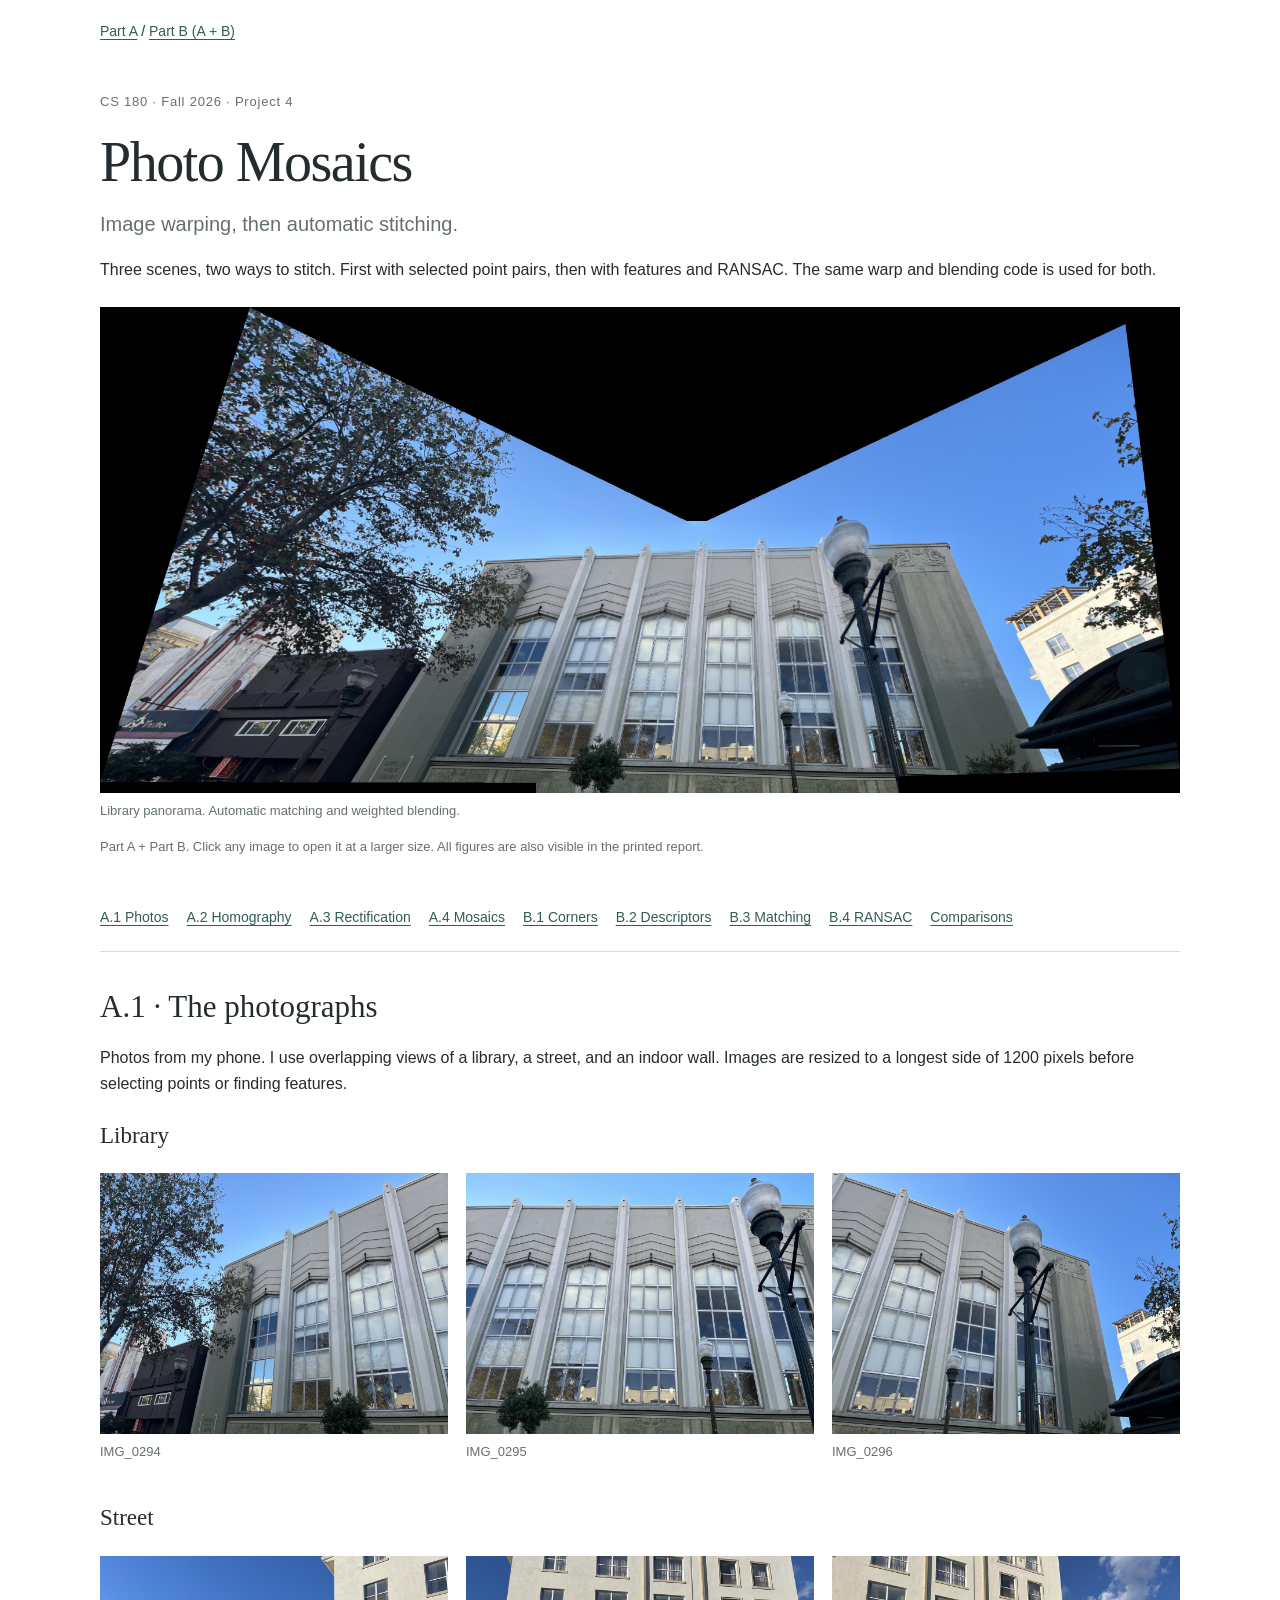
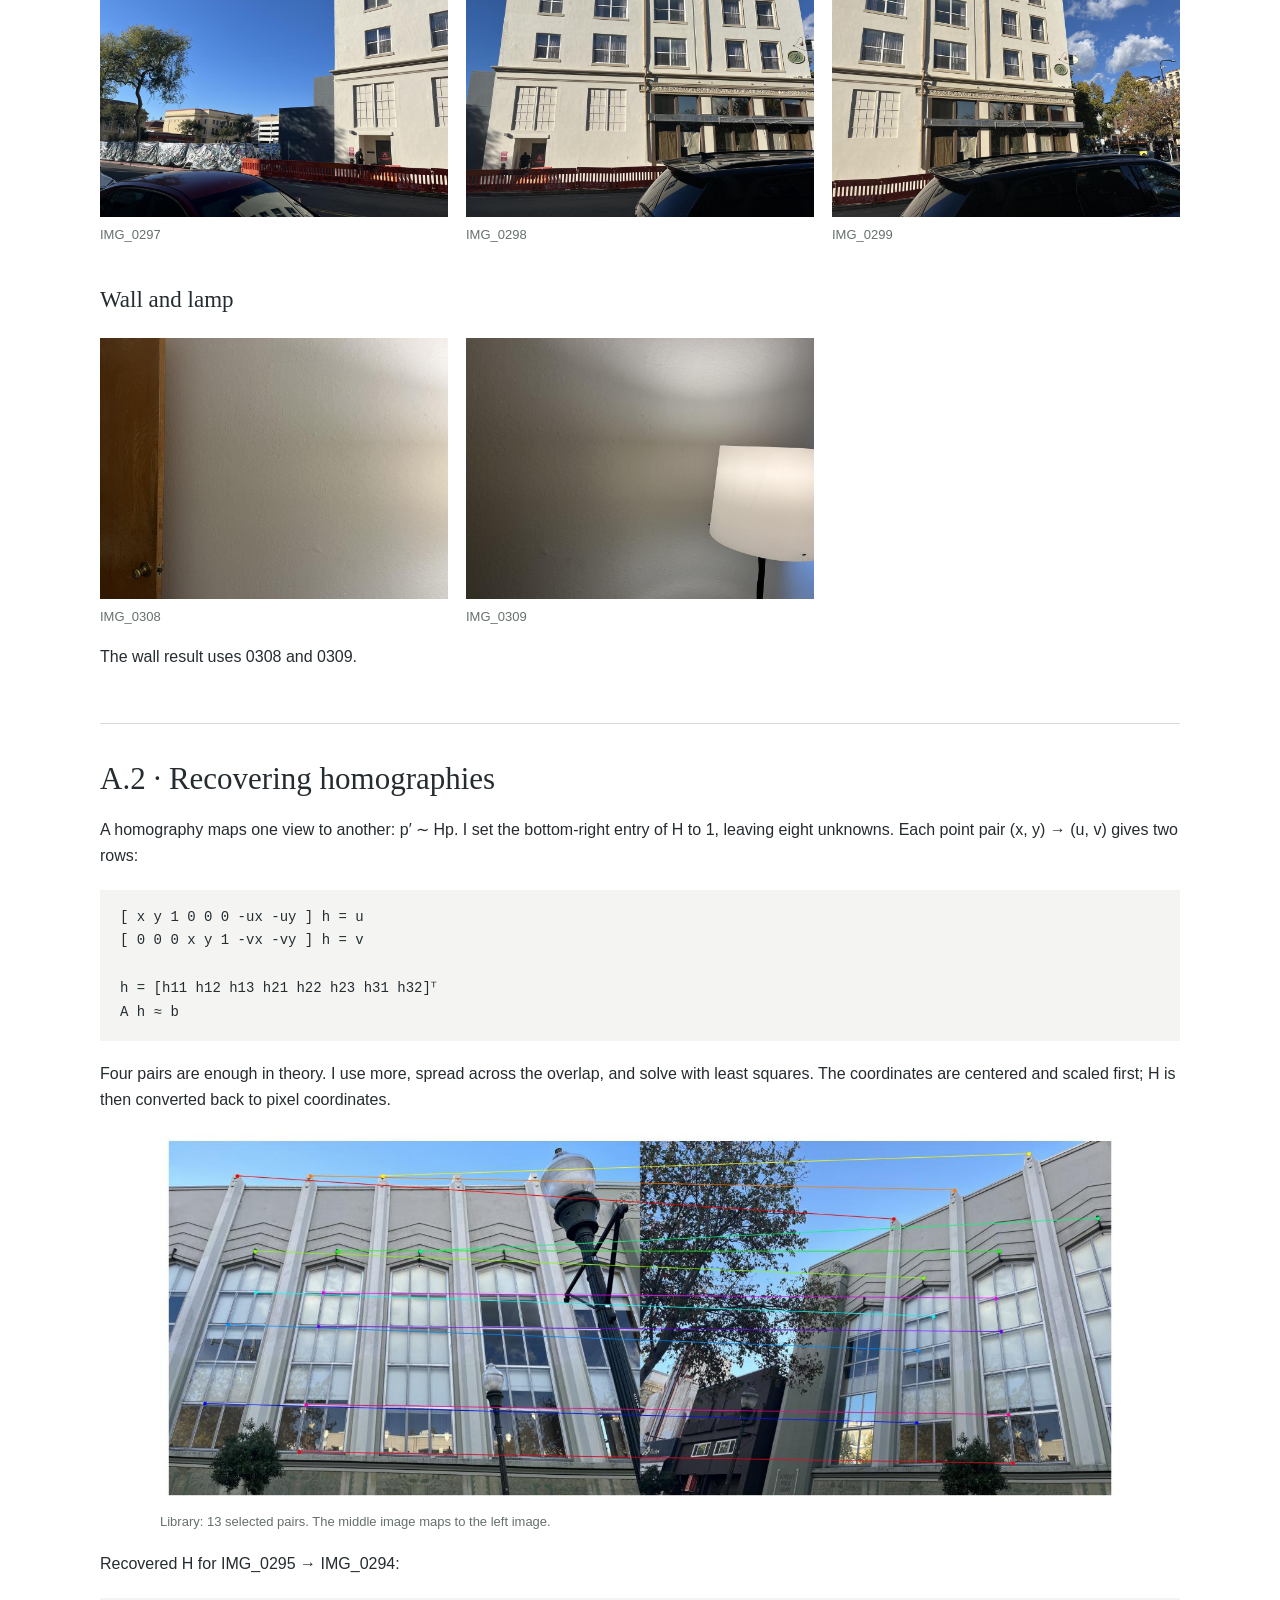
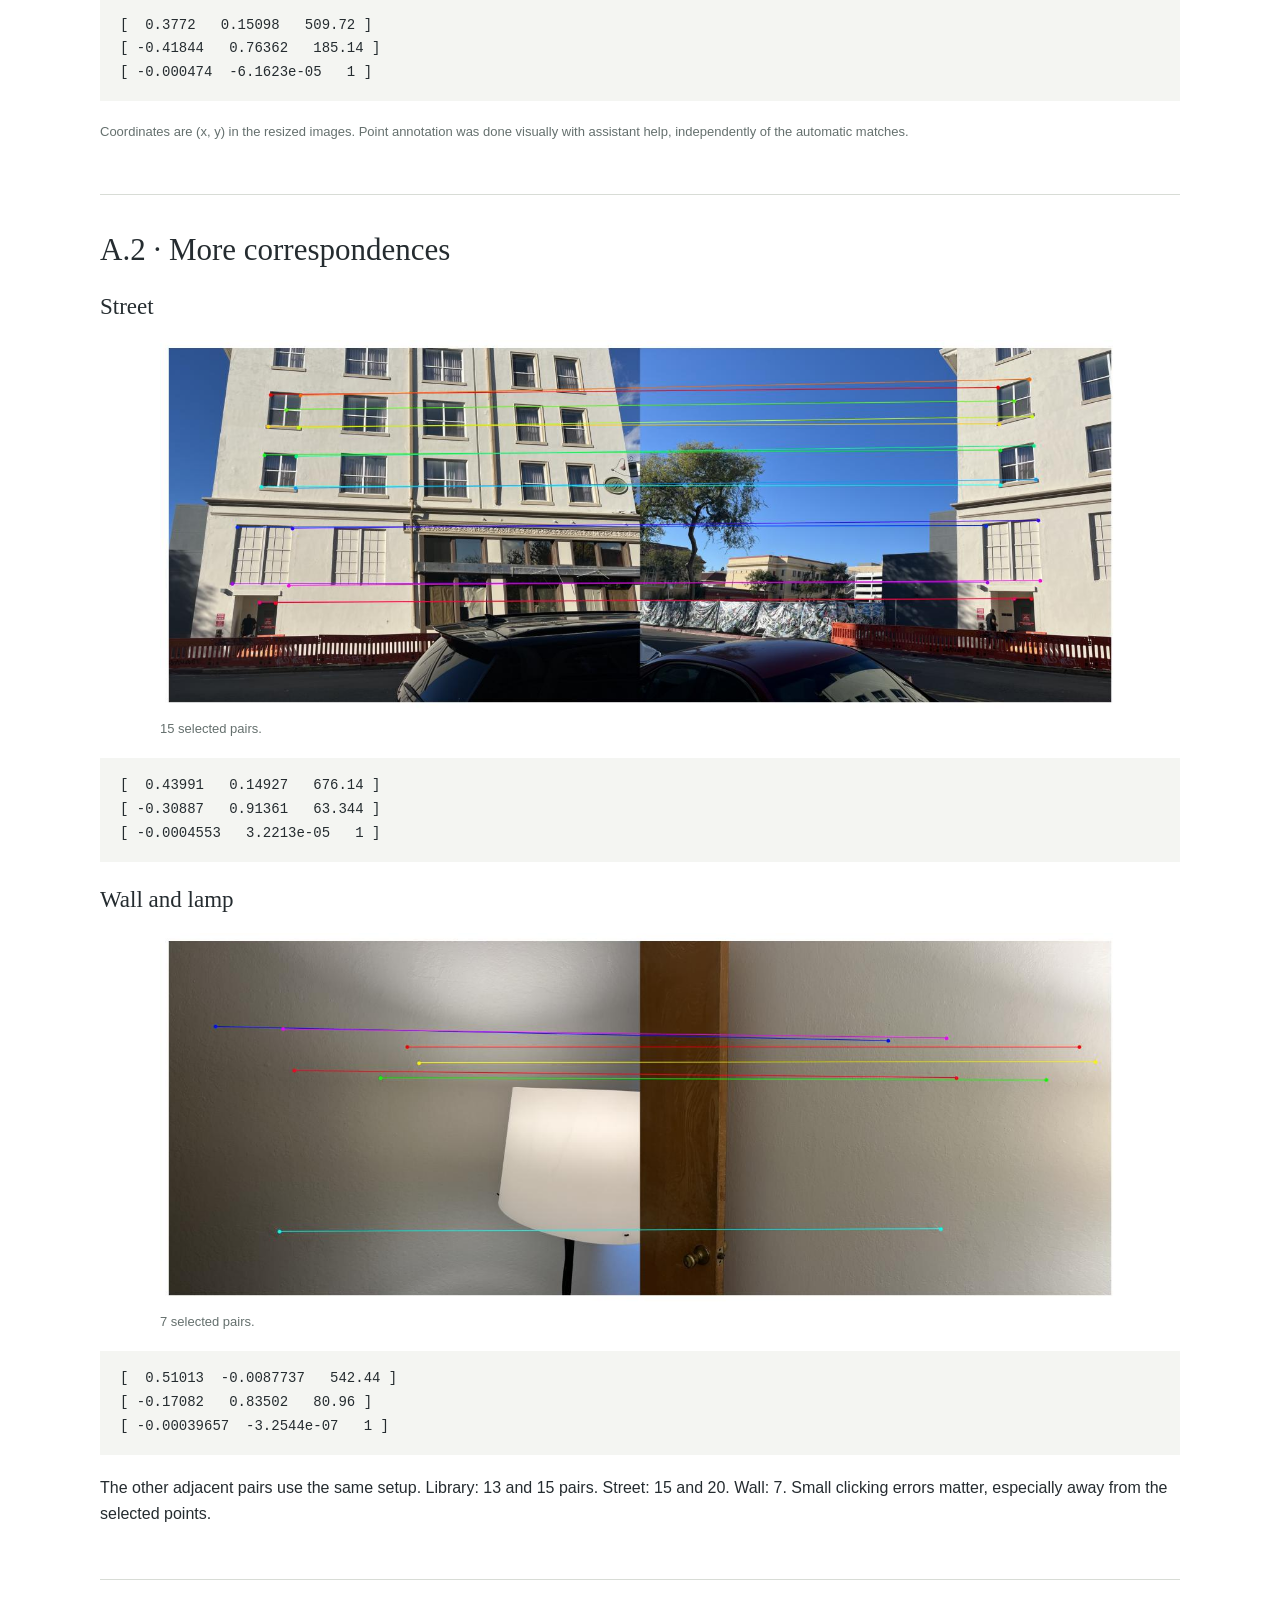
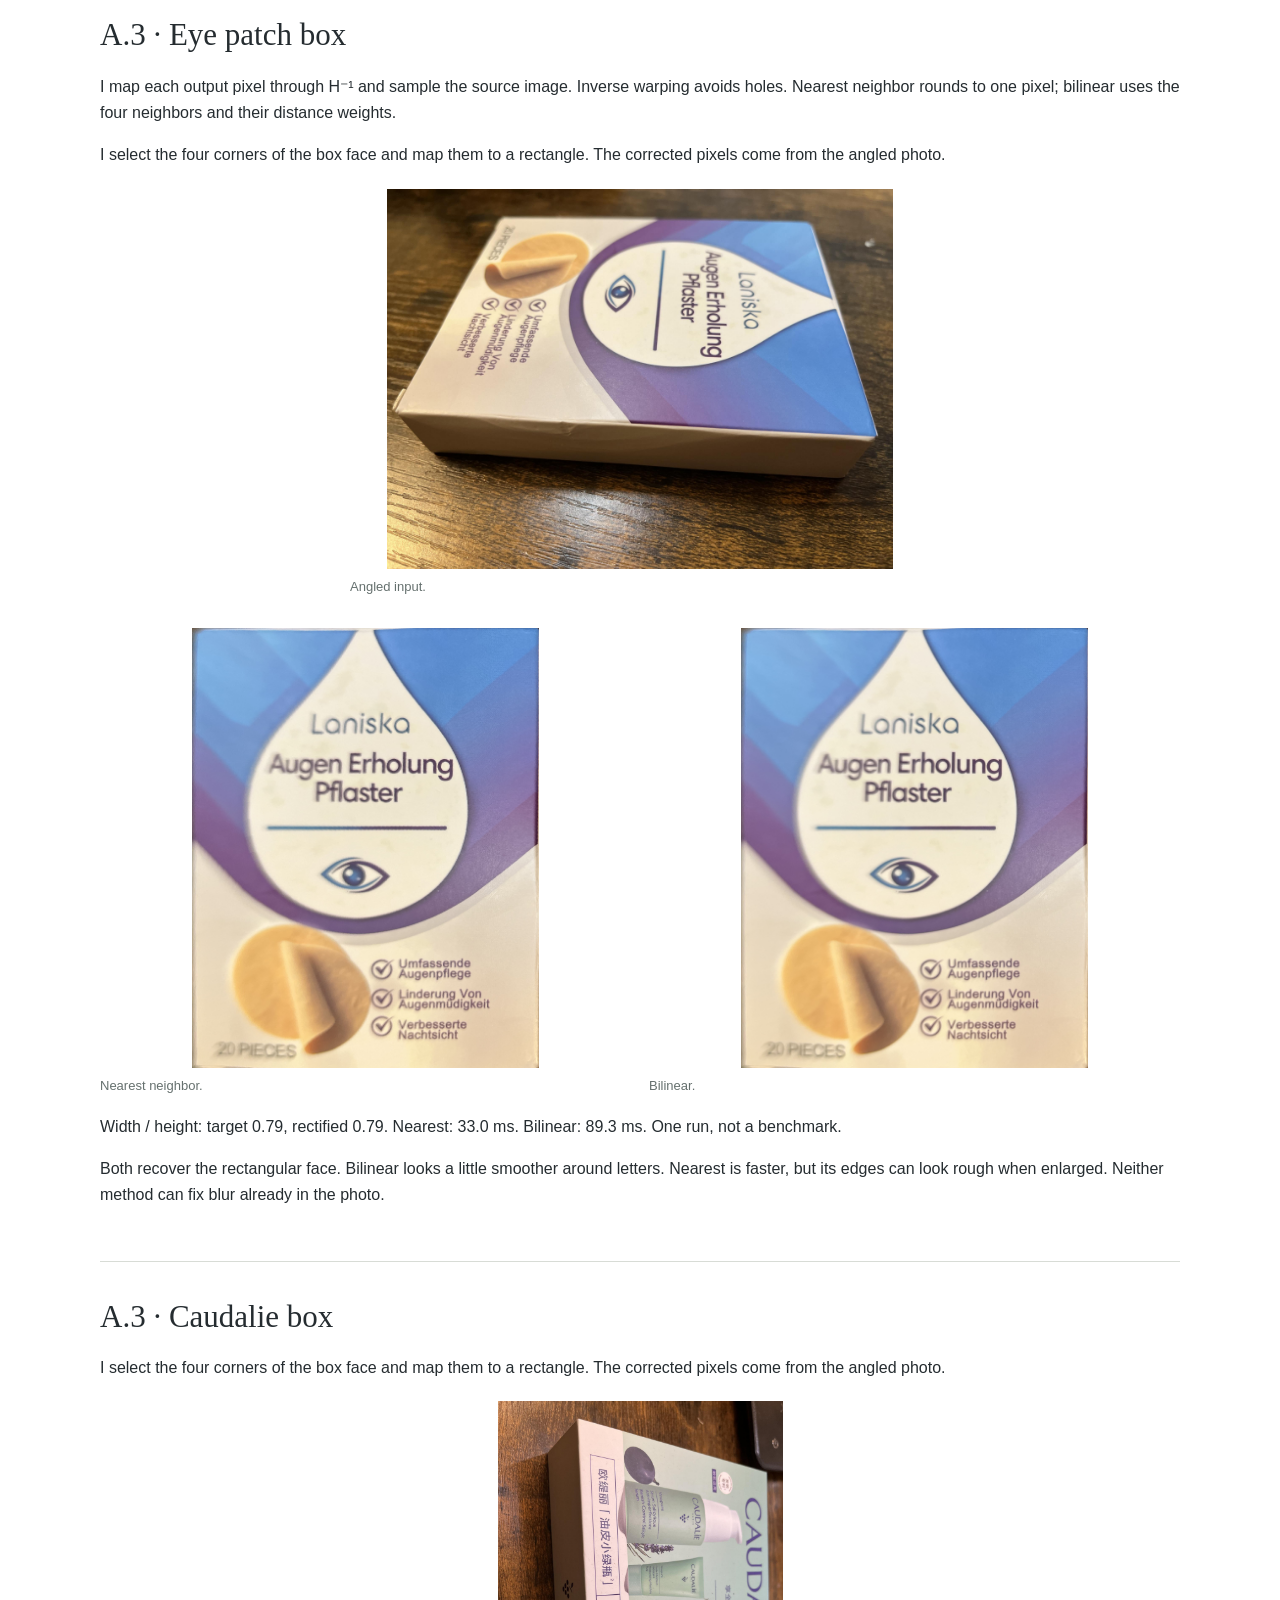
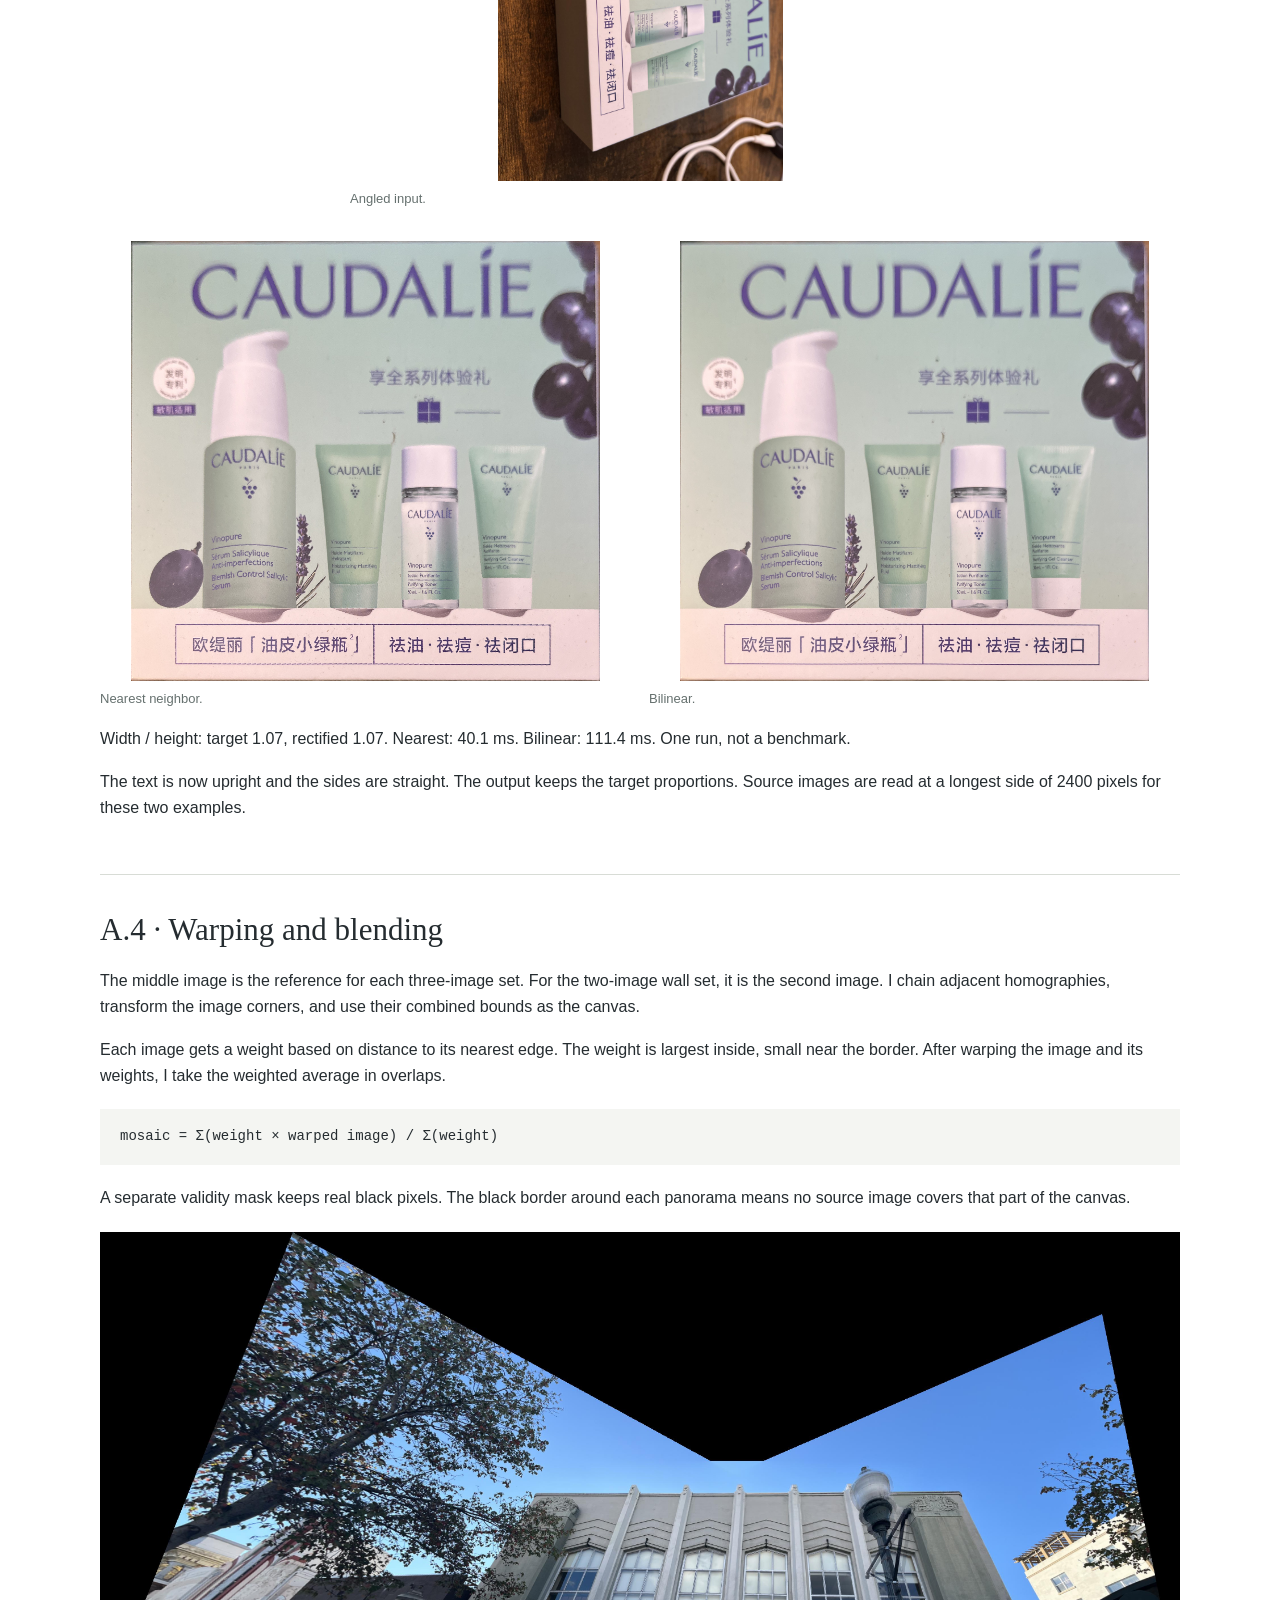
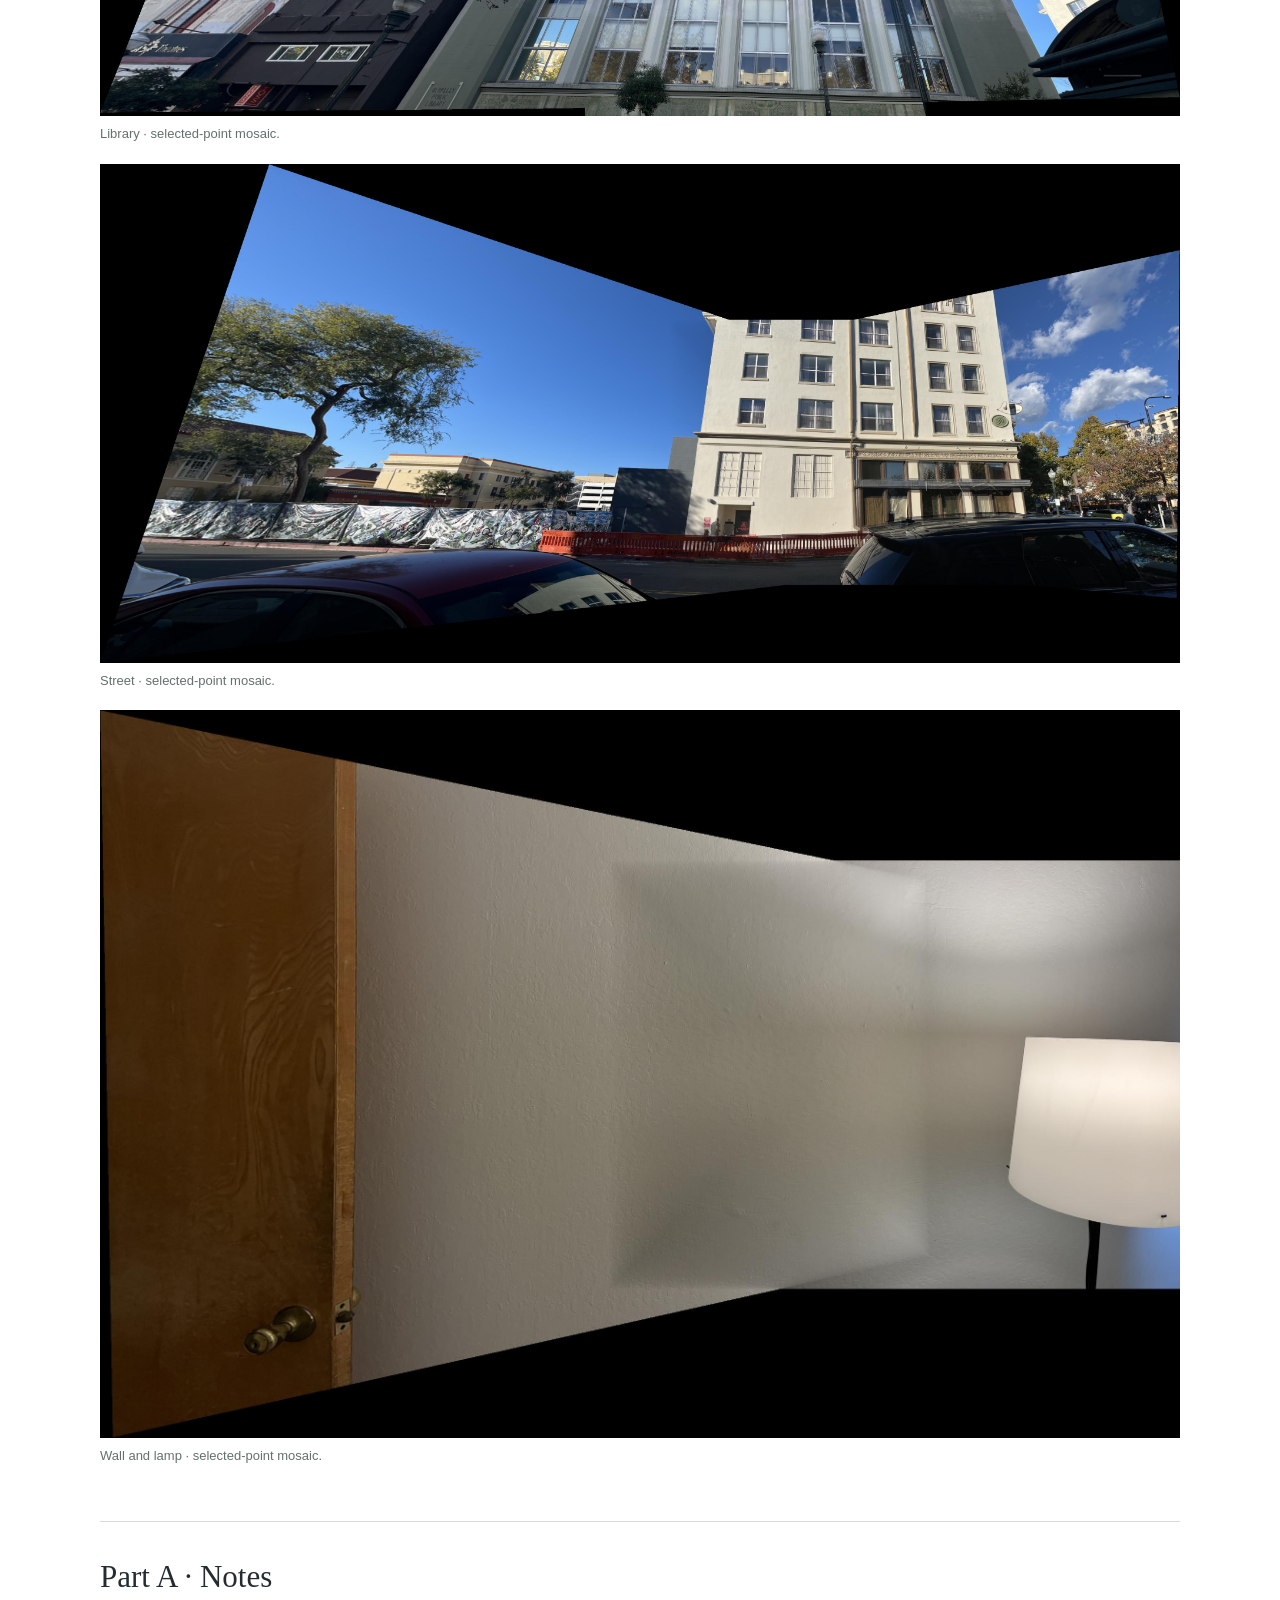
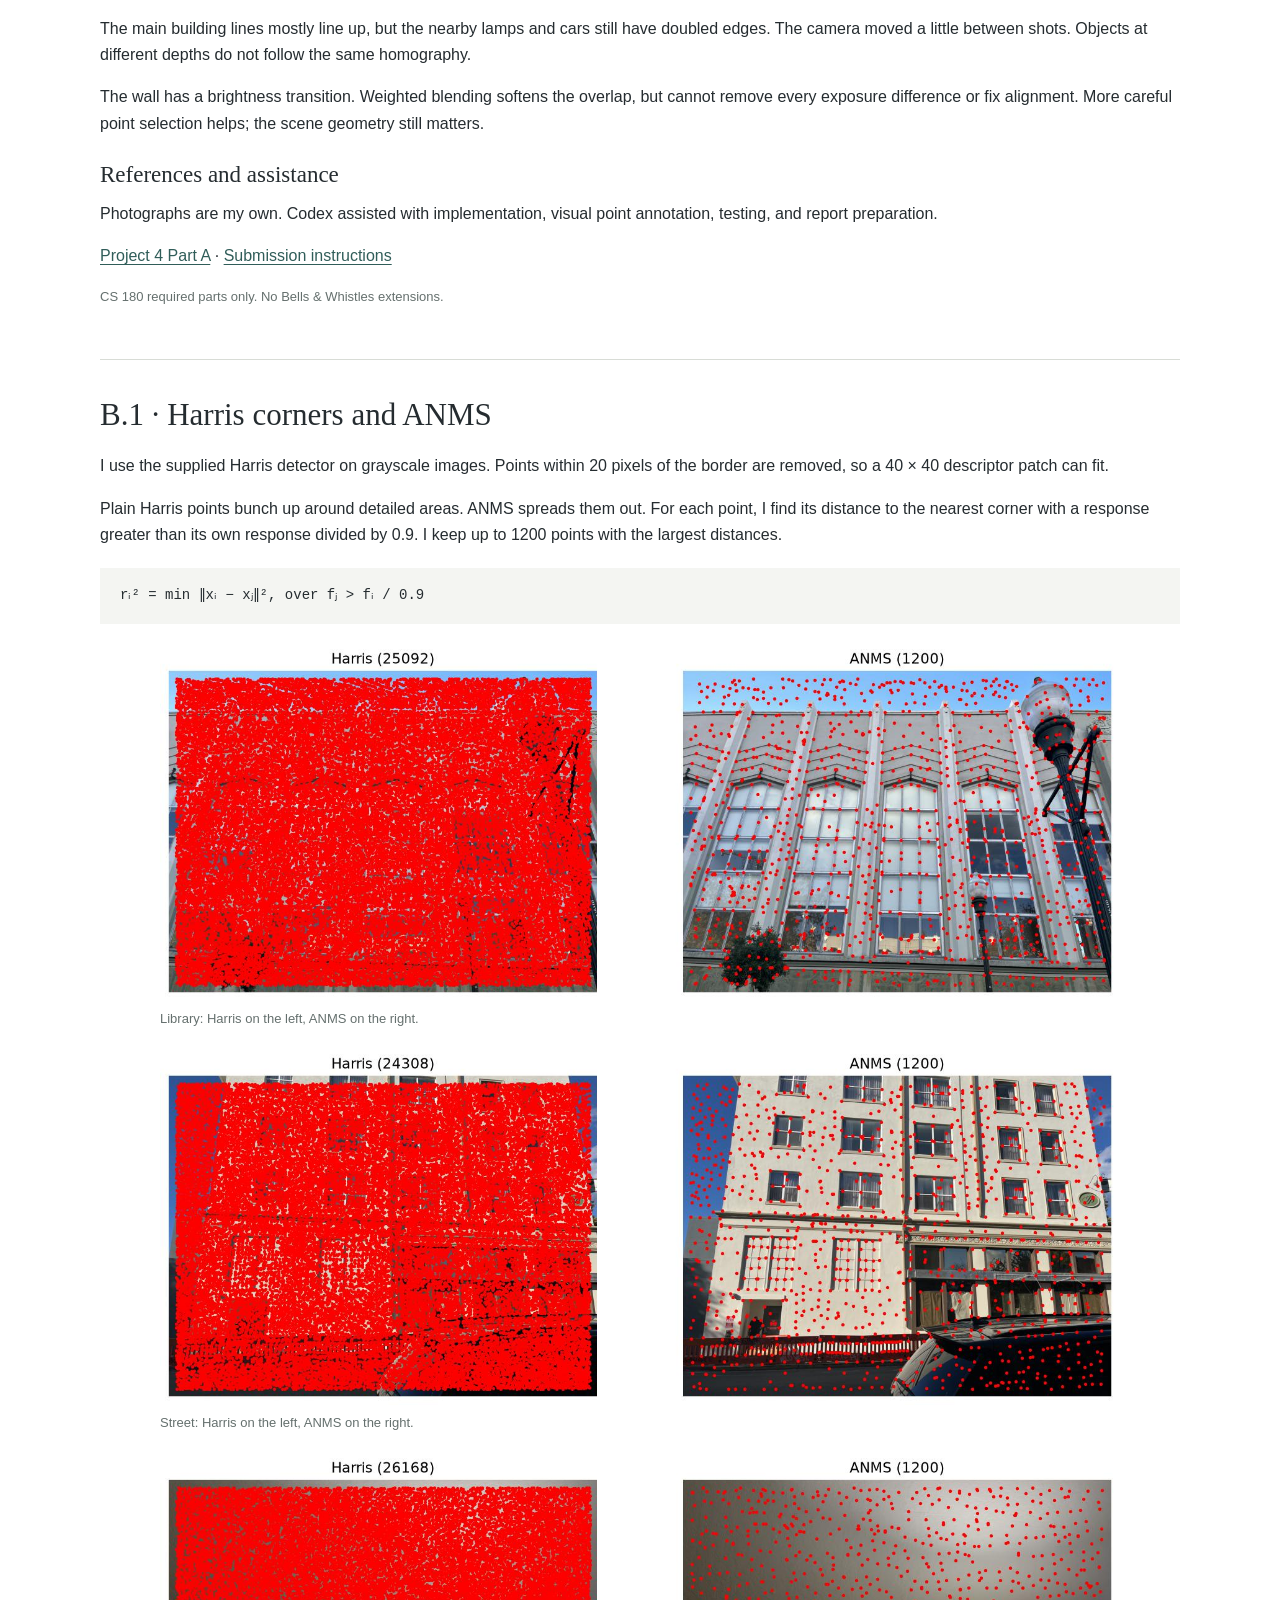
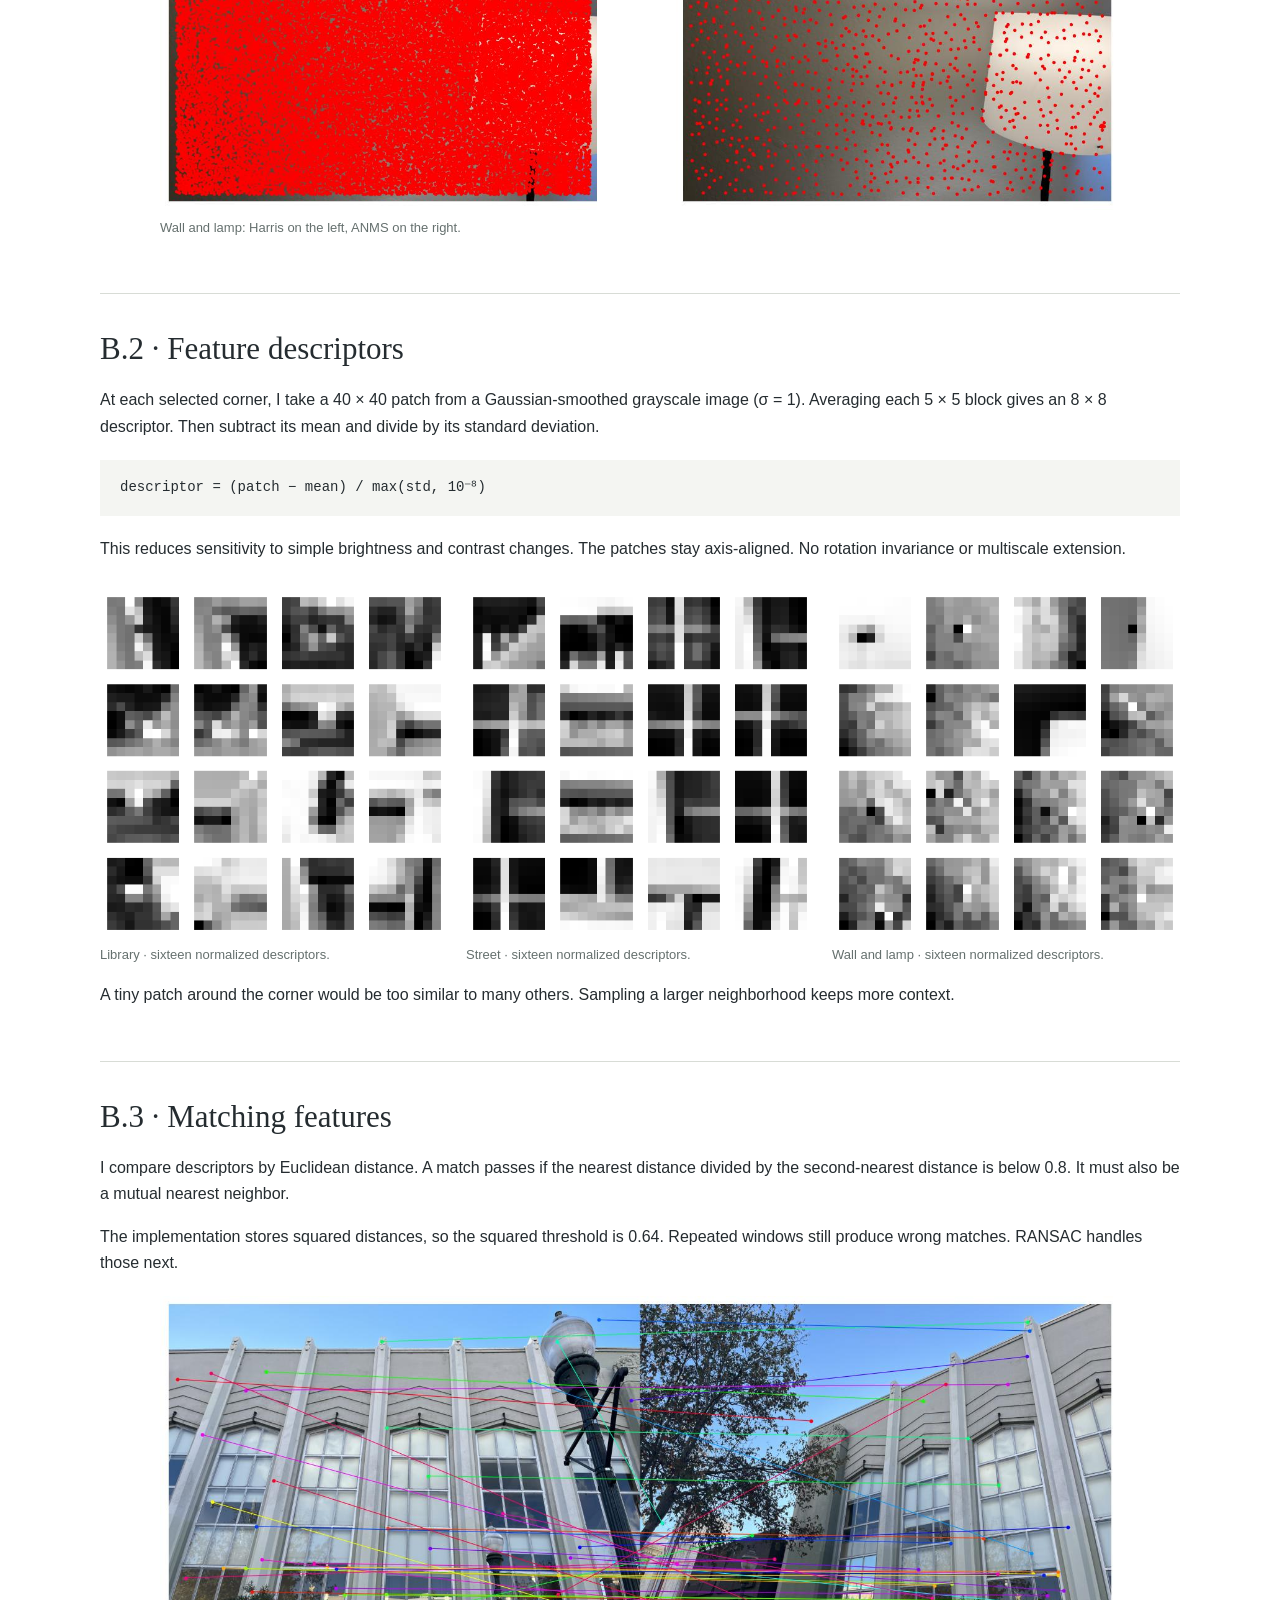
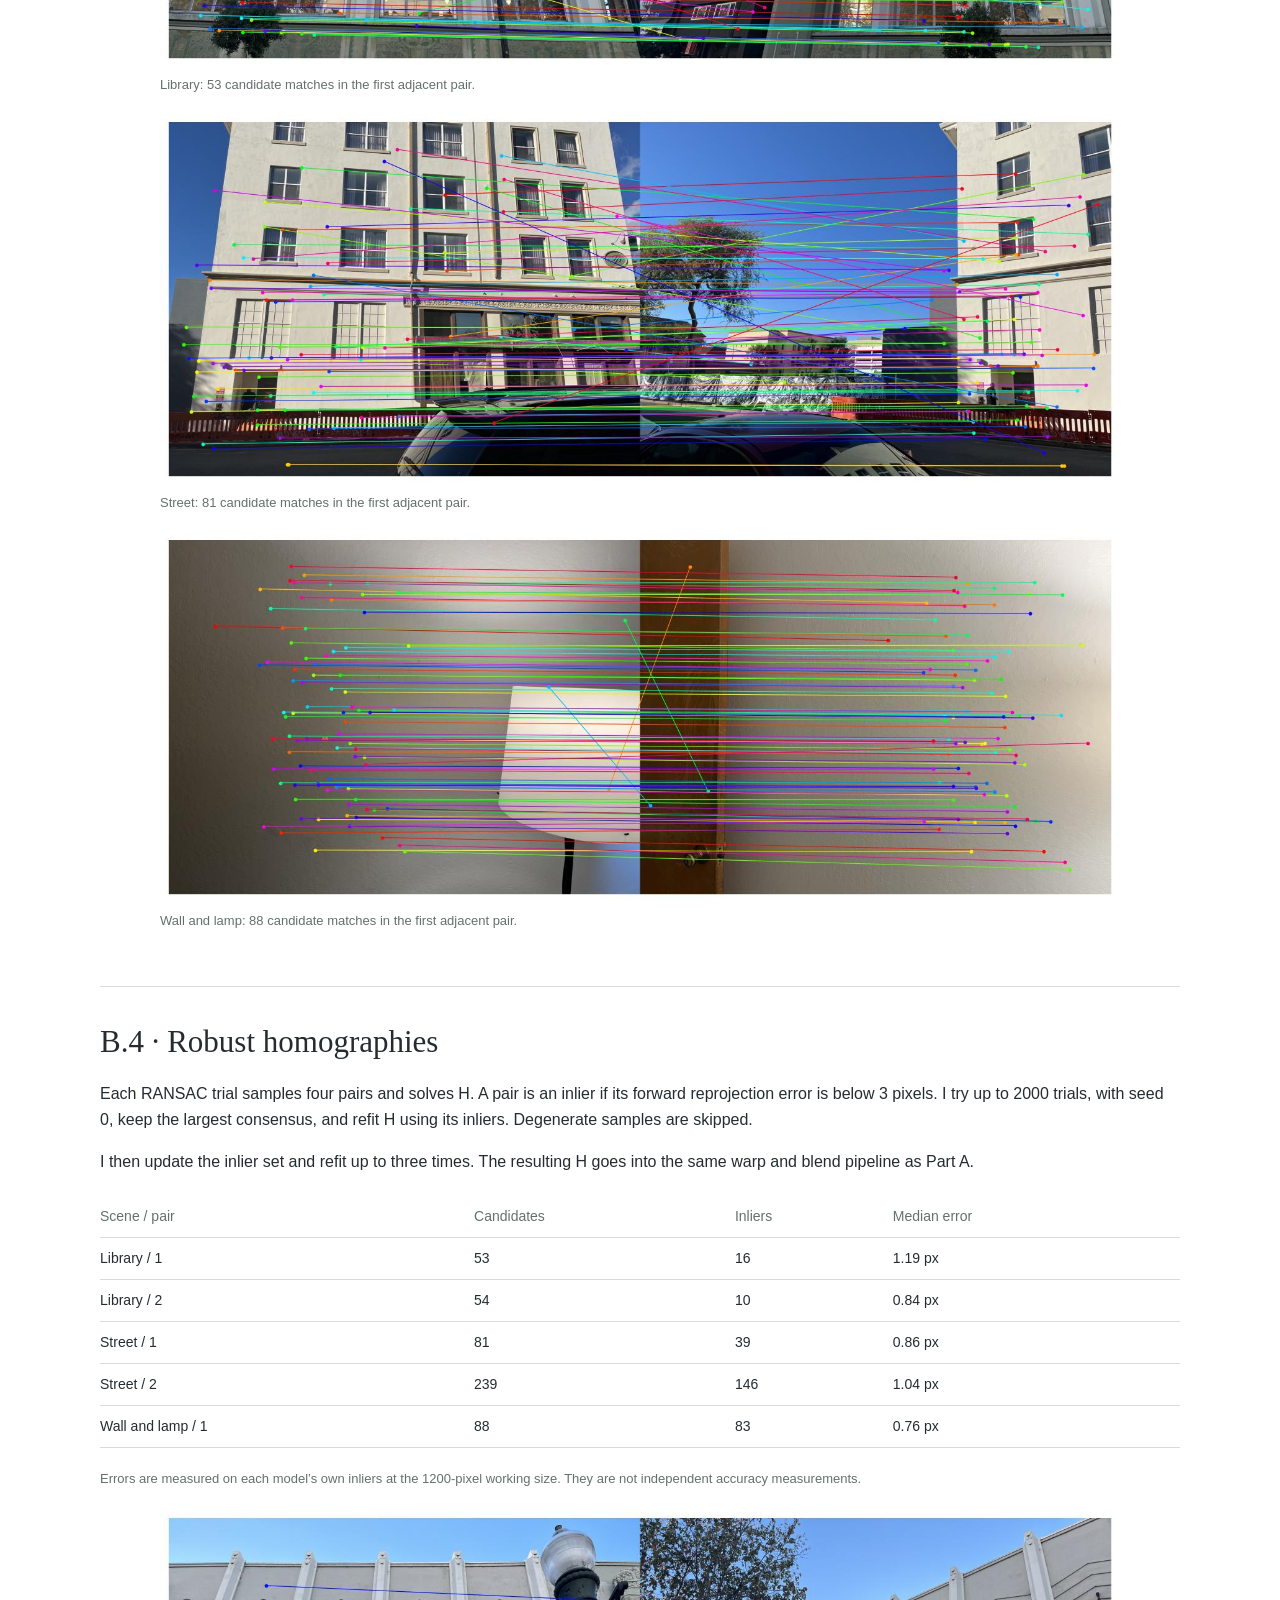
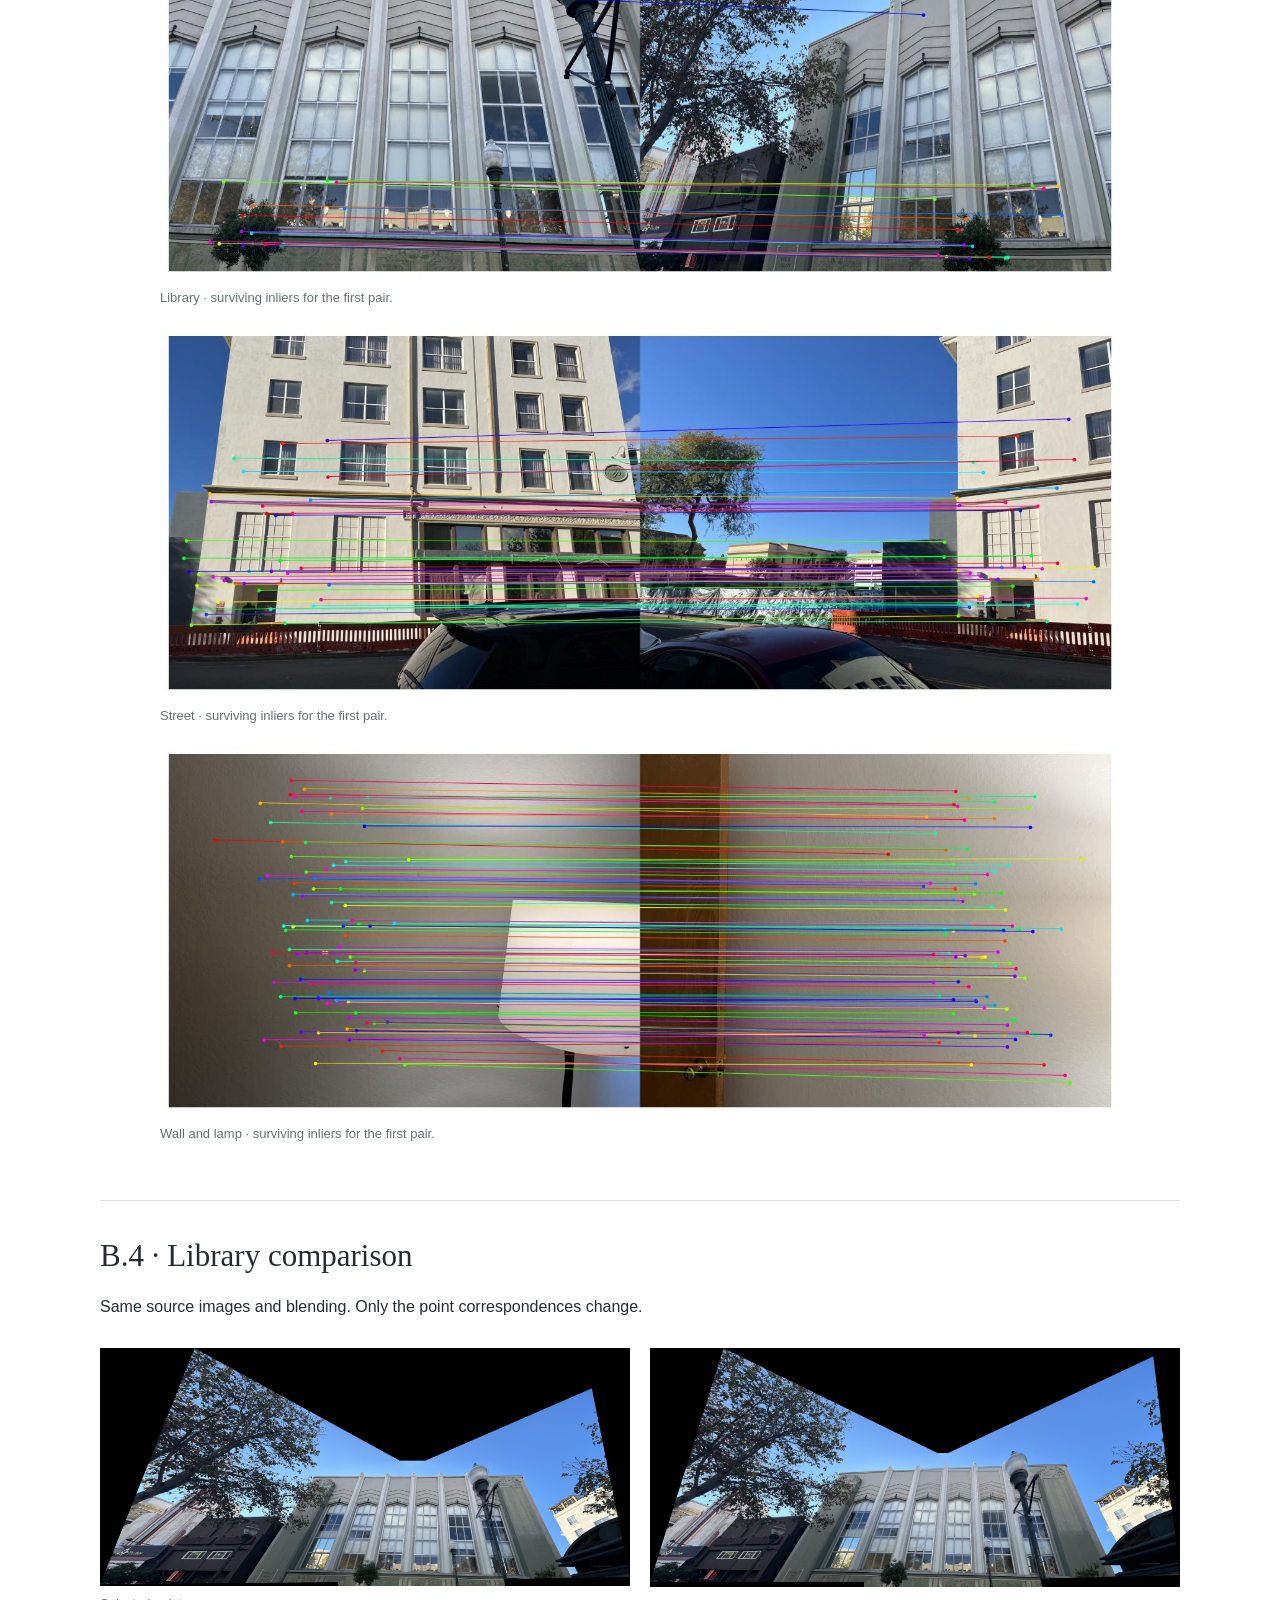
==== part-b.html @ 43811f58 "Add separate Part A and cumulative Part B reports" ====
<!doctype html><html lang="en"><head><meta charset="utf-8"><meta name="viewport" content="width=device-width,initial-scale=1"><meta name="description" content="CS180 Project 4: homographies, rectification, image mosaics, feature matching and RANSAC."><title>Part B (A + B) · Photo Mosaics | CS180 Project 4</title><link rel="stylesheet" href="style.css"></head><body><div class="wrap versions"><a href="index.html">Part A</a><span> / </span><a href="part-b.html">Part B (A + B)</a></div><header class="wrap sheet cover"><p class="eyebrow">CS 180 · Fall 2026 · Project 4</p>
<h1>Photo Mosaics</h1><p class="subtitle">Image warping, then automatic stitching.</p>
<p>Three scenes, two ways to stitch. First with selected point pairs, then with features and RANSAC. The same warp and blending code is used for both.</p><figure class="hero"><a href="assets/image1_compare_auto_mosaic.jpg"><img src="assets/image1_compare_auto_mosaic.jpg" alt="Library panorama. Automatic matching and weighted blending."></a><figcaption>Library panorama. Automatic matching and weighted blending.</figcaption></figure><p class="small">Part A + Part B. Click any image to open it at a larger size. All figures are also visible in the printed report.</p></header>
<nav class="wrap" aria-label="Report sections"><a href="#a1">A.1 Photos</a><a href="#a2">A.2 Homography</a><a href="#a3">A.3 Rectification</a><a href="#a4">A.4 Mosaics</a><a href="#b1">B.1 Corners</a><a href="#b2">B.2 Descriptors</a><a href="#b3">B.3 Matching</a><a href="#b4">B.4 RANSAC</a><a href="#compare1">Comparisons</a></nav><main class="wrap">
<section id="a1" class="sheet "><h2>A.1 · The photographs</h2><p>Photos from my phone. I use overlapping views of a library, a street, and an indoor wall. Images are resized to a longest side of 1200 pixels before selecting points or finding features.</p><div class="source-set"><h3>Library</h3><div class="grid sources"><figure class=""><a href="assets/IMG_0294.jpg"><img src="assets/IMG_0294.jpg" alt="IMG_0294"></a><figcaption>IMG_0294</figcaption></figure><figure class=""><a href="assets/IMG_0295.jpg"><img src="assets/IMG_0295.jpg" alt="IMG_0295"></a><figcaption>IMG_0295</figcaption></figure><figure class=""><a href="assets/IMG_0296.jpg"><img src="assets/IMG_0296.jpg" alt="IMG_0296"></a><figcaption>IMG_0296</figcaption></figure></div></div><div class="source-set"><h3>Street</h3><div class="grid sources"><figure class=""><a href="assets/IMG_0297.jpg"><img src="assets/IMG_0297.jpg" alt="IMG_0297"></a><figcaption>IMG_0297</figcaption></figure><figure class=""><a href="assets/IMG_0298.jpg"><img src="assets/IMG_0298.jpg" alt="IMG_0298"></a><figcaption>IMG_0298</figcaption></figure><figure class=""><a href="assets/IMG_0299.jpg"><img src="assets/IMG_0299.jpg" alt="IMG_0299"></a><figcaption>IMG_0299</figcaption></figure></div></div><div class="source-set"><h3>Wall and lamp</h3><div class="grid sources"><figure class=""><a href="assets/IMG_0308.jpg"><img src="assets/IMG_0308.jpg" alt="IMG_0308"></a><figcaption>IMG_0308</figcaption></figure><figure class=""><a href="assets/IMG_0309.jpg"><img src="assets/IMG_0309.jpg" alt="IMG_0309"></a><figcaption>IMG_0309</figcaption></figure></div></div><p>The wall result uses 0308 and 0309.</p></section>
<section id="a2" class="sheet "><h2>A.2 · Recovering homographies</h2><p>A homography maps one view to another: p′ ∼ Hp. I set the bottom-right entry of H to 1, leaving eight unknowns. Each point pair (x, y) → (u, v) gives two rows:</p>
<pre class="equation">[ x y 1 0 0 0 -ux -uy ] h = u
[ 0 0 0 x y 1 -vx -vy ] h = v

h = [h11 h12 h13 h21 h22 h23 h31 h32]ᵀ
A h ≈ b</pre>
<p>Four pairs are enough in theory. I use more, spread across the overlap, and solve with least squares. The coordinates are centered and scaled first; H is then converted back to pixel coordinates.</p><figure class="wide"><a href="assets/image1_compare_manual_points_1.jpg"><img src="assets/image1_compare_manual_points_1.jpg" alt="Library: 13 selected pairs. The middle image maps to the left image."></a><figcaption>Library: 13 selected pairs. The middle image maps to the left image.</figcaption></figure><p>Recovered H for IMG_0295 → IMG_0294:</p><pre class="matrix">[  0.3772   0.15098   509.72 ]
[ -0.41844   0.76362   185.14 ]
[ -0.000474  -6.1623e-05   1 ]</pre><p class="small">Coordinates are (x, y) in the resized images. Point annotation was done visually with assistant help, independently of the automatic matches.</p></section>
<section id="a2-more" class="sheet "><h2>A.2 · More correspondences</h2><div class="keep"><h3>Street</h3><figure class="wide"><a href="assets/image2_compare_manual_points_1.jpg"><img src="assets/image2_compare_manual_points_1.jpg" alt="15 selected pairs."></a><figcaption>15 selected pairs.</figcaption></figure><pre class="matrix">[  0.43991   0.14927   676.14 ]
[ -0.30887   0.91361   63.344 ]
[ -0.0004553   3.2213e-05   1 ]</pre></div><div class="keep"><h3>Wall and lamp</h3><figure class="wide"><a href="assets/image3_compare_manual_points_1.jpg"><img src="assets/image3_compare_manual_points_1.jpg" alt="7 selected pairs."></a><figcaption>7 selected pairs.</figcaption></figure><pre class="matrix">[  0.51013  -0.0087737   542.44 ]
[ -0.17082   0.83502   80.96 ]
[ -0.00039657  -3.2544e-07   1 ]</pre></div><p>The other adjacent pairs use the same setup. Library: 13 and 15 pairs. Street: 15 and 20. Wall: 7. Small clicking errors matter, especially away from the selected points.</p></section>
<section id="a3" class="sheet rect-page"><h2>A.3 · Eye patch box</h2><p>I map each output pixel through H⁻¹ and sample the source image. Inverse warping avoids holes. Nearest neighbor rounds to one pixel; bilinear uses the four neighbors and their distance weights.</p><p>I select the four corners of the box face and map them to a rectangle. The corrected pixels come from the angled photo.</p><figure class="rect-input"><a href="assets/results_rect1_source_0.jpg"><img src="assets/results_rect1_source_0.jpg" alt="Angled input."></a><figcaption>Angled input.</figcaption></figure><div class="grid two rectified"><figure class=""><a href="assets/results_rect1_nearest.png"><img src="assets/results_rect1_nearest.png" alt="Nearest neighbor."></a><figcaption>Nearest neighbor.</figcaption></figure><figure class=""><a href="assets/results_rect1_bilinear.png"><img src="assets/results_rect1_bilinear.png" alt="Bilinear."></a><figcaption>Bilinear.</figcaption></figure></div><p>Width / height: target 0.79, rectified 0.79. Nearest: 33.0 ms. Bilinear: 89.3 ms. One run, not a benchmark.</p><p>Both recover the rectangular face. Bilinear looks a little smoother around letters. Nearest is faster, but its edges can look rough when enlarged. Neither method can fix blur already in the photo.</p></section>
<section id="a3-box2" class="sheet rect-page"><h2>A.3 · Caudalie box</h2><p>I select the four corners of the box face and map them to a rectangle. The corrected pixels come from the angled photo.</p><figure class="rect-input"><a href="assets/results_rect2_source_0.jpg"><img src="assets/results_rect2_source_0.jpg" alt="Angled input."></a><figcaption>Angled input.</figcaption></figure><div class="grid two rectified"><figure class=""><a href="assets/results_rect2_nearest.png"><img src="assets/results_rect2_nearest.png" alt="Nearest neighbor."></a><figcaption>Nearest neighbor.</figcaption></figure><figure class=""><a href="assets/results_rect2_bilinear.png"><img src="assets/results_rect2_bilinear.png" alt="Bilinear."></a><figcaption>Bilinear.</figcaption></figure></div><p>Width / height: target 1.07, rectified 1.07. Nearest: 40.1 ms. Bilinear: 111.4 ms. One run, not a benchmark.</p><p>The text is now upright and the sides are straight. The output keeps the target proportions. Source images are read at a longest side of 2400 pixels for these two examples.</p></section>
<section id="a4" class="sheet "><h2>A.4 · Warping and blending</h2><p>The middle image is the reference for each three-image set. For the two-image wall set, it is the second image. I chain adjacent homographies, transform the image corners, and use their combined bounds as the canvas.</p>
<p>Each image gets a weight based on distance to its nearest edge. The weight is largest inside, small near the border. After warping the image and its weights, I take the weighted average in overlaps.</p>
<div class="equation">mosaic = Σ(weight × warped image) / Σ(weight)</div>
<p>A separate validity mask keeps real black pixels. The black border around each panorama means no source image covers that part of the canvas.</p><figure class="mosaic"><a href="assets/image1_compare_manual_mosaic.jpg"><img src="assets/image1_compare_manual_mosaic.jpg" alt="Library · selected-point mosaic."></a><figcaption>Library · selected-point mosaic.</figcaption></figure><figure class="mosaic"><a href="assets/image2_compare_manual_mosaic.jpg"><img src="assets/image2_compare_manual_mosaic.jpg" alt="Street · selected-point mosaic."></a><figcaption>Street · selected-point mosaic.</figcaption></figure><figure class="mosaic"><a href="assets/image3_compare_manual_mosaic.jpg"><img src="assets/image3_compare_manual_mosaic.jpg" alt="Wall and lamp · selected-point mosaic."></a><figcaption>Wall and lamp · selected-point mosaic.</figcaption></figure></section>
<section id="a-notes" class="sheet "><h2>Part A · Notes</h2><p>The main building lines mostly line up, but the nearby lamps and cars still have doubled edges. The camera moved a little between shots. Objects at different depths do not follow the same homography.</p>
<p>The wall has a brightness transition. Weighted blending softens the overlap, but cannot remove every exposure difference or fix alignment. More careful point selection helps; the scene geometry still matters.</p>
<h3>References and assistance</h3><p>Photographs are my own. Codex assisted with implementation, visual point annotation, testing, and report preparation.</p>
<p><a href="https://cal-cs180.github.io/fa26/hw/proj3/partA.html">Project 4 Part A</a> · <a href="https://cal-cs180.github.io/fa26/hw/submitting.html">Submission instructions</a></p>
<p class="small">CS 180 required parts only. No Bells &amp; Whistles extensions.</p></section>
<section id="b1" class="sheet "><h2>B.1 · Harris corners and ANMS</h2><p>I use the supplied Harris detector on grayscale images. Points within 20 pixels of the border are removed, so a 40 × 40 descriptor patch can fit.</p>
<p>Plain Harris points bunch up around detailed areas. ANMS spreads them out. For each point, I find its distance to the nearest corner with a response greater than its own response divided by 0.9. I keep up to 1200 points with the largest distances.</p><div class="equation">rᵢ² = min ‖xᵢ − xⱼ‖², over fⱼ &gt; fᵢ / 0.9</div><figure class="feature-wide"><a href="assets/image1_compare_auto_corners_1.jpg"><img src="assets/image1_compare_auto_corners_1.jpg" alt="Library: Harris on the left, ANMS on the right."></a><figcaption>Library: Harris on the left, ANMS on the right.</figcaption></figure><figure class="feature-wide"><a href="assets/image2_compare_auto_corners_1.jpg"><img src="assets/image2_compare_auto_corners_1.jpg" alt="Street: Harris on the left, ANMS on the right."></a><figcaption>Street: Harris on the left, ANMS on the right.</figcaption></figure><figure class="feature-wide"><a href="assets/image3_compare_auto_corners_1.jpg"><img src="assets/image3_compare_auto_corners_1.jpg" alt="Wall and lamp: Harris on the left, ANMS on the right."></a><figcaption>Wall and lamp: Harris on the left, ANMS on the right.</figcaption></figure></section>
<section id="b2" class="sheet "><h2>B.2 · Feature descriptors</h2><p>At each selected corner, I take a 40 × 40 patch from a Gaussian-smoothed grayscale image (σ = 1). Averaging each 5 × 5 block gives an 8 × 8 descriptor. Then subtract its mean and divide by its standard deviation.</p>
<div class="equation">descriptor = (patch − mean) / max(std, 10⁻⁸)</div>
<p>This reduces sensitivity to simple brightness and contrast changes. The patches stay axis-aligned. No rotation invariance or multiscale extension.</p><div class="grid three descriptors"><figure class=""><a href="assets/image1_compare_auto_descriptors_1.png"><img src="assets/image1_compare_auto_descriptors_1.png" alt="Library · sixteen normalized descriptors."></a><figcaption>Library · sixteen normalized descriptors.</figcaption></figure><figure class=""><a href="assets/image2_compare_auto_descriptors_1.png"><img src="assets/image2_compare_auto_descriptors_1.png" alt="Street · sixteen normalized descriptors."></a><figcaption>Street · sixteen normalized descriptors.</figcaption></figure><figure class=""><a href="assets/image3_compare_auto_descriptors_1.png"><img src="assets/image3_compare_auto_descriptors_1.png" alt="Wall and lamp · sixteen normalized descriptors."></a><figcaption>Wall and lamp · sixteen normalized descriptors.</figcaption></figure></div><p>A tiny patch around the corner would be too similar to many others. Sampling a larger neighborhood keeps more context.</p></section>
<section id="b3" class="sheet "><h2>B.3 · Matching features</h2><p>I compare descriptors by Euclidean distance. A match passes if the nearest distance divided by the second-nearest distance is below 0.8. It must also be a mutual nearest neighbor.</p>
<p>The implementation stores squared distances, so the squared threshold is 0.64. Repeated windows still produce wrong matches. RANSAC handles those next.</p><figure class="feature-wide"><a href="assets/image1_compare_auto_matches_1.jpg"><img src="assets/image1_compare_auto_matches_1.jpg" alt="Library: 53 candidate matches in the first adjacent pair."></a><figcaption>Library: 53 candidate matches in the first adjacent pair.</figcaption></figure><figure class="feature-wide"><a href="assets/image2_compare_auto_matches_1.jpg"><img src="assets/image2_compare_auto_matches_1.jpg" alt="Street: 81 candidate matches in the first adjacent pair."></a><figcaption>Street: 81 candidate matches in the first adjacent pair.</figcaption></figure><figure class="feature-wide"><a href="assets/image3_compare_auto_matches_1.jpg"><img src="assets/image3_compare_auto_matches_1.jpg" alt="Wall and lamp: 88 candidate matches in the first adjacent pair."></a><figcaption>Wall and lamp: 88 candidate matches in the first adjacent pair.</figcaption></figure></section>
<section id="b4" class="sheet "><h2>B.4 · Robust homographies</h2><p>Each RANSAC trial samples four pairs and solves H. A pair is an inlier if its forward reprojection error is below 3 pixels. I try up to 2000 trials, with seed 0, keep the largest consensus, and refit H using its inliers. Degenerate samples are skipped.</p>
<p>I then update the inlier set and refit up to three times. The resulting H goes into the same warp and blend pipeline as Part A.</p>
<div class="table-wrap"><table><thead><tr><th>Scene / pair</th><th>Candidates</th><th>Inliers</th><th>Median error</th></tr></thead><tbody><tr><td>Library / 1</td><td>53</td><td>16</td><td>1.19 px</td></tr><tr><td>Library / 2</td><td>54</td><td>10</td><td>0.84 px</td></tr><tr><td>Street / 1</td><td>81</td><td>39</td><td>0.86 px</td></tr><tr><td>Street / 2</td><td>239</td><td>146</td><td>1.04 px</td></tr><tr><td>Wall and lamp / 1</td><td>88</td><td>83</td><td>0.76 px</td></tr></tbody></table></div><p class="small">Errors are measured on each model’s own inliers at the 1200-pixel working size. They are not independent accuracy measurements.</p><figure class="inliers"><a href="assets/image1_compare_auto_inliers_1.jpg"><img src="assets/image1_compare_auto_inliers_1.jpg" alt="Library · surviving inliers for the first pair."></a><figcaption>Library · surviving inliers for the first pair.</figcaption></figure><figure class="inliers"><a href="assets/image2_compare_auto_inliers_1.jpg"><img src="assets/image2_compare_auto_inliers_1.jpg" alt="Street · surviving inliers for the first pair."></a><figcaption>Street · surviving inliers for the first pair.</figcaption></figure><figure class="inliers"><a href="assets/image3_compare_auto_inliers_1.jpg"><img src="assets/image3_compare_auto_inliers_1.jpg" alt="Wall and lamp · surviving inliers for the first pair."></a><figcaption>Wall and lamp · surviving inliers for the first pair.</figcaption></figure></section>
<section id="compare1" class="sheet comparison-page"><h2>B.4 · Library comparison</h2><p>Same source images and blending. Only the point correspondences change.</p><div class="grid two comparison"><figure class=""><a href="assets/image1_compare_manual_mosaic.jpg"><img src="assets/image1_compare_manual_mosaic.jpg" alt="Selected points."></a><figcaption>Selected points.</figcaption></figure><figure class=""><a href="assets/image1_compare_auto_mosaic.jpg"><img src="assets/image1_compare_auto_mosaic.jpg" alt="Automatic + RANSAC."></a><figcaption>Automatic + RANSAC.</figcaption></figure></div><p>The building lines mostly line up. The lamp in front has a doubled edge in both results. Its depth differs from the facade, so one homography cannot align everything when the camera position changes.</p></section>
<section id="compare2" class="sheet comparison-page"><h2>B.4 · Street comparison</h2><p>Same source images and blending. Only the point correspondences change.</p><div class="grid two comparison"><figure class=""><a href="assets/image2_compare_manual_mosaic.jpg"><img src="assets/image2_compare_manual_mosaic.jpg" alt="Selected points."></a><figcaption>Selected points.</figcaption></figure><figure class=""><a href="assets/image2_compare_auto_mosaic.jpg"><img src="assets/image2_compare_auto_mosaic.jpg" alt="Automatic + RANSAC."></a><figcaption>Automatic + RANSAC.</figcaption></figure></div><p>Automatic matching aligns the facade better here. The manual version has more visible offsets around windows and the awning. Cars near the camera still ghost. The wide left side is also stretched by the planar projection.</p></section>
<section id="compare3" class="sheet comparison-page"><h2>B.4 · Wall and lamp comparison</h2><p>Same source images and blending. Only the point correspondences change.</p><div class="grid two comparison"><figure class=""><a href="assets/image3_compare_manual_mosaic.jpg"><img src="assets/image3_compare_manual_mosaic.jpg" alt="Selected points."></a><figcaption>Selected points.</figcaption></figure><figure class=""><a href="assets/image3_compare_auto_mosaic.jpg"><img src="assets/image3_compare_auto_mosaic.jpg" alt="Automatic + RANSAC."></a><figcaption>Automatic + RANSAC.</figcaption></figure></div><p>Even this wall has enough small dents and texture to match. The automatic result is close to the selected-point result. There is still a broad brightness transition across the wall.</p></section>
<section id="discussion" class="sheet "><h2>Limitations and notes</h2><p>I also stitched all three indoor photos. The wall aligns, but the lamp appears twice. The matches mainly describe the wall, while the lamp is closer to the camera. The final indoor comparison therefore uses only 0308 and 0309.</p><figure class="trial"><a href="assets/results_image3_auto_mosaic.jpg"><img src="assets/results_image3_auto_mosaic.jpg" alt="Three-image trial, including IMG_0310. Notice the two lamp edges."></a><figcaption>Three-image trial, including IMG_0310. Notice the two lamp edges.</figcaption></figure><h3>What I learned</h3><p>Finding many matches is not the whole problem. They need to cover the overlap, and the scene needs to fit the model. Blending hides a seam; it does not fix parallax. The near lamps and cars make that very clear.</p>
<h3>References and assistance</h3><p>Photographs are my own. Harris corner code is supplied by the course. Codex assisted with implementation, visual point annotation, testing, and report preparation. The selected-point coordinates were annotated separately from the automatic matches.</p>
<p><a href="https://cal-cs180.github.io/fa26/hw/proj3/partA.html">Project 4 Part A</a> · <a href="https://cal-cs180.github.io/fa26/hw/proj3/partB.html">Project 4 Part B</a> · <a href="https://cal-cs180.github.io/fa26/hw/submitting.html">Submission instructions</a></p>
<p>Brown, Szeliski, and Winder. <em>Multi-Image Matching using Multi-Scale Oriented Patches</em>, 2005. This implementation uses the simplified single-scale, axis-aligned version in the assignment.</p>
<p class="small">CS 180 required parts only. No Bells &amp; Whistles extensions.</p></section>
</main><footer class="wrap">CS 180 · Project 4 · Fall 2026</footer></body></html>
---- style.css ----
:root { --ink:#252c30; --muted:#65706e; --line:#d8dcd6; --accent:#305d59; }
* { box-sizing:border-box; }
html { scroll-behavior:smooth; }
body { margin:0; background:#fff; color:var(--ink); font:16px/1.65 -apple-system,BlinkMacSystemFont,"Segoe UI",sans-serif; }
.wrap { width:min(1080px,calc(100% - 64px)); margin:auto; }
a { color:var(--accent); text-underline-offset:3px; }
a:focus-visible { outline:3px solid #c28b3d; outline-offset:4px; }
header { padding:48px 0 20px; }
.versions { padding-top:20px; font-size:14px; }
h1,h2,h3 { font-family:Georgia,"Times New Roman",serif; font-weight:normal; line-height:1.2; }
h1 { font-size:56px; margin:8px 0 12px; letter-spacing:-1.5px; }
h2 { font-size:31px; margin:0 0 20px; }
h3 { font-size:23px; margin:24px 0 12px; }
p { margin:0 0 16px; }
.eyebrow,.small { font-size:13px; color:var(--muted); }
.eyebrow { letter-spacing:.06em; }
.subtitle { font-size:20px; color:var(--muted); }
nav { padding:12px 0 22px; display:flex; flex-wrap:wrap; gap:8px 18px; font-size:14px; }
section { padding:36px 0; border-top:1px solid var(--line); scroll-margin-top:20px; }
figure { margin:20px 0; min-width:0; }
figure a { display:block; }
img { display:block; width:100%; height:auto; }
figcaption { font-size:13px; line-height:1.5; color:var(--muted); margin-top:8px; }
.hero { margin:24px 0 16px; }
.grid { display:grid; gap:18px; align-items:start; }
.grid figure { margin:12px 0 18px; }
.two { grid-template-columns:repeat(2,minmax(0,1fr)); }
.three,.sources { grid-template-columns:repeat(3,minmax(0,1fr)); }
.inputs img { height:300px; object-fit:contain; background:#f6f6f3; }
.rectified img { height:440px; object-fit:contain; }
.rect-input { width:min(580px,100%); margin-left:auto; margin-right:auto; }
.rect-input img { max-height:380px; object-fit:contain; }
.comparison { gap:20px; }
.comparison img { background:#000; }
.feature-wide,.wide,.inliers { width:min(960px,100%); margin-left:auto; margin-right:auto; }
.equation,.matrix { background:#f4f5f2; padding:16px 20px; font:14px/1.7 ui-monospace,SFMono-Regular,Menlo,monospace; overflow-x:auto; margin:20px 0; }
.table-wrap { overflow-x:auto; margin:20px 0; }
table { width:100%; border-collapse:collapse; font-size:14px; font-variant-numeric:tabular-nums; }
th { text-align:left; font-weight:500; color:var(--muted); }
th,td { border-bottom:1px solid var(--line); padding:9px 14px 9px 0; white-space:nowrap; }
footer { padding:25px 0 40px; font-size:13px; color:var(--muted); }
@media (max-width:700px) {
 .wrap { width:calc(100% - 32px); }
 header { padding-top:28px; }
 h1 { font-size:42px; }
 h2 { font-size:27px; }
 .two,.three { grid-template-columns:1fr; }
 .sources { gap:8px; }
 .sources figcaption { font-size:10px; }
 .inputs img,.rectified img { height:auto; max-height:520px; }
 .equation,.matrix { font-size:11px; padding:12px; }
 .descriptors { grid-template-columns:repeat(3,minmax(0,1fr)); gap:8px; }
}
@media print {
 @page { size:A4; margin:14mm 12mm 17mm; }
 html { scroll-behavior:auto; }
 body { font-size:9pt; line-height:1.45; color:#202525; }
 .wrap { width:100%; }
 header { padding:0; }
 h1 { font-size:35pt; }
 h2 { font-size:20pt; margin:0 0 4mm; }
 h3 { font-size:13pt; margin:4mm 0 2mm; }
 p { margin:0 0 3mm; orphans:3; widows:3; }
 .eyebrow,.small,figcaption { font-size:8pt; }
 .subtitle { font-size:13pt; }
 nav,footer,.versions { display:none; }
 section.sheet { break-before:page; border:0; padding:0; }
 figure,.keep,.source-set,.grid,pre,table { break-inside:avoid; }
 figure { margin:3mm 0; }
 .grid { gap:4mm; }
 .grid figure { margin:2mm 0; }
 .two { grid-template-columns:repeat(2,minmax(0,1fr)); }
 .three,.sources { grid-template-columns:repeat(3,minmax(0,1fr)); }
 .sources img { max-height:38mm; object-fit:contain; }
 .hero img { max-height:95mm; object-fit:contain; }
 .inputs img { height:40mm; object-fit:contain; background:white; }
 .rectified img { height:100mm; object-fit:contain; }
 .rect-input { width:100%; }
 .rect-input img { height:50mm; object-fit:contain; }
 .feature-wide img { max-height:49mm; object-fit:contain; }
 .wide img { max-height:53mm; object-fit:contain; }
 .inliers img { max-height:38mm; object-fit:contain; }
 .mosaic img { max-height:48mm; object-fit:contain; }
 .comparison img { max-height:110mm; object-fit:contain; }
 .trial img { max-height:100mm; object-fit:contain; }
 .equation,.matrix { font-size:8pt; padding:3mm; margin:3mm 0; white-space:pre-wrap; }
 table { font-size:8pt; }
 th,td { padding:2mm 3mm 2mm 0; }
 .table-wrap { margin:3mm 0; }
 a { color:inherit; text-decoration:none; }
 section.comparison-page { break-before:auto; padding-top:6mm; break-inside:avoid; }
 section#compare1 { break-before:page; padding-top:0; }
}
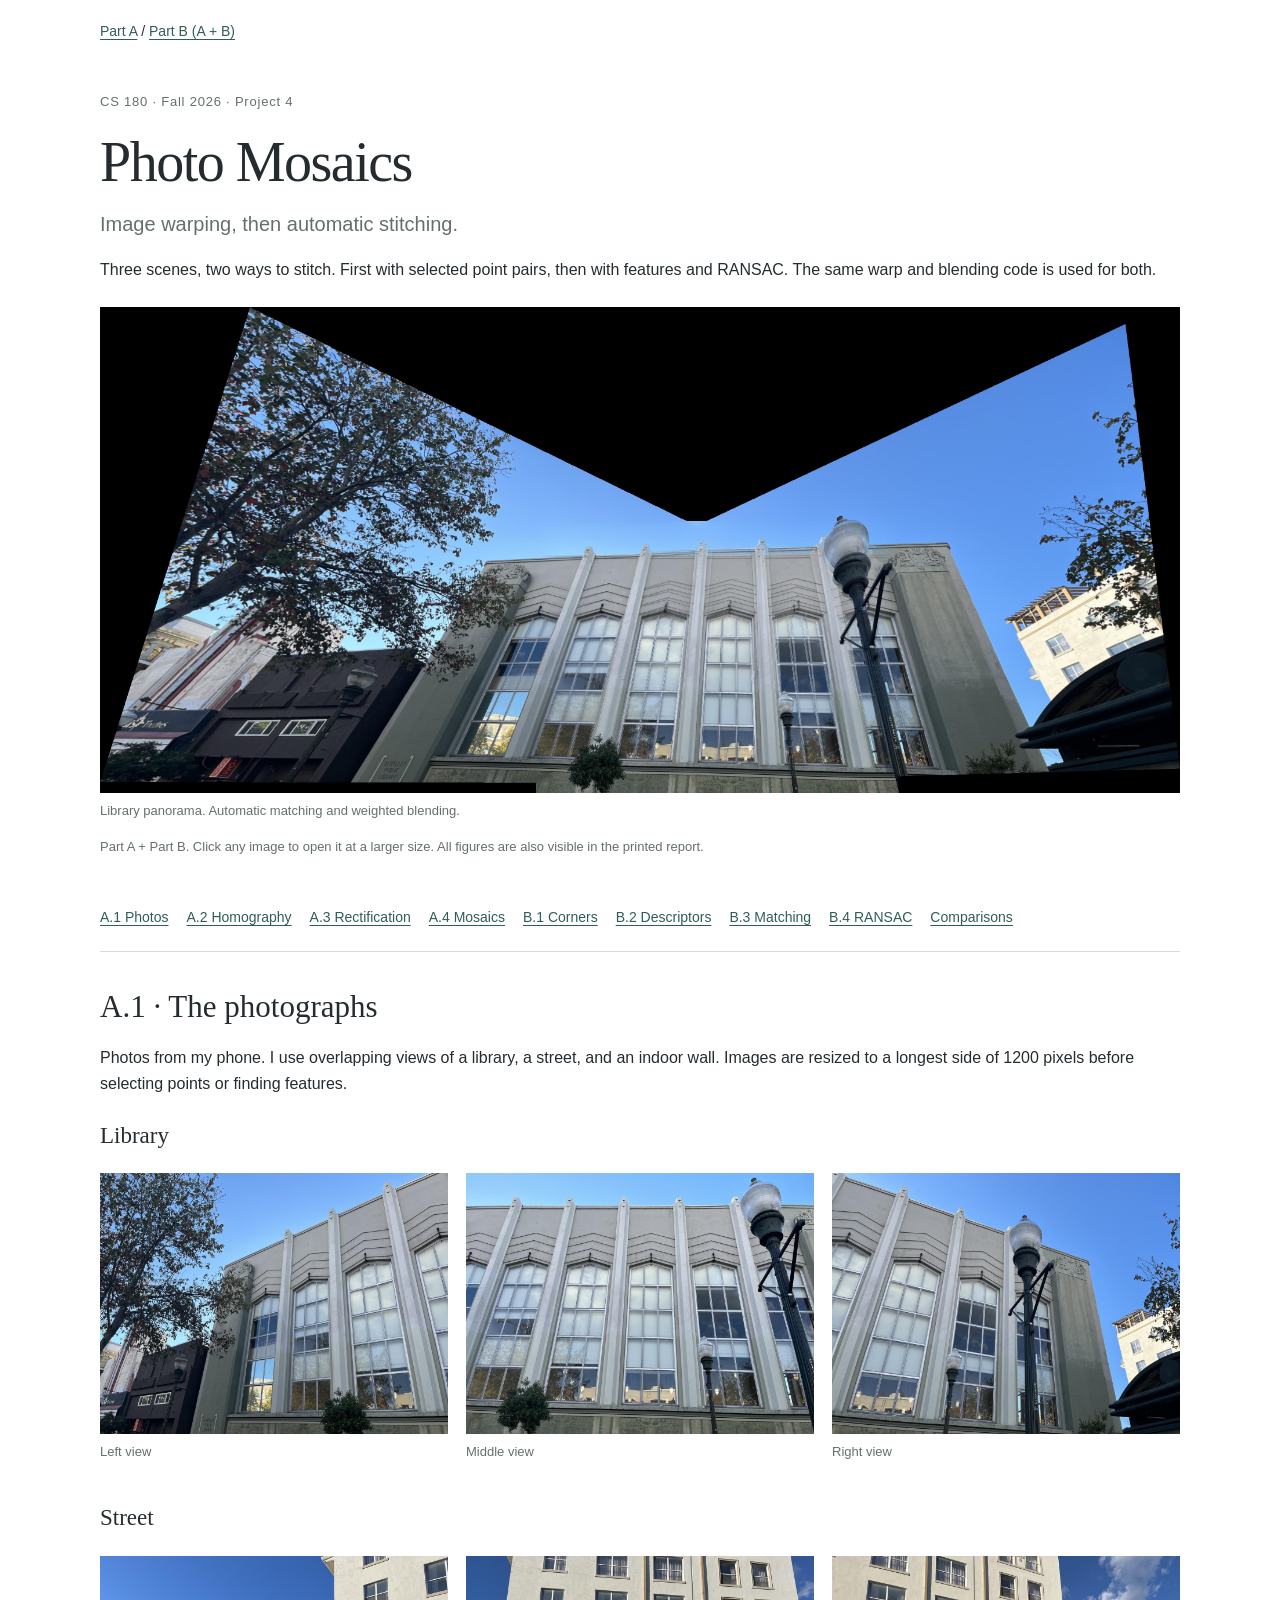
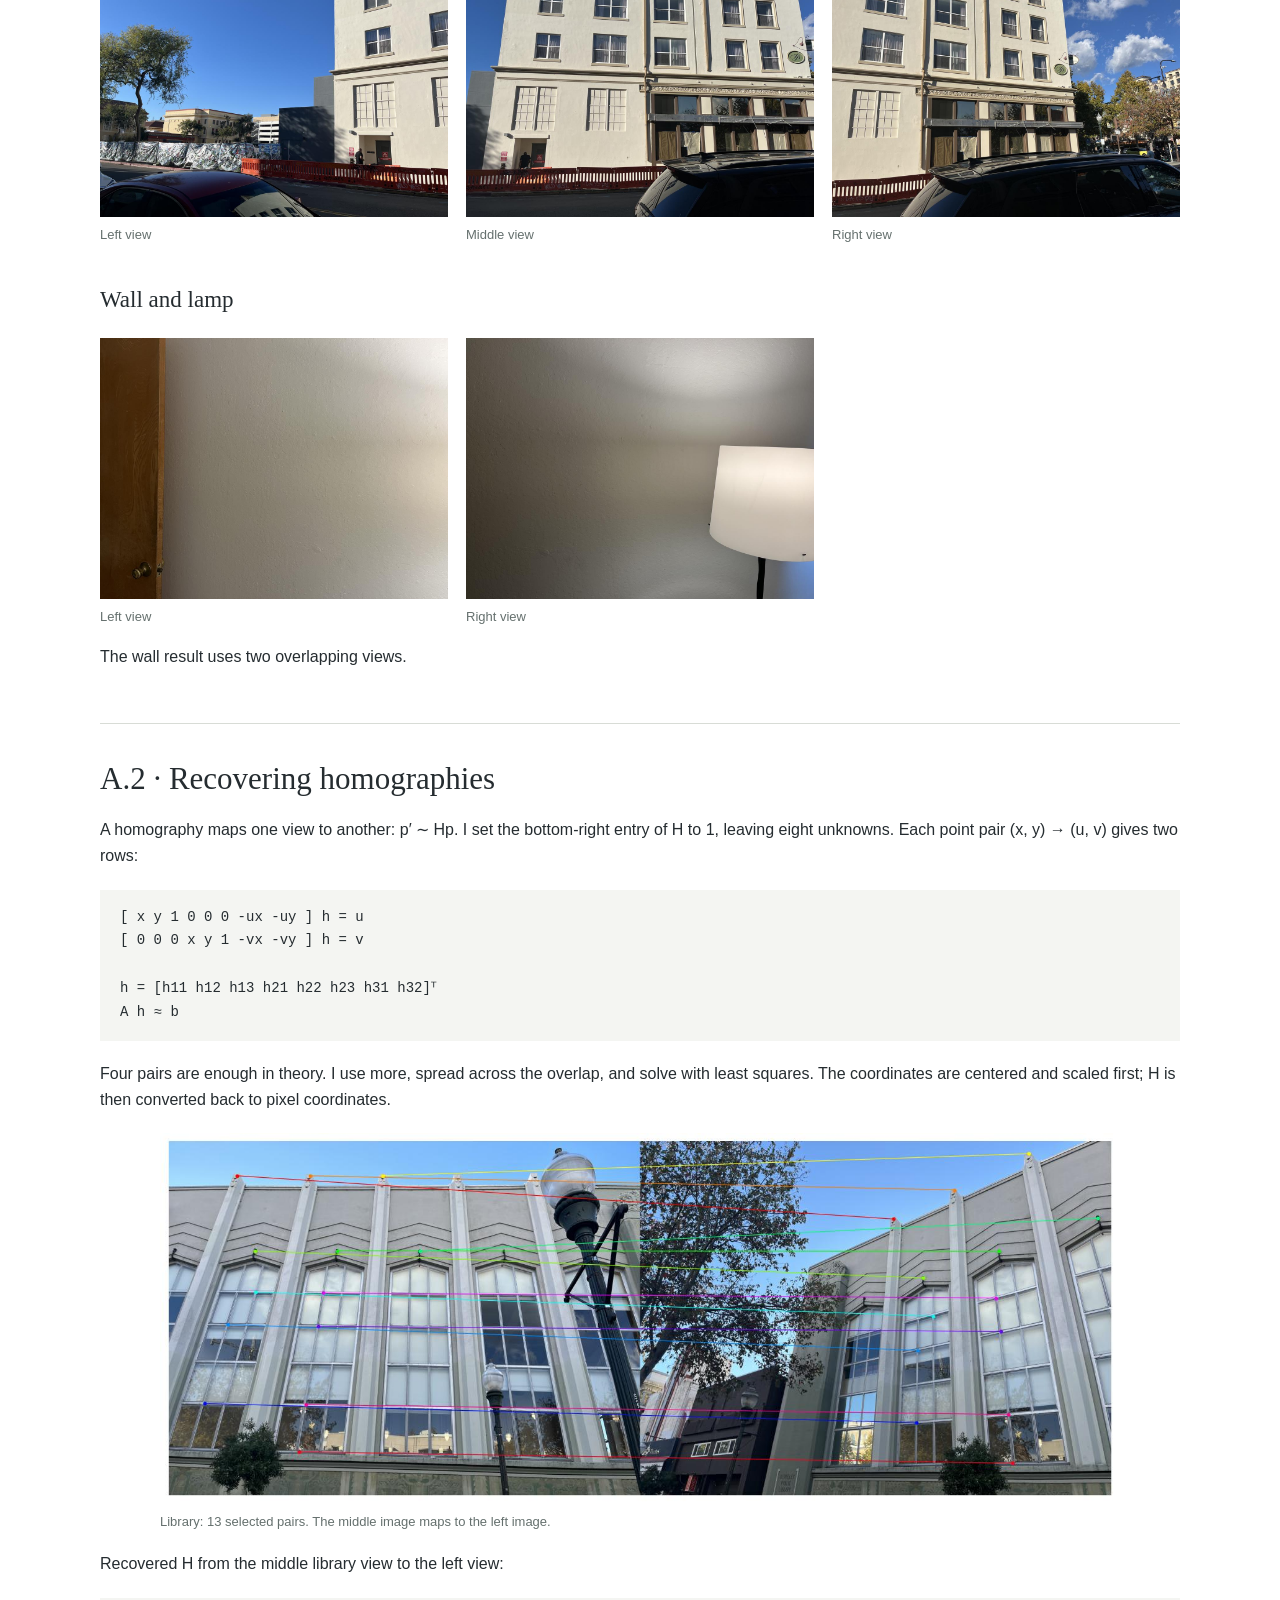
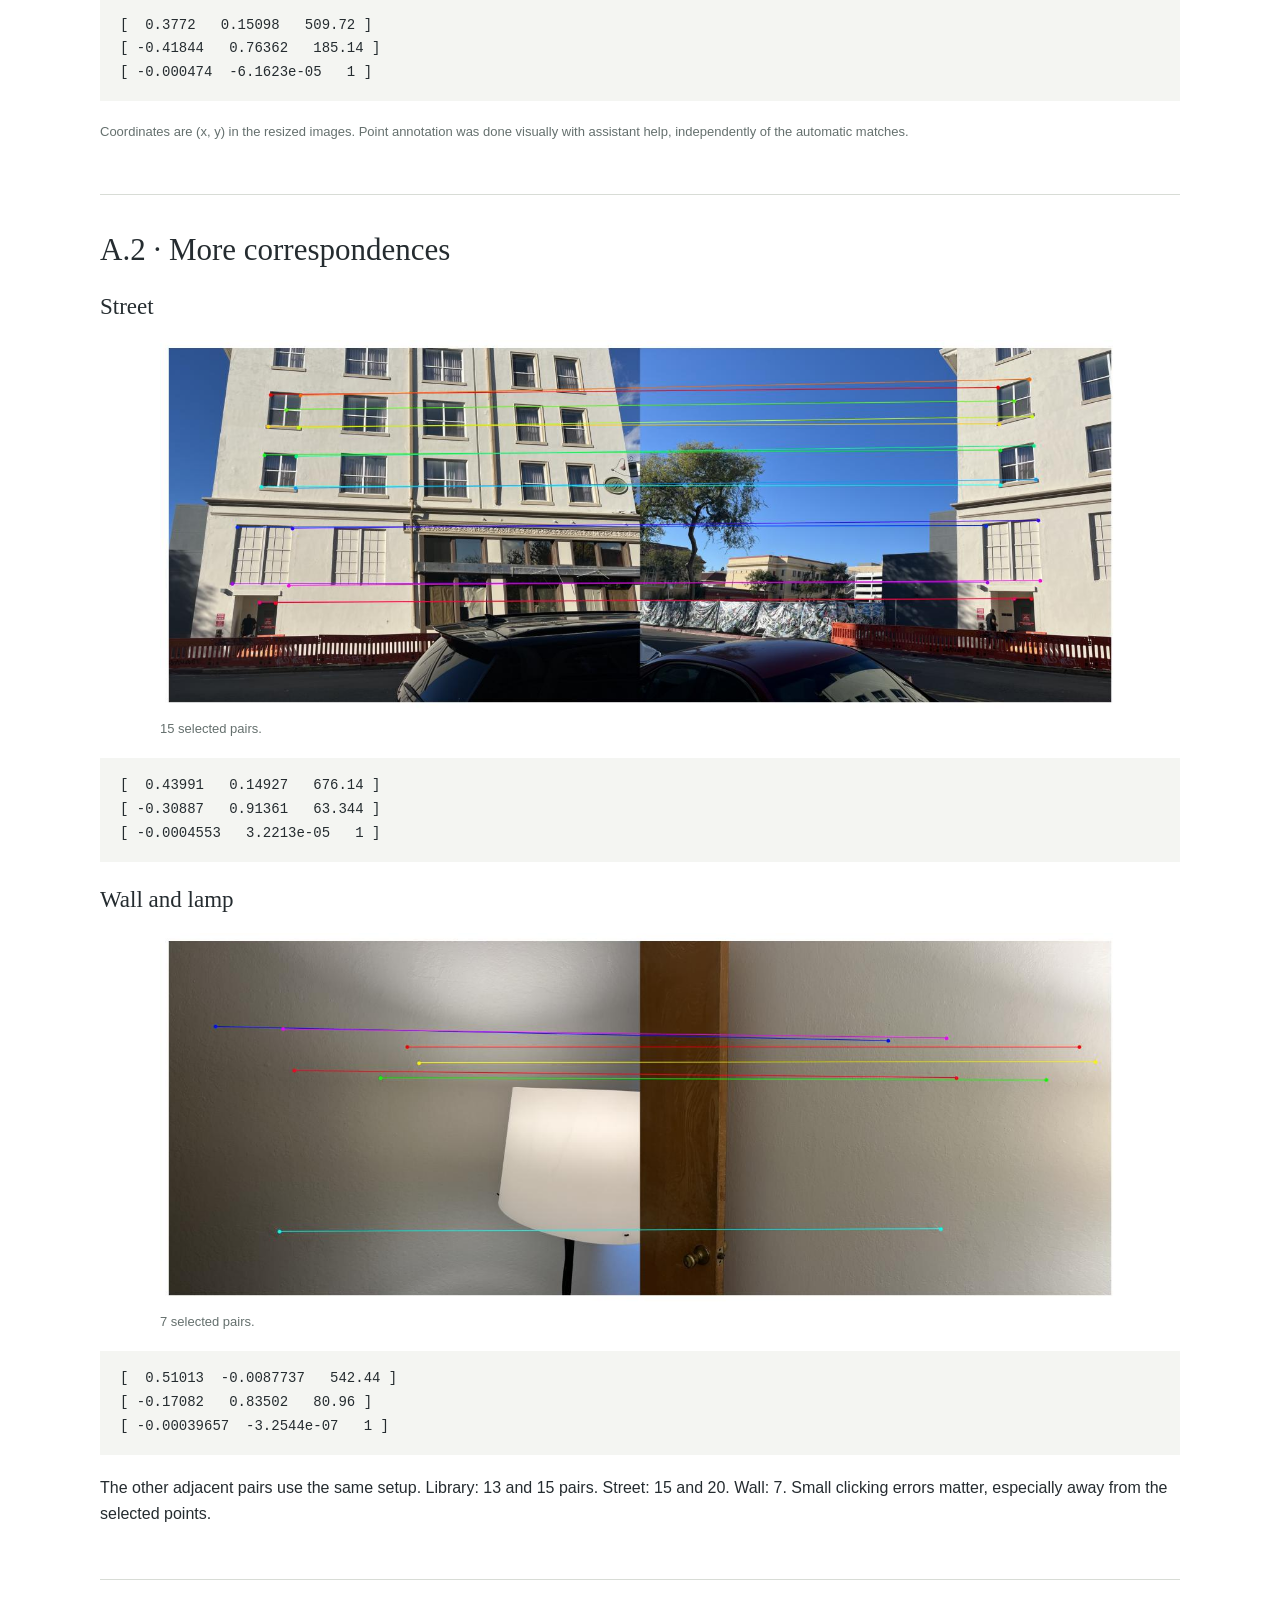
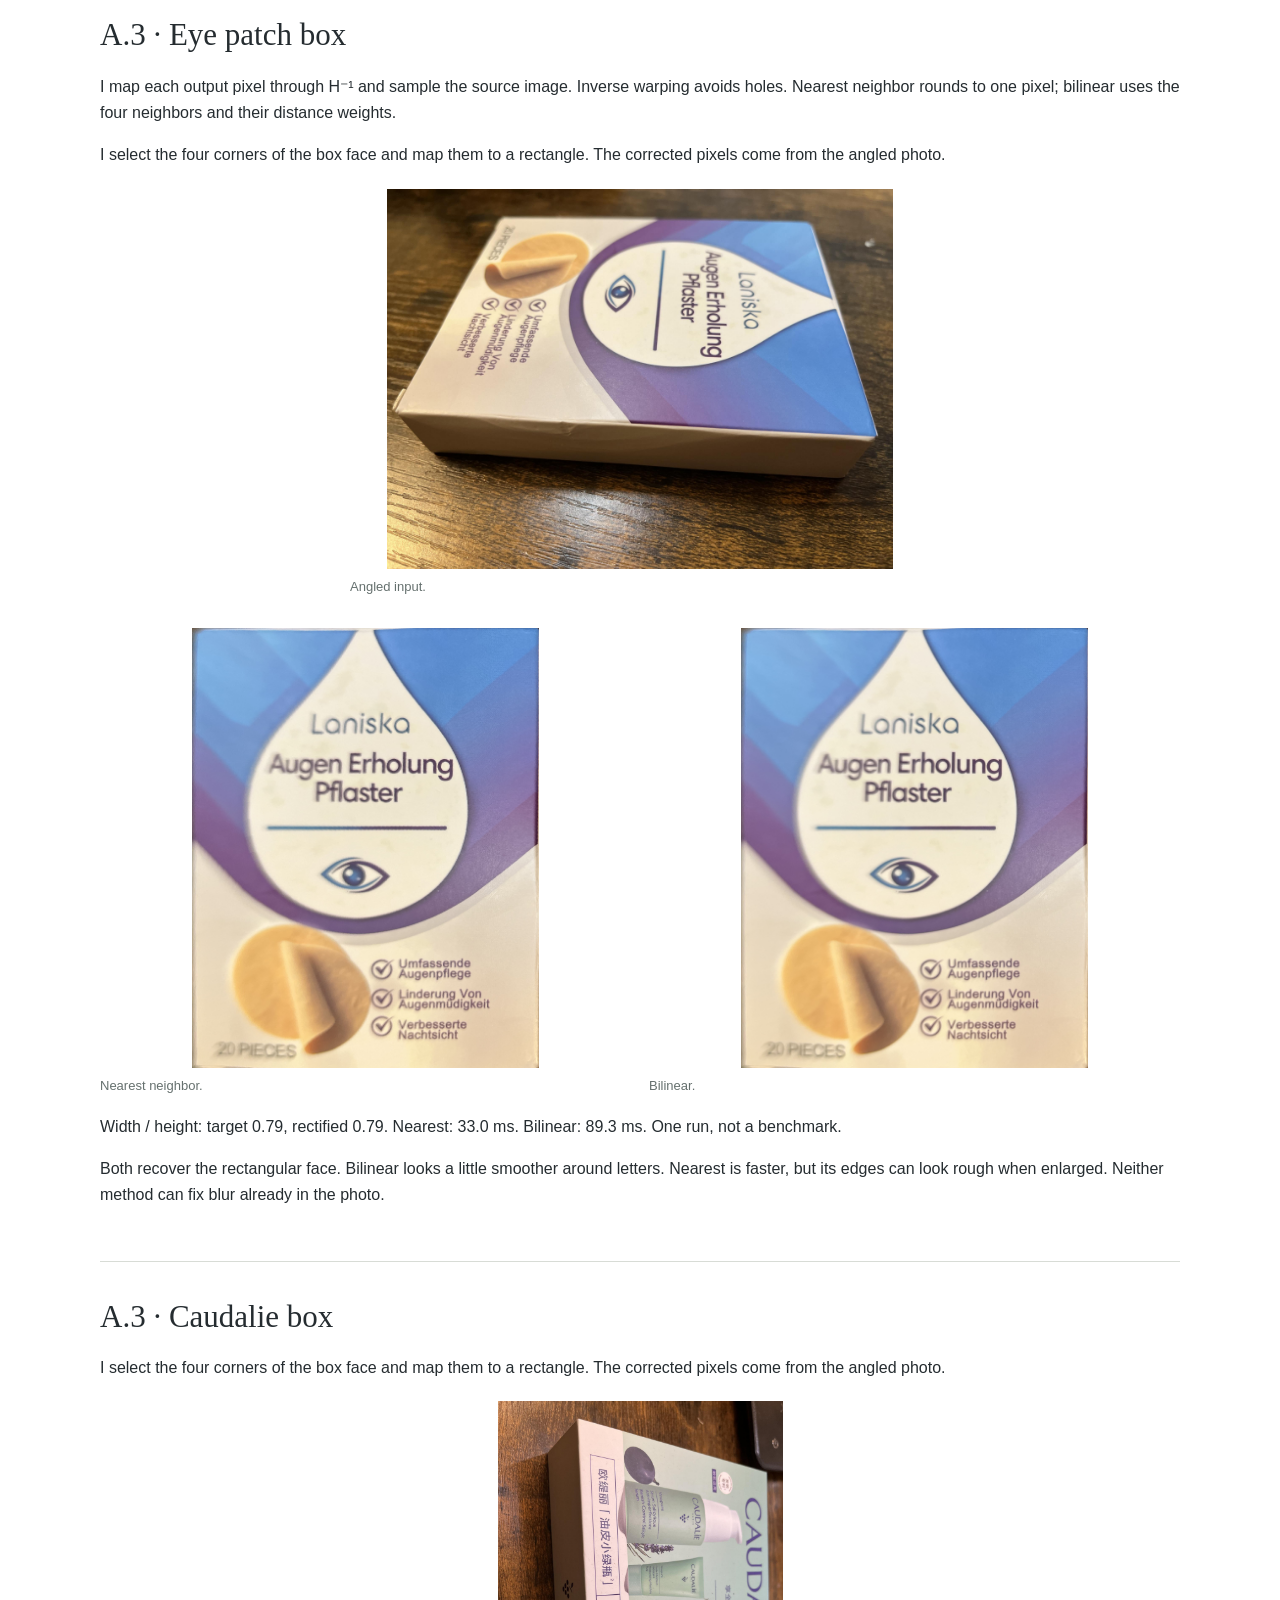
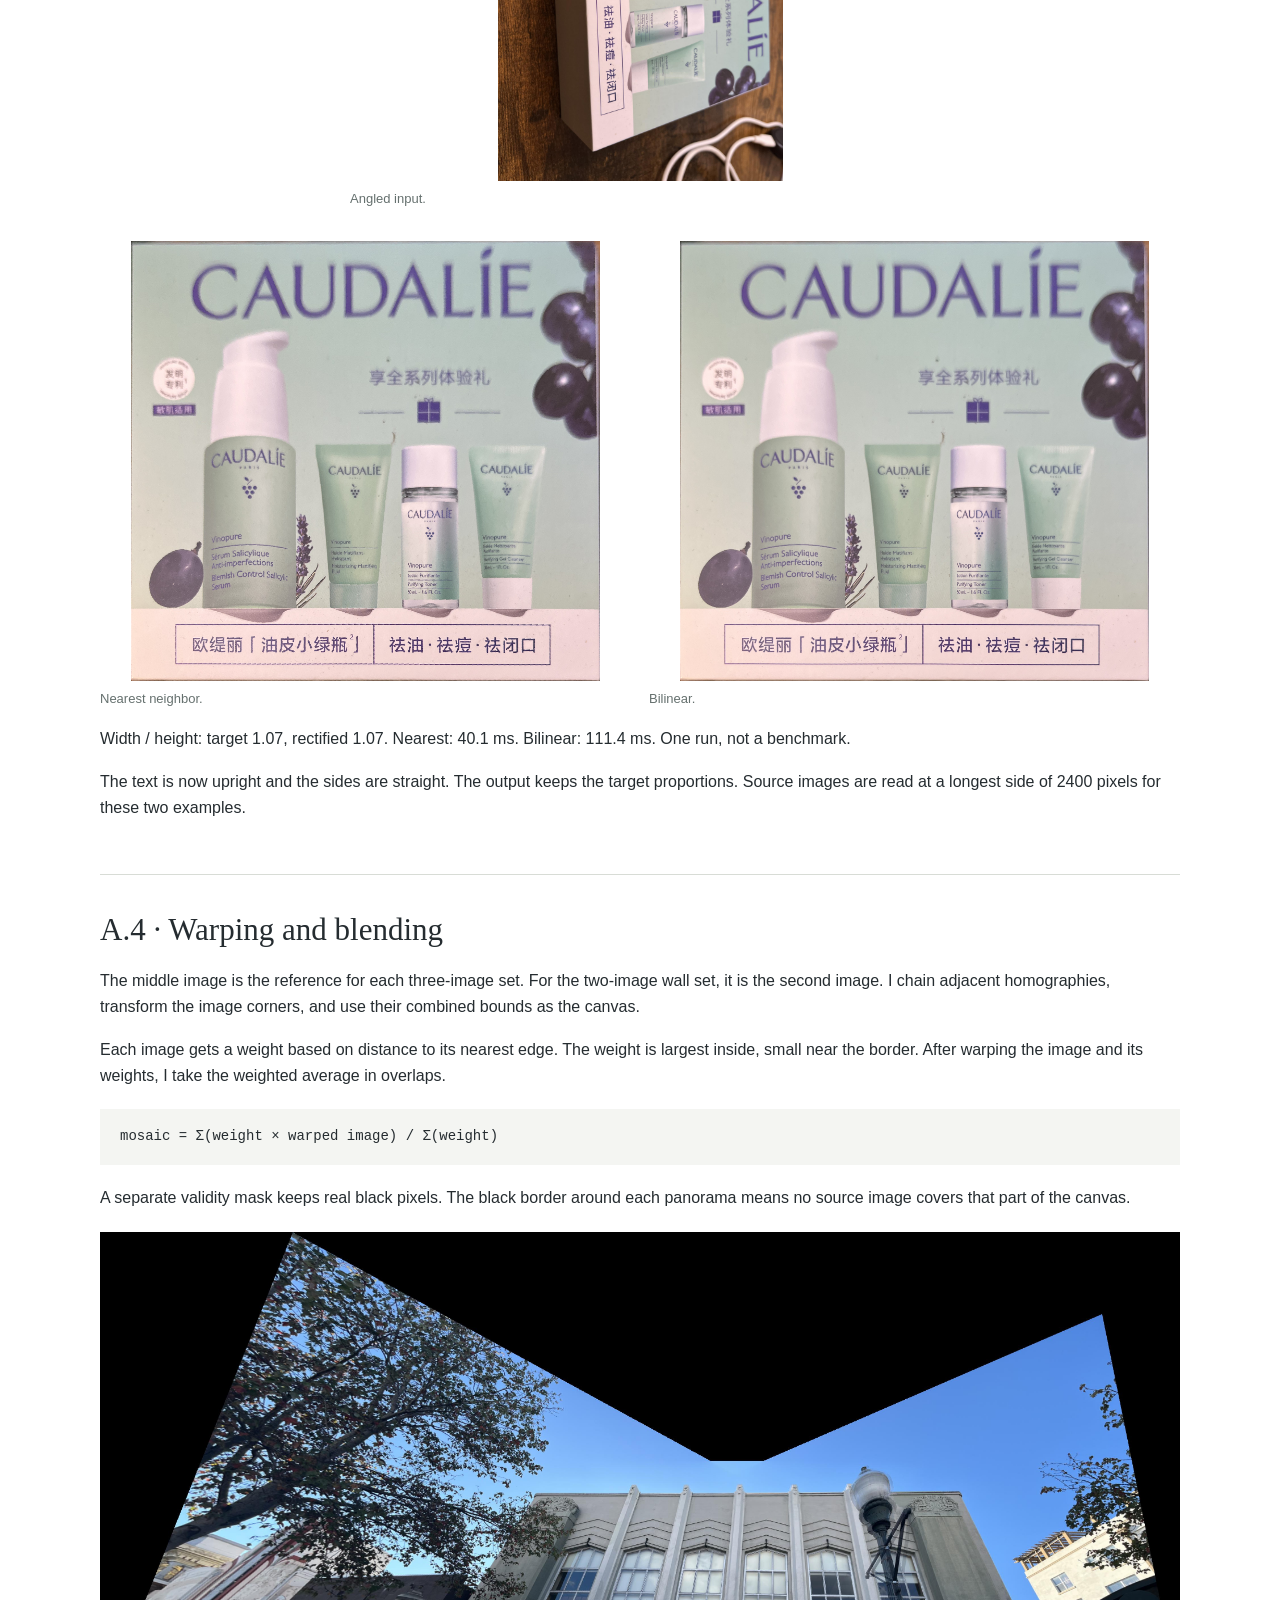
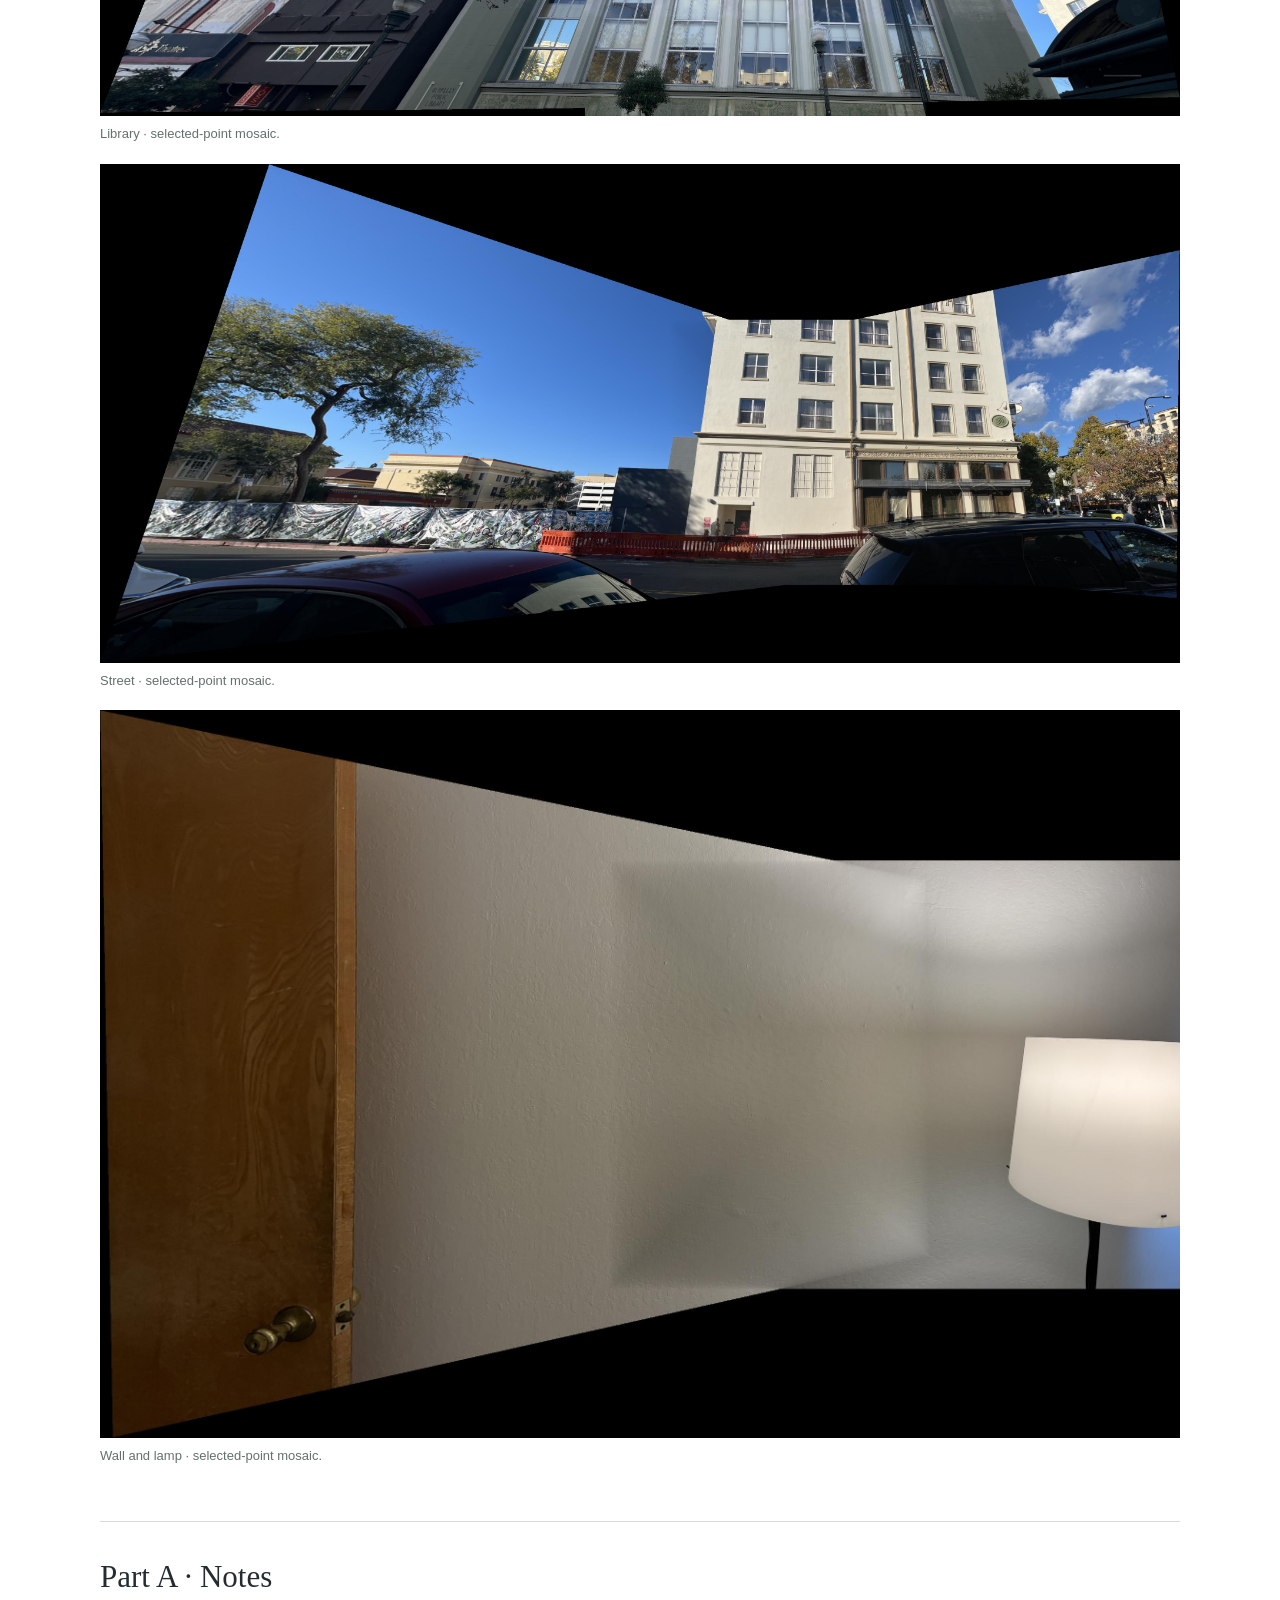
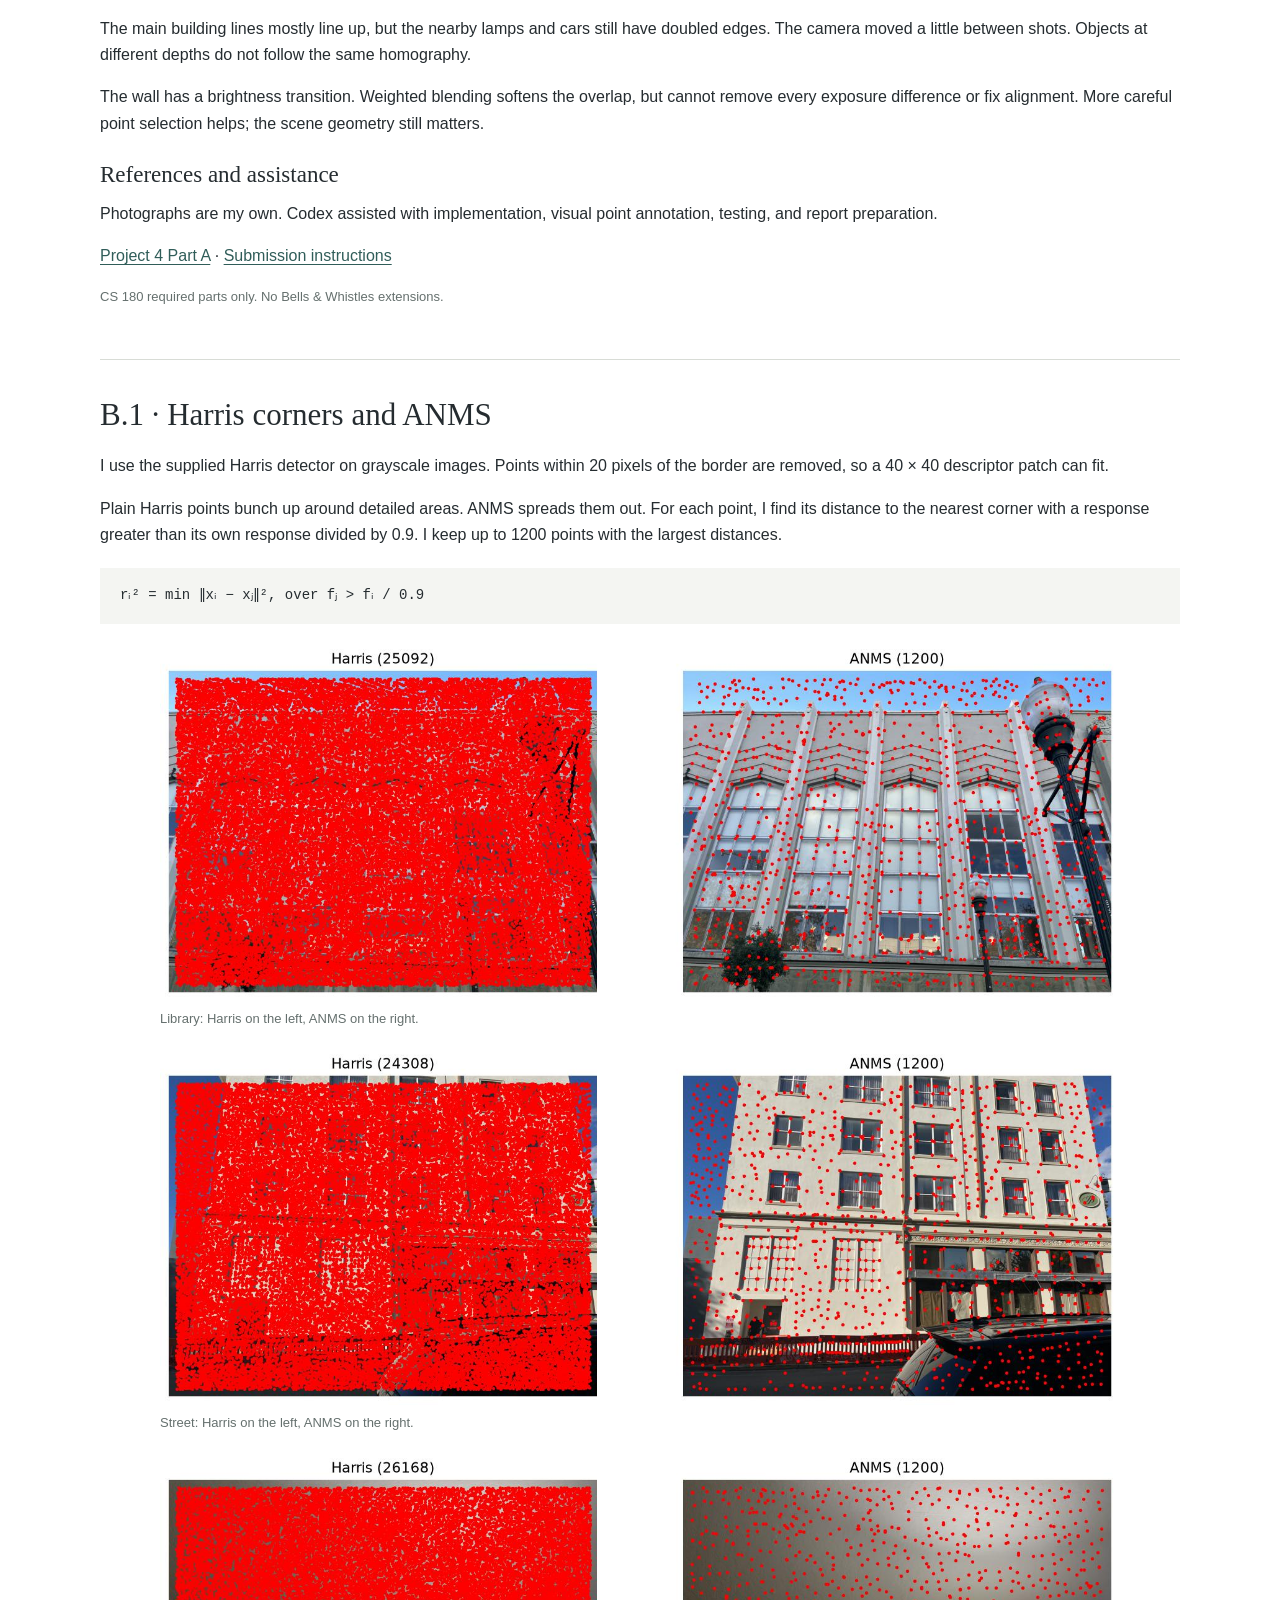
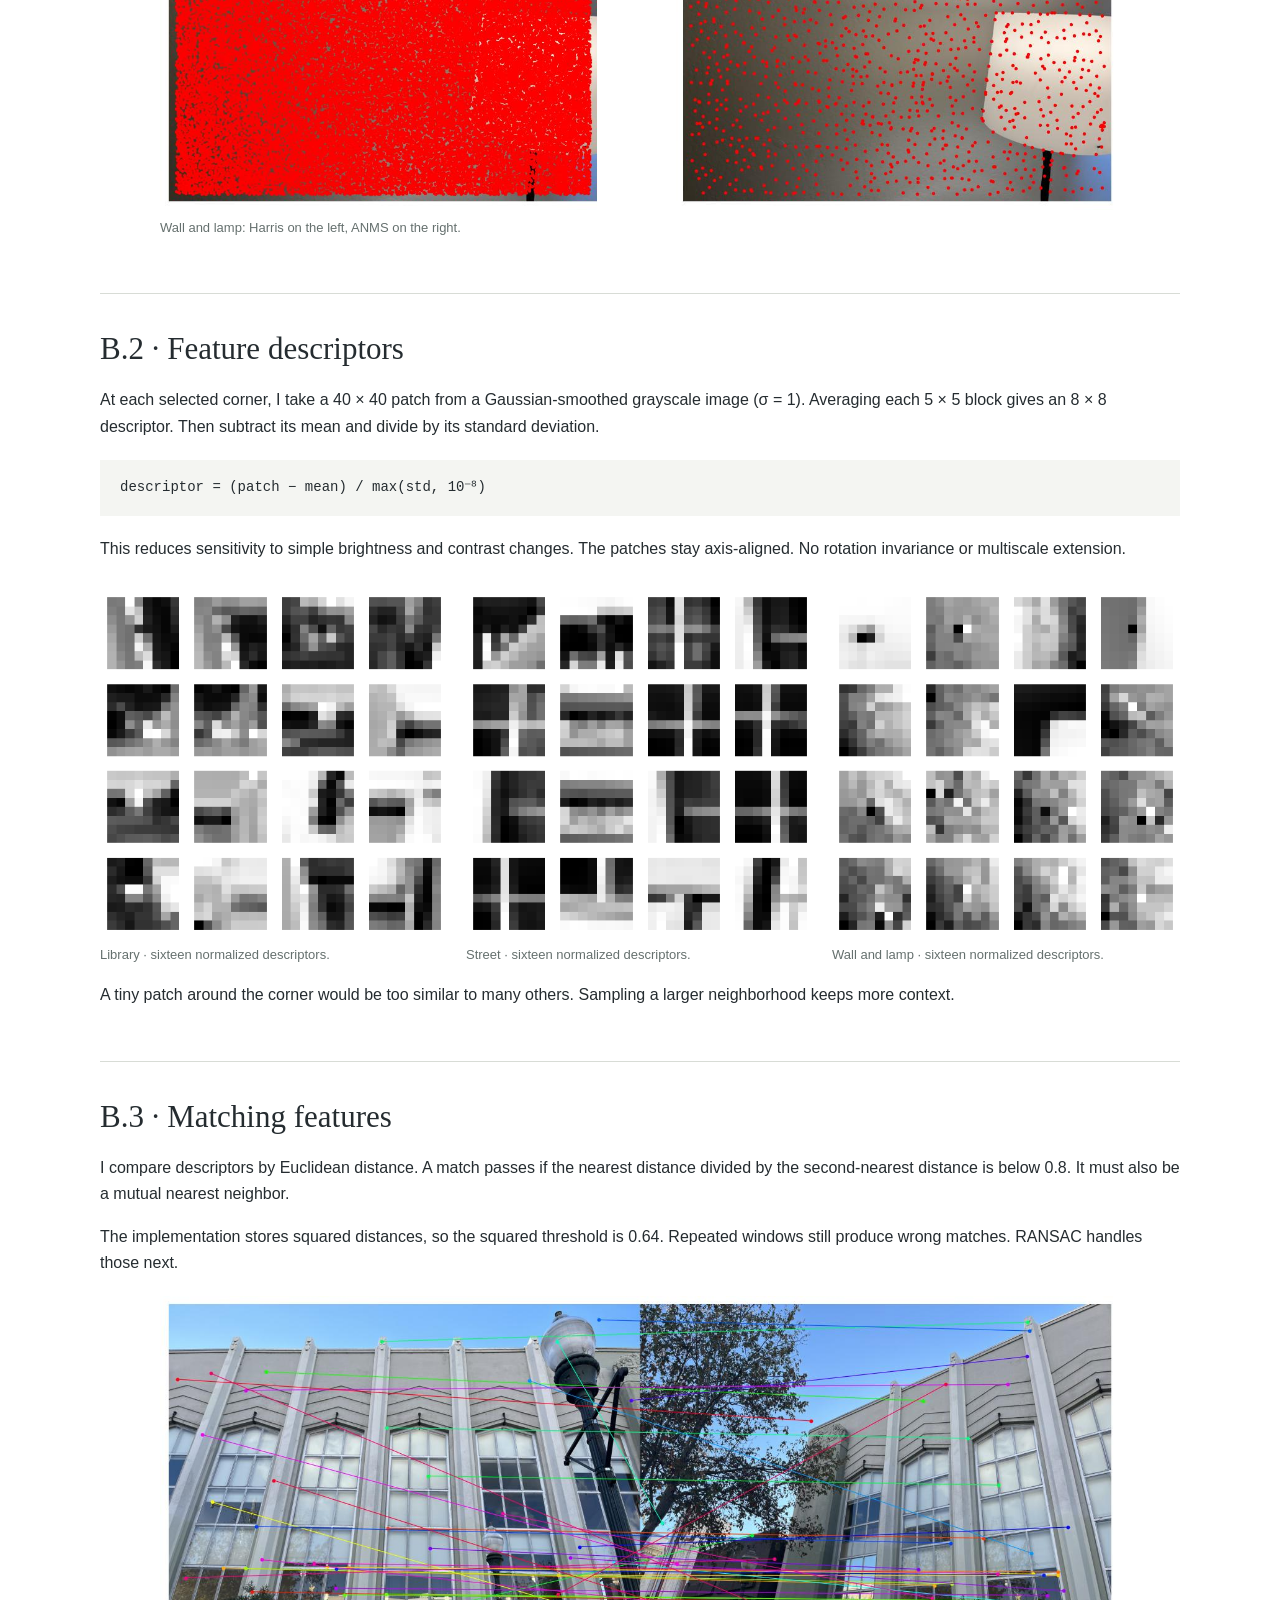
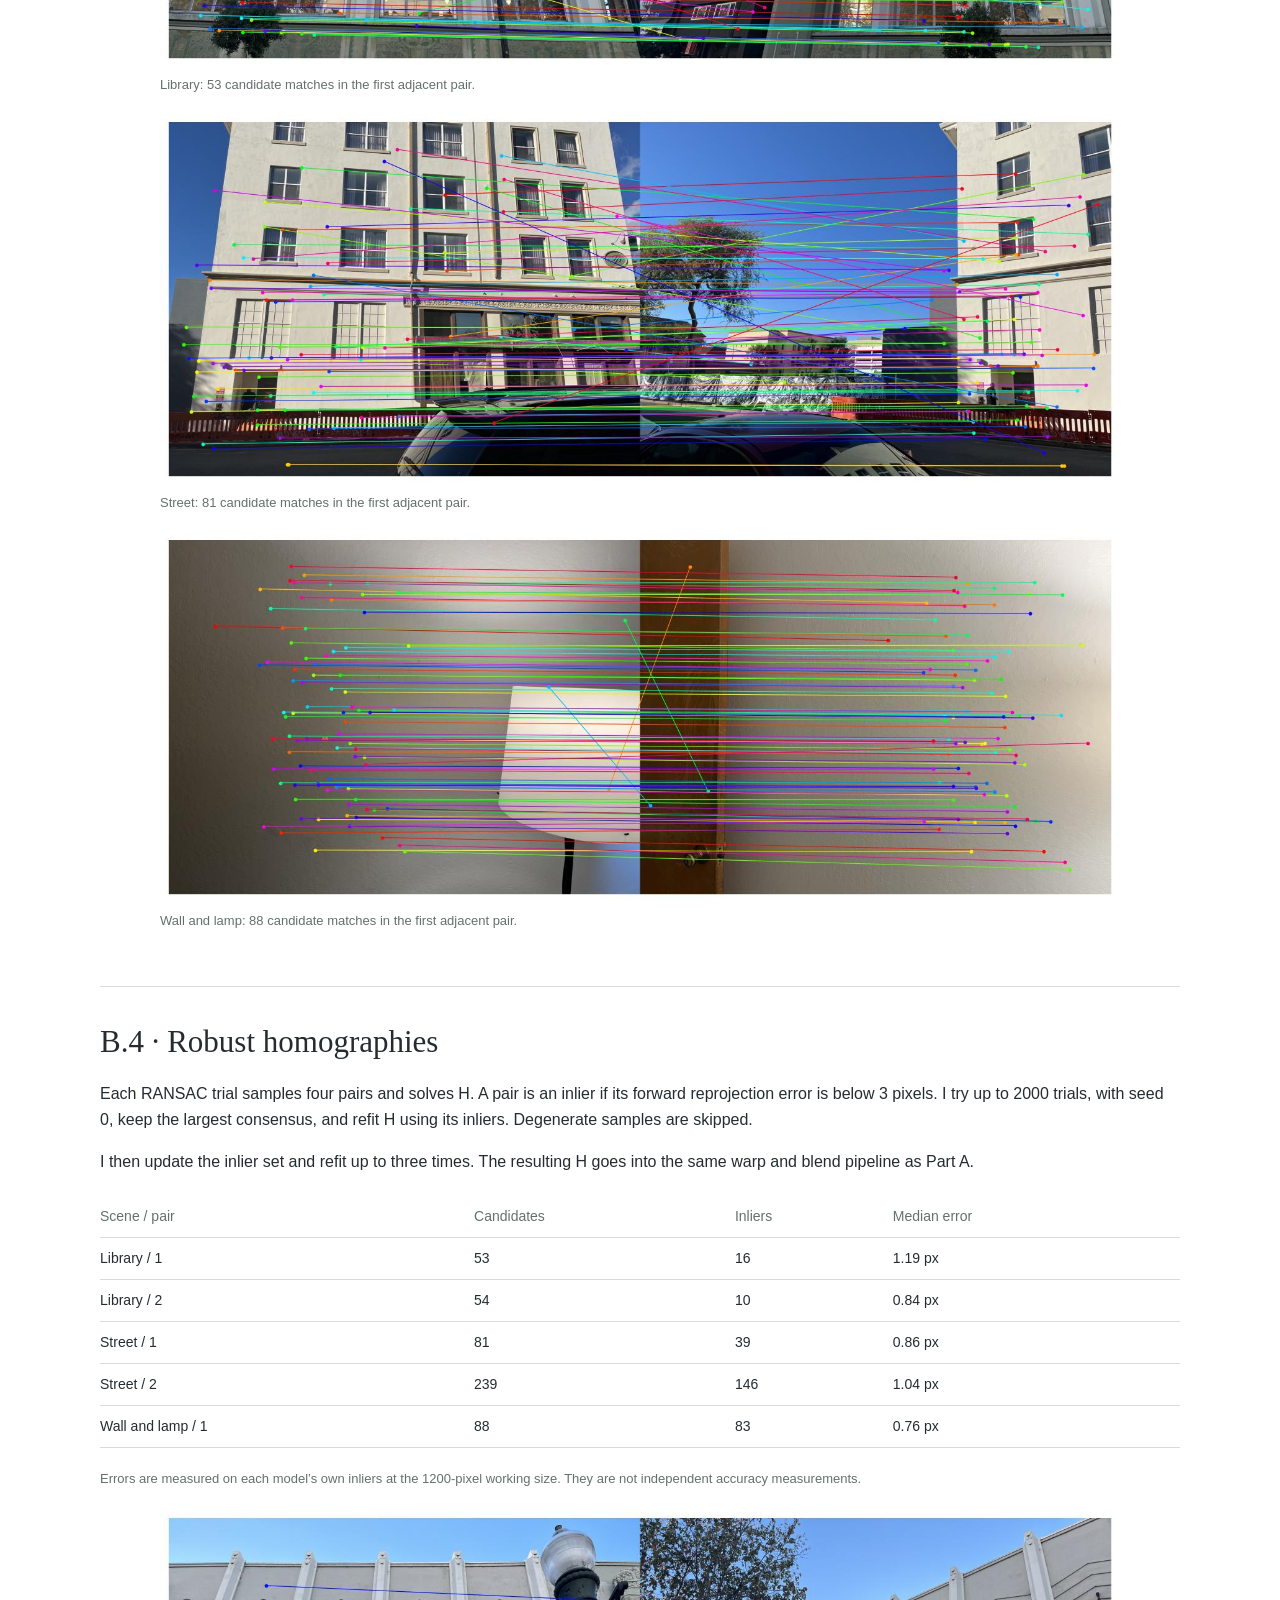
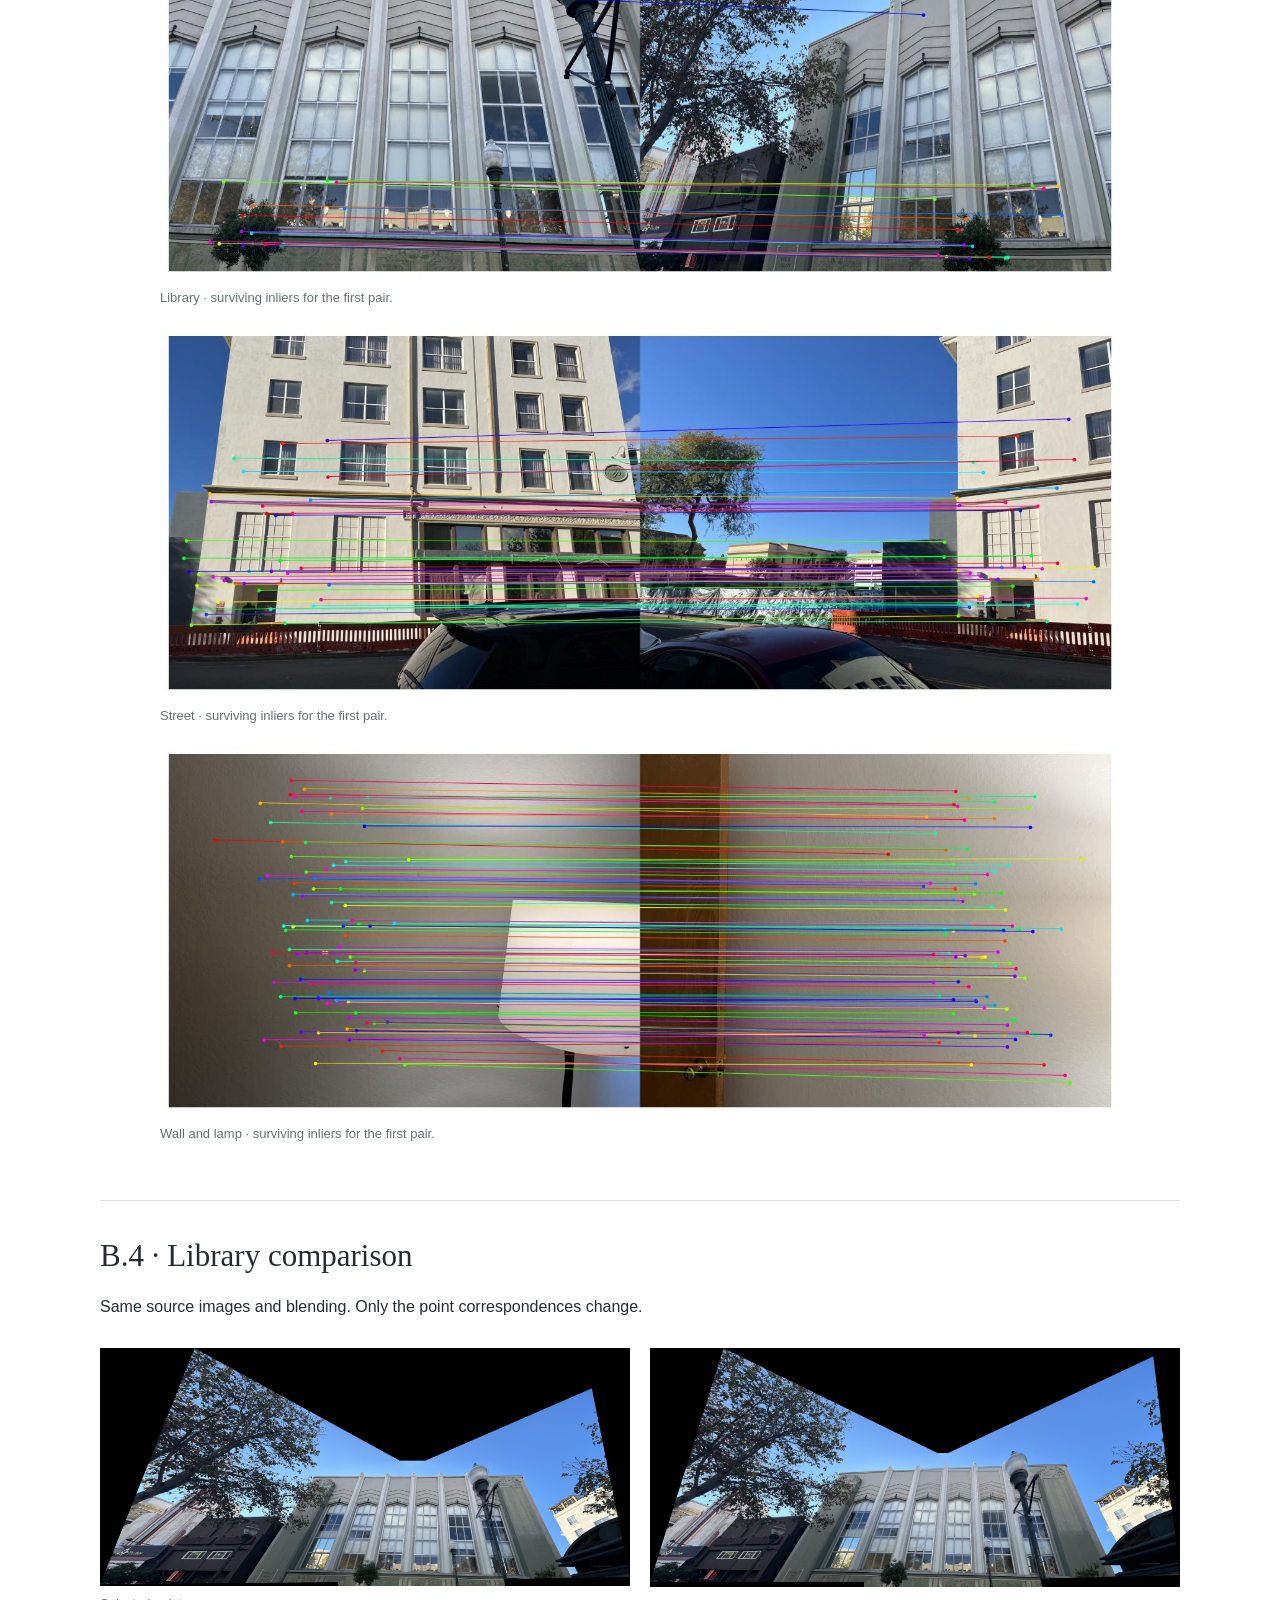
==== commit d49d0107: "Replace photo identifiers with view descriptions" ====
--- a/part-b.html
+++ b/part-b.html
@@ -2,14 +2,14 @@
 <h1>Photo Mosaics</h1><p class="subtitle">Image warping, then automatic stitching.</p>
 <p>Three scenes, two ways to stitch. First with selected point pairs, then with features and RANSAC. The same warp and blending code is used for both.</p><figure class="hero"><a href="assets/image1_compare_auto_mosaic.jpg"><img src="assets/image1_compare_auto_mosaic.jpg" alt="Library panorama. Automatic matching and weighted blending."></a><figcaption>Library panorama. Automatic matching and weighted blending.</figcaption></figure><p class="small">Part A + Part B. Click any image to open it at a larger size. All figures are also visible in the printed report.</p></header>
 <nav class="wrap" aria-label="Report sections"><a href="#a1">A.1 Photos</a><a href="#a2">A.2 Homography</a><a href="#a3">A.3 Rectification</a><a href="#a4">A.4 Mosaics</a><a href="#b1">B.1 Corners</a><a href="#b2">B.2 Descriptors</a><a href="#b3">B.3 Matching</a><a href="#b4">B.4 RANSAC</a><a href="#compare1">Comparisons</a></nav><main class="wrap">
-<section id="a1" class="sheet "><h2>A.1 · The photographs</h2><p>Photos from my phone. I use overlapping views of a library, a street, and an indoor wall. Images are resized to a longest side of 1200 pixels before selecting points or finding features.</p><div class="source-set"><h3>Library</h3><div class="grid sources"><figure class=""><a href="assets/IMG_0294.jpg"><img src="assets/IMG_0294.jpg" alt="IMG_0294"></a><figcaption>IMG_0294</figcaption></figure><figure class=""><a href="assets/IMG_0295.jpg"><img src="assets/IMG_0295.jpg" alt="IMG_0295"></a><figcaption>IMG_0295</figcaption></figure><figure class=""><a href="assets/IMG_0296.jpg"><img src="assets/IMG_0296.jpg" alt="IMG_0296"></a><figcaption>IMG_0296</figcaption></figure></div></div><div class="source-set"><h3>Street</h3><div class="grid sources"><figure class=""><a href="assets/IMG_0297.jpg"><img src="assets/IMG_0297.jpg" alt="IMG_0297"></a><figcaption>IMG_0297</figcaption></figure><figure class=""><a href="assets/IMG_0298.jpg"><img src="assets/IMG_0298.jpg" alt="IMG_0298"></a><figcaption>IMG_0298</figcaption></figure><figure class=""><a href="assets/IMG_0299.jpg"><img src="assets/IMG_0299.jpg" alt="IMG_0299"></a><figcaption>IMG_0299</figcaption></figure></div></div><div class="source-set"><h3>Wall and lamp</h3><div class="grid sources"><figure class=""><a href="assets/IMG_0308.jpg"><img src="assets/IMG_0308.jpg" alt="IMG_0308"></a><figcaption>IMG_0308</figcaption></figure><figure class=""><a href="assets/IMG_0309.jpg"><img src="assets/IMG_0309.jpg" alt="IMG_0309"></a><figcaption>IMG_0309</figcaption></figure></div></div><p>The wall result uses 0308 and 0309.</p></section>
+<section id="a1" class="sheet "><h2>A.1 · The photographs</h2><p>Photos from my phone. I use overlapping views of a library, a street, and an indoor wall. Images are resized to a longest side of 1200 pixels before selecting points or finding features.</p><div class="source-set"><h3>Library</h3><div class="grid sources"><figure class=""><a href="assets/library-left-view.jpg"><img src="assets/library-left-view.jpg" alt="Left view"></a><figcaption>Left view</figcaption></figure><figure class=""><a href="assets/library-middle-view.jpg"><img src="assets/library-middle-view.jpg" alt="Middle view"></a><figcaption>Middle view</figcaption></figure><figure class=""><a href="assets/library-right-view.jpg"><img src="assets/library-right-view.jpg" alt="Right view"></a><figcaption>Right view</figcaption></figure></div></div><div class="source-set"><h3>Street</h3><div class="grid sources"><figure class=""><a href="assets/street-left-view.jpg"><img src="assets/street-left-view.jpg" alt="Left view"></a><figcaption>Left view</figcaption></figure><figure class=""><a href="assets/street-middle-view.jpg"><img src="assets/street-middle-view.jpg" alt="Middle view"></a><figcaption>Middle view</figcaption></figure><figure class=""><a href="assets/street-right-view.jpg"><img src="assets/street-right-view.jpg" alt="Right view"></a><figcaption>Right view</figcaption></figure></div></div><div class="source-set"><h3>Wall and lamp</h3><div class="grid sources"><figure class=""><a href="assets/wall-and-lamp-left-view.jpg"><img src="assets/wall-and-lamp-left-view.jpg" alt="Left view"></a><figcaption>Left view</figcaption></figure><figure class=""><a href="assets/wall-and-lamp-right-view.jpg"><img src="assets/wall-and-lamp-right-view.jpg" alt="Right view"></a><figcaption>Right view</figcaption></figure></div></div><p>The wall result uses two overlapping views.</p></section>
 <section id="a2" class="sheet "><h2>A.2 · Recovering homographies</h2><p>A homography maps one view to another: p′ ∼ Hp. I set the bottom-right entry of H to 1, leaving eight unknowns. Each point pair (x, y) → (u, v) gives two rows:</p>
 <pre class="equation">[ x y 1 0 0 0 -ux -uy ] h = u
 [ 0 0 0 x y 1 -vx -vy ] h = v
 
 h = [h11 h12 h13 h21 h22 h23 h31 h32]ᵀ
 A h ≈ b</pre>
-<p>Four pairs are enough in theory. I use more, spread across the overlap, and solve with least squares. The coordinates are centered and scaled first; H is then converted back to pixel coordinates.</p><figure class="wide"><a href="assets/image1_compare_manual_points_1.jpg"><img src="assets/image1_compare_manual_points_1.jpg" alt="Library: 13 selected pairs. The middle image maps to the left image."></a><figcaption>Library: 13 selected pairs. The middle image maps to the left image.</figcaption></figure><p>Recovered H for IMG_0295 → IMG_0294:</p><pre class="matrix">[  0.3772   0.15098   509.72 ]
+<p>Four pairs are enough in theory. I use more, spread across the overlap, and solve with least squares. The coordinates are centered and scaled first; H is then converted back to pixel coordinates.</p><figure class="wide"><a href="assets/image1_compare_manual_points_1.jpg"><img src="assets/image1_compare_manual_points_1.jpg" alt="Library: 13 selected pairs. The middle image maps to the left image."></a><figcaption>Library: 13 selected pairs. The middle image maps to the left image.</figcaption></figure><p>Recovered H from the middle library view to the left view:</p><pre class="matrix">[  0.3772   0.15098   509.72 ]
 [ -0.41844   0.76362   185.14 ]
 [ -0.000474  -6.1623e-05   1 ]</pre><p class="small">Coordinates are (x, y) in the resized images. Point annotation was done visually with assistant help, independently of the automatic matches.</p></section>
 <section id="a2-more" class="sheet "><h2>A.2 · More correspondences</h2><div class="keep"><h3>Street</h3><figure class="wide"><a href="assets/image2_compare_manual_points_1.jpg"><img src="assets/image2_compare_manual_points_1.jpg" alt="15 selected pairs."></a><figcaption>15 selected pairs.</figcaption></figure><pre class="matrix">[  0.43991   0.14927   676.14 ]
@@ -41,7 +41,7 @@
 <section id="compare1" class="sheet comparison-page"><h2>B.4 · Library comparison</h2><p>Same source images and blending. Only the point correspondences change.</p><div class="grid two comparison"><figure class=""><a href="assets/image1_compare_manual_mosaic.jpg"><img src="assets/image1_compare_manual_mosaic.jpg" alt="Selected points."></a><figcaption>Selected points.</figcaption></figure><figure class=""><a href="assets/image1_compare_auto_mosaic.jpg"><img src="assets/image1_compare_auto_mosaic.jpg" alt="Automatic + RANSAC."></a><figcaption>Automatic + RANSAC.</figcaption></figure></div><p>The building lines mostly line up. The lamp in front has a doubled edge in both results. Its depth differs from the facade, so one homography cannot align everything when the camera position changes.</p></section>
 <section id="compare2" class="sheet comparison-page"><h2>B.4 · Street comparison</h2><p>Same source images and blending. Only the point correspondences change.</p><div class="grid two comparison"><figure class=""><a href="assets/image2_compare_manual_mosaic.jpg"><img src="assets/image2_compare_manual_mosaic.jpg" alt="Selected points."></a><figcaption>Selected points.</figcaption></figure><figure class=""><a href="assets/image2_compare_auto_mosaic.jpg"><img src="assets/image2_compare_auto_mosaic.jpg" alt="Automatic + RANSAC."></a><figcaption>Automatic + RANSAC.</figcaption></figure></div><p>Automatic matching aligns the facade better here. The manual version has more visible offsets around windows and the awning. Cars near the camera still ghost. The wide left side is also stretched by the planar projection.</p></section>
 <section id="compare3" class="sheet comparison-page"><h2>B.4 · Wall and lamp comparison</h2><p>Same source images and blending. Only the point correspondences change.</p><div class="grid two comparison"><figure class=""><a href="assets/image3_compare_manual_mosaic.jpg"><img src="assets/image3_compare_manual_mosaic.jpg" alt="Selected points."></a><figcaption>Selected points.</figcaption></figure><figure class=""><a href="assets/image3_compare_auto_mosaic.jpg"><img src="assets/image3_compare_auto_mosaic.jpg" alt="Automatic + RANSAC."></a><figcaption>Automatic + RANSAC.</figcaption></figure></div><p>Even this wall has enough small dents and texture to match. The automatic result is close to the selected-point result. There is still a broad brightness transition across the wall.</p></section>
-<section id="discussion" class="sheet "><h2>Limitations and notes</h2><p>I also stitched all three indoor photos. The wall aligns, but the lamp appears twice. The matches mainly describe the wall, while the lamp is closer to the camera. The final indoor comparison therefore uses only 0308 and 0309.</p><figure class="trial"><a href="assets/results_image3_auto_mosaic.jpg"><img src="assets/results_image3_auto_mosaic.jpg" alt="Three-image trial, including IMG_0310. Notice the two lamp edges."></a><figcaption>Three-image trial, including IMG_0310. Notice the two lamp edges.</figcaption></figure><h3>What I learned</h3><p>Finding many matches is not the whole problem. They need to cover the overlap, and the scene needs to fit the model. Blending hides a seam; it does not fix parallax. The near lamps and cars make that very clear.</p>
+<section id="discussion" class="sheet "><h2>Limitations and notes</h2><p>I also stitched all three indoor photos. The wall aligns, but the lamp appears twice. The matches mainly describe the wall, while the lamp is closer to the camera. The final indoor comparison therefore uses only the first two views.</p><figure class="trial"><a href="assets/results_image3_auto_mosaic.jpg"><img src="assets/results_image3_auto_mosaic.jpg" alt="Three-image trial. Notice the two lamp edges."></a><figcaption>Three-image trial. Notice the two lamp edges.</figcaption></figure><h3>What I learned</h3><p>Finding many matches is not the whole problem. They need to cover the overlap, and the scene needs to fit the model. Blending hides a seam; it does not fix parallax. The near lamps and cars make that very clear.</p>
 <h3>References and assistance</h3><p>Photographs are my own. Harris corner code is supplied by the course. Codex assisted with implementation, visual point annotation, testing, and report preparation. The selected-point coordinates were annotated separately from the automatic matches.</p>
 <p><a href="https://cal-cs180.github.io/fa26/hw/proj3/partA.html">Project 4 Part A</a> · <a href="https://cal-cs180.github.io/fa26/hw/proj3/partB.html">Project 4 Part B</a> · <a href="https://cal-cs180.github.io/fa26/hw/submitting.html">Submission instructions</a></p>
 <p>Brown, Szeliski, and Winder. <em>Multi-Image Matching using Multi-Scale Oriented Patches</em>, 2005. This implementation uses the simplified single-scale, axis-aligned version in the assignment.</p>
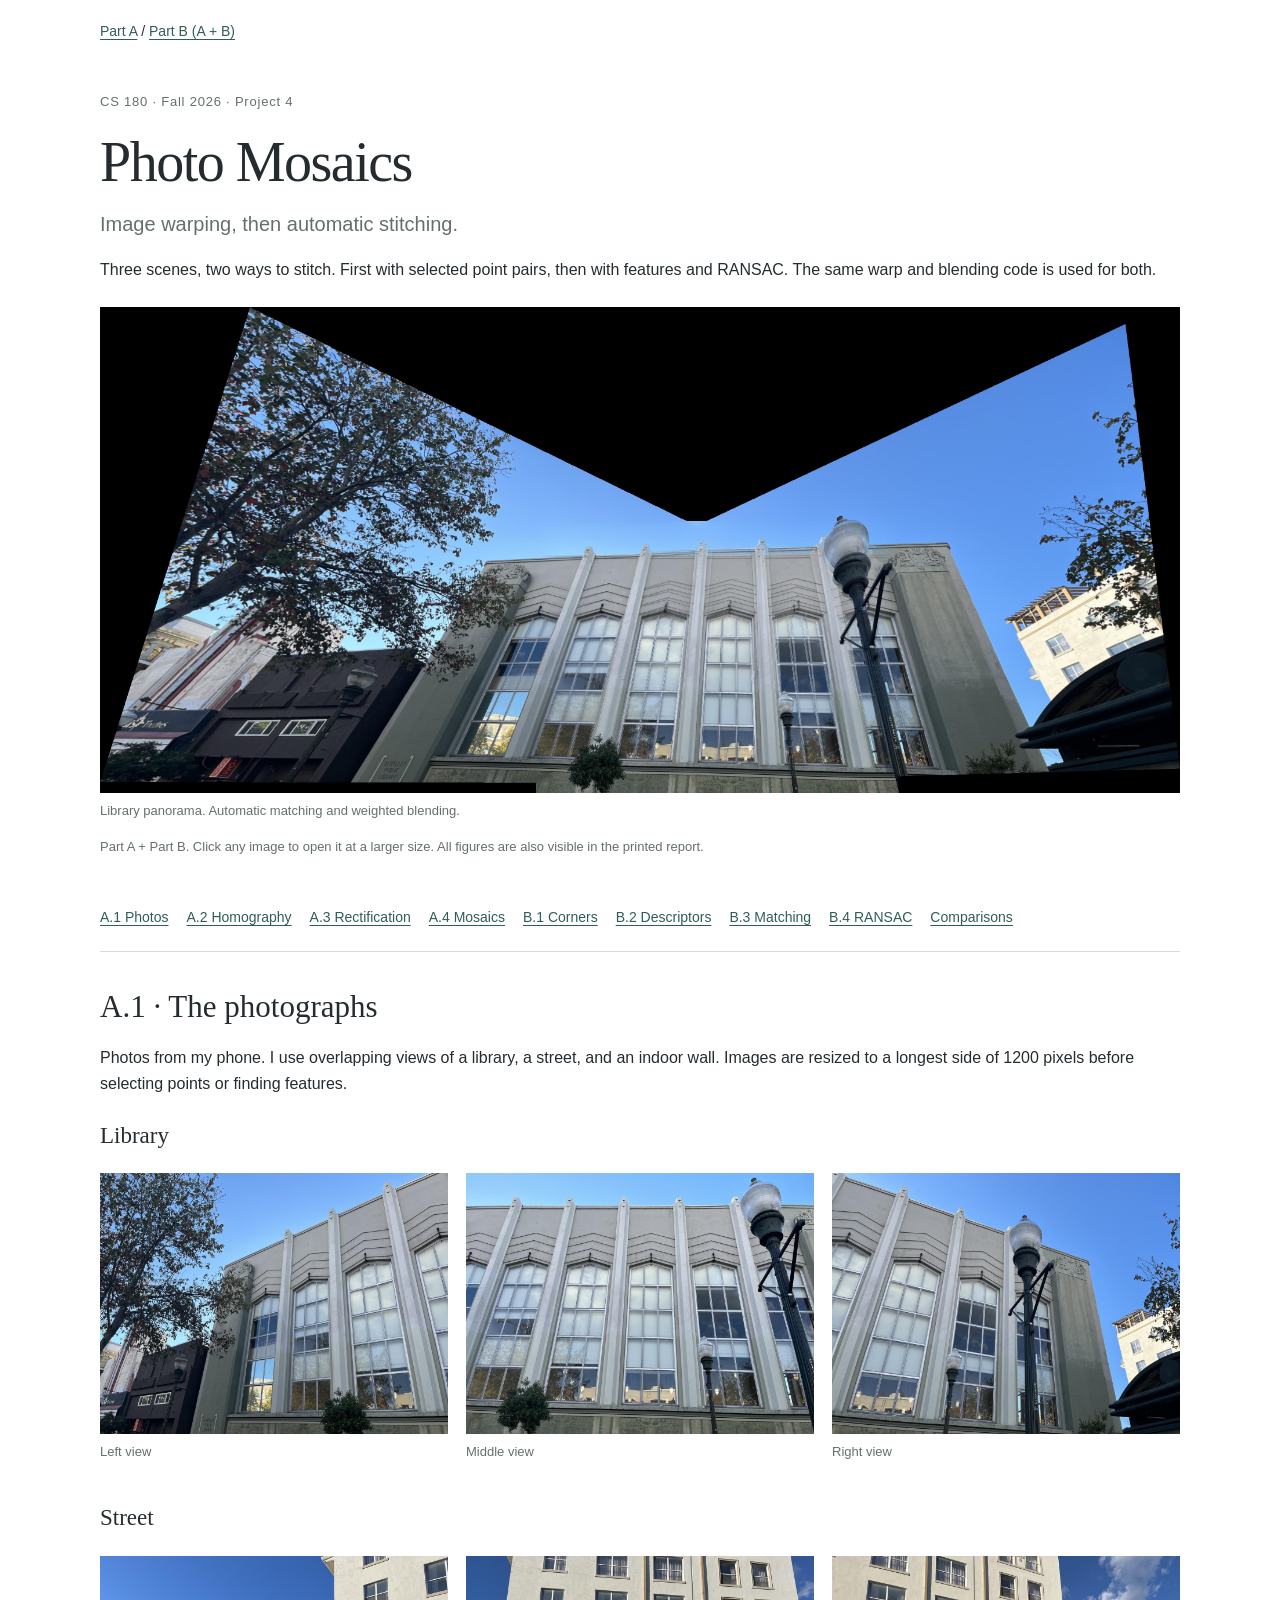
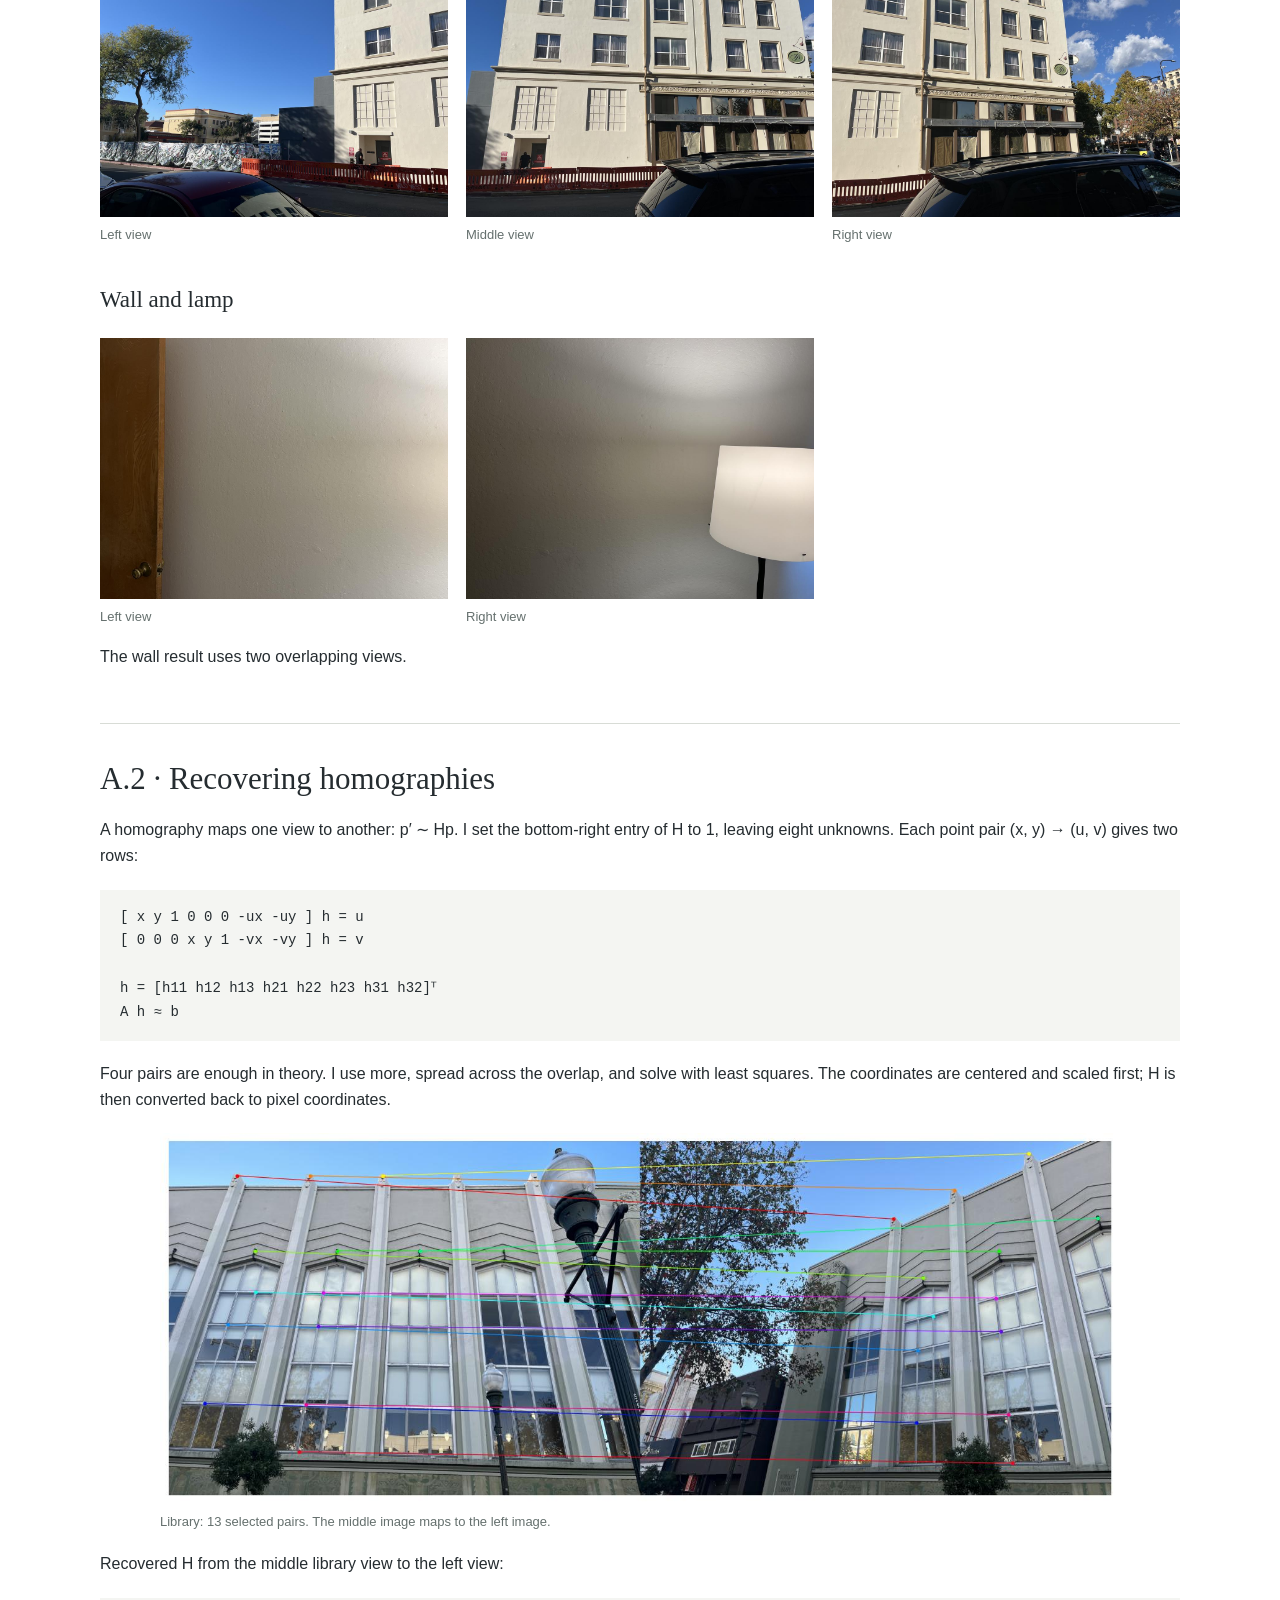
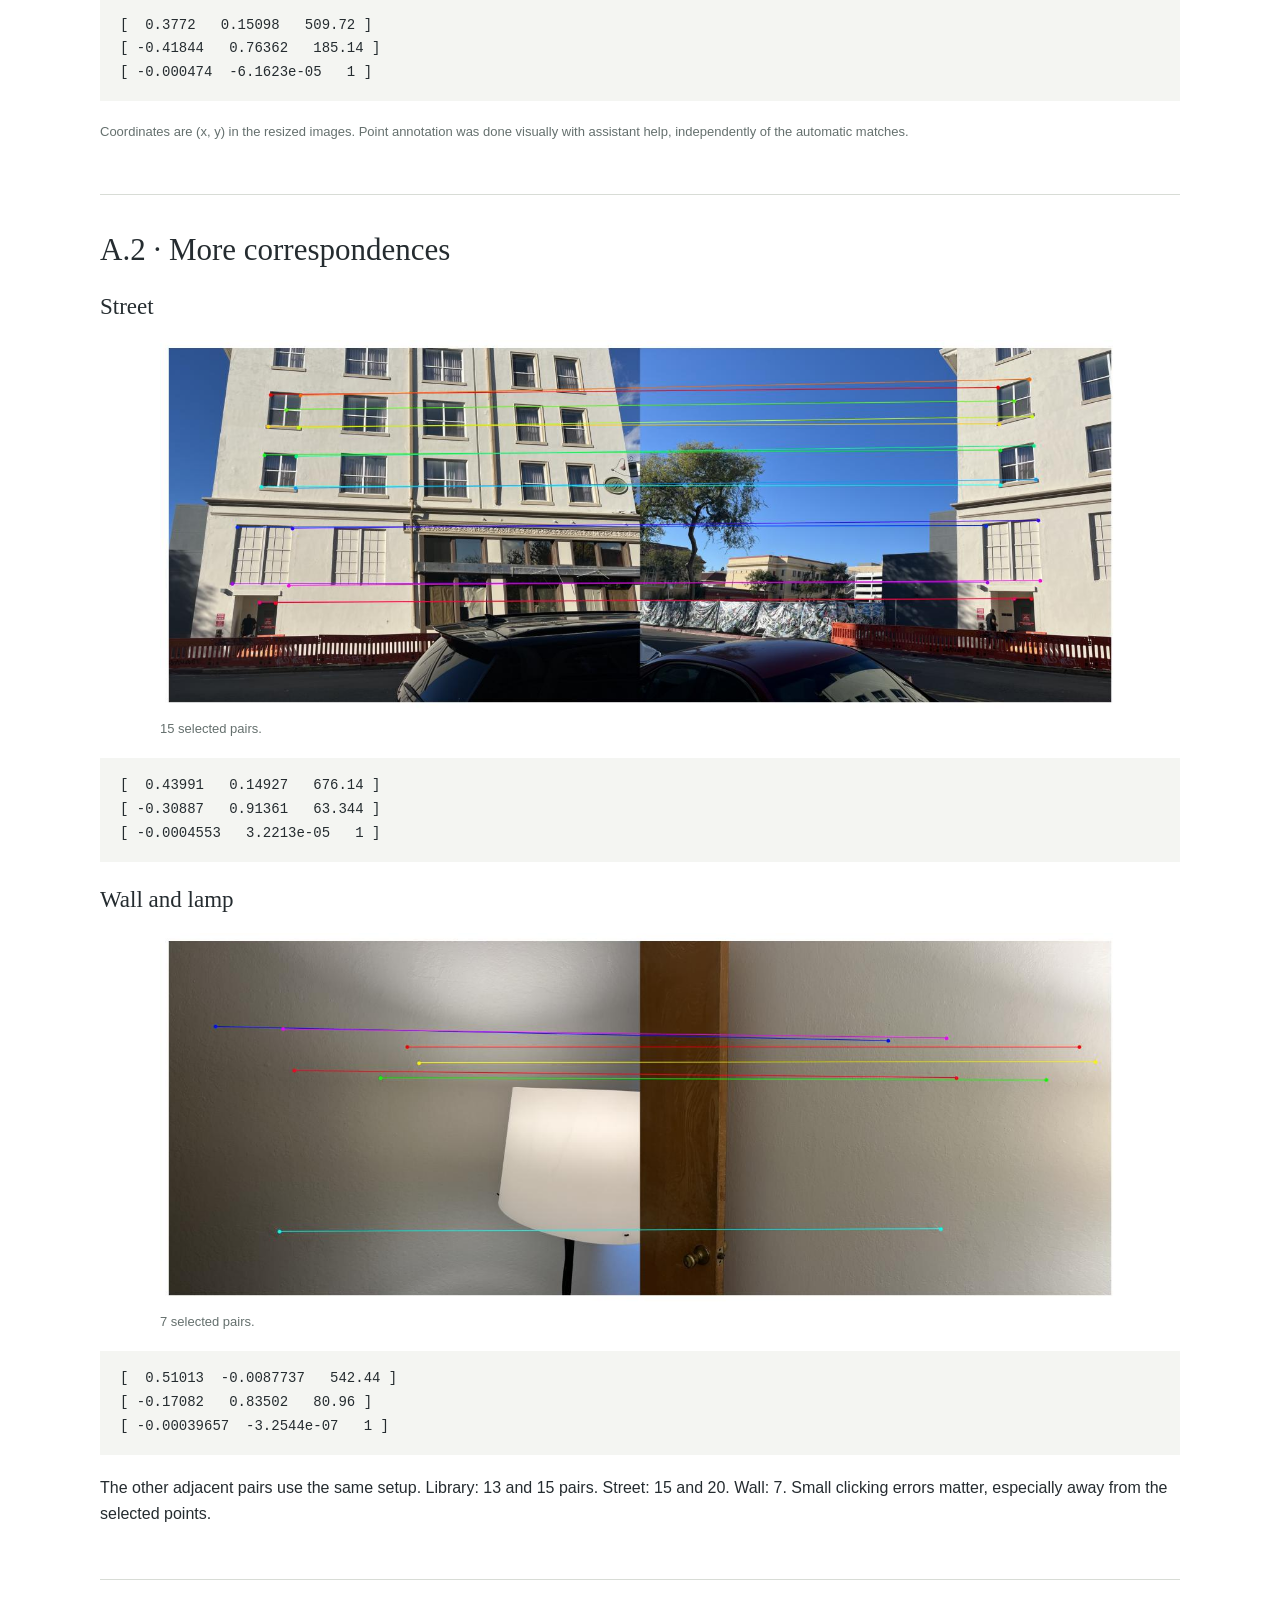
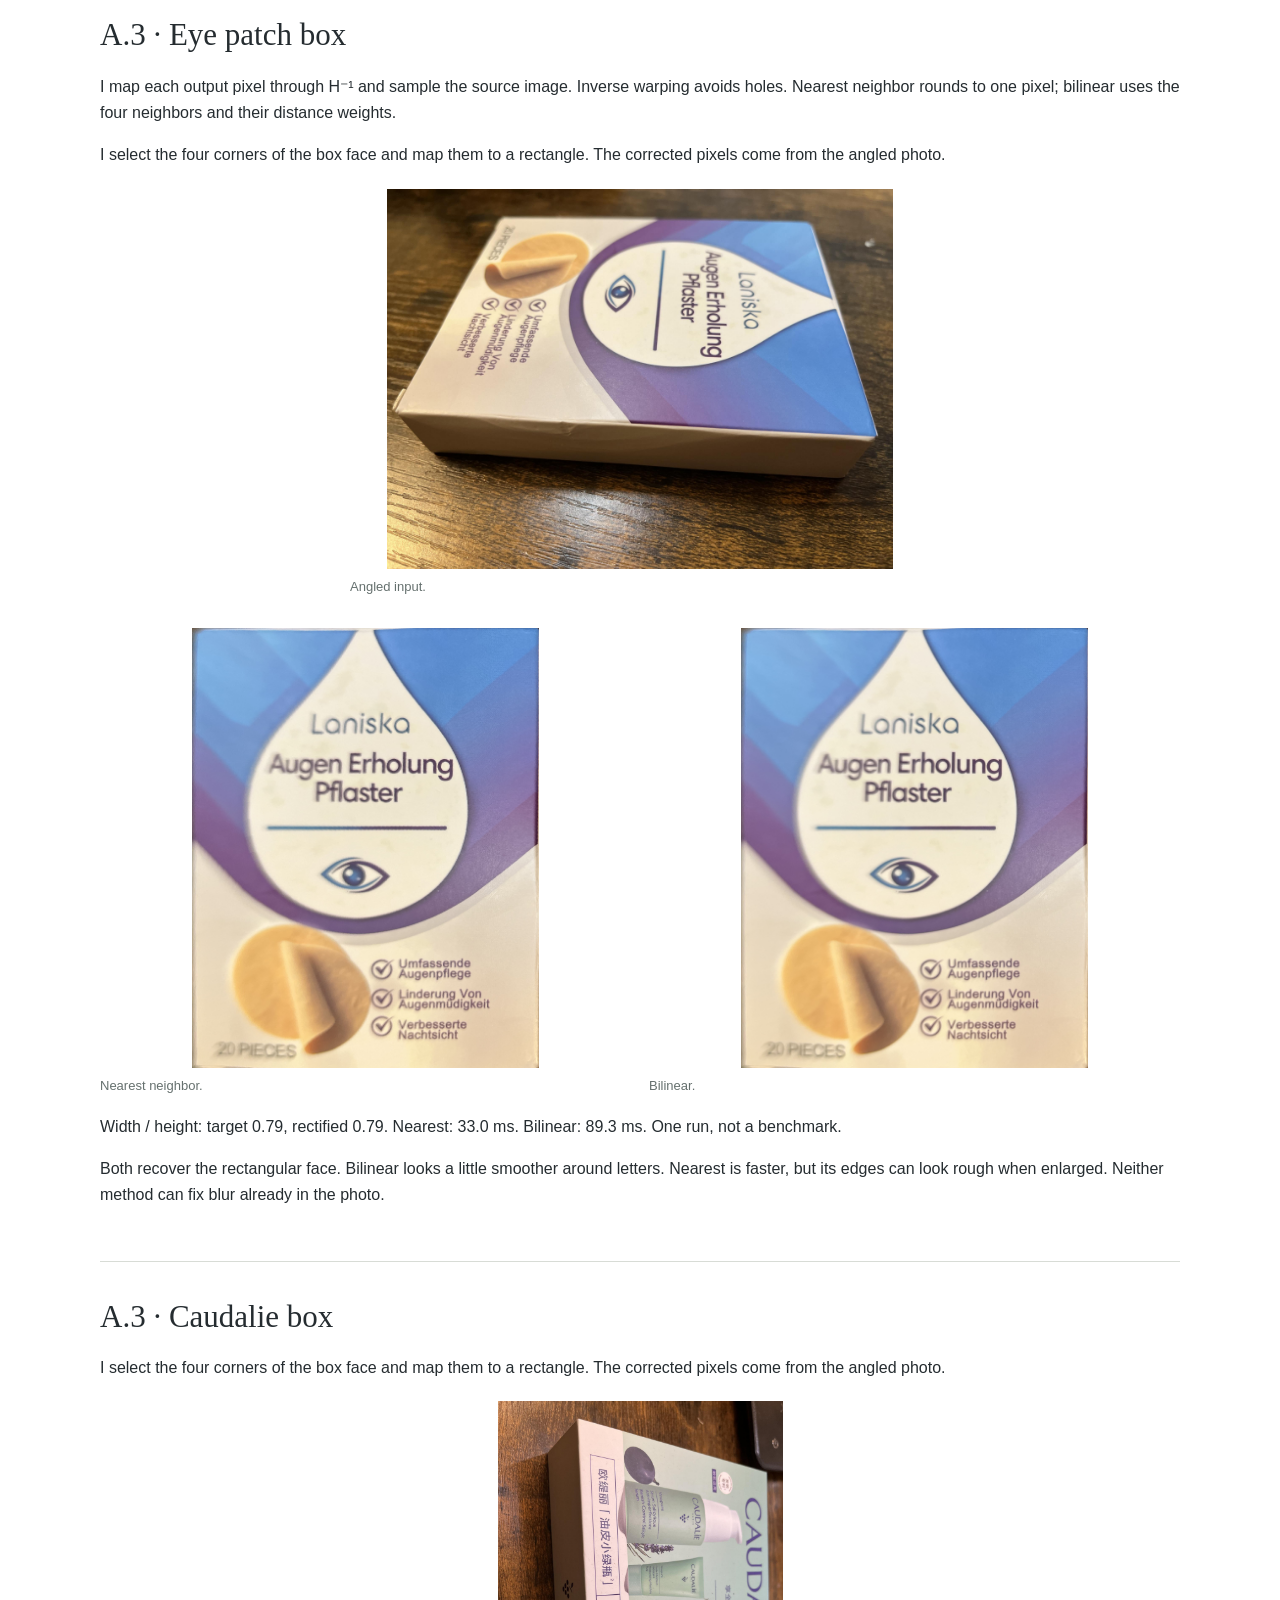
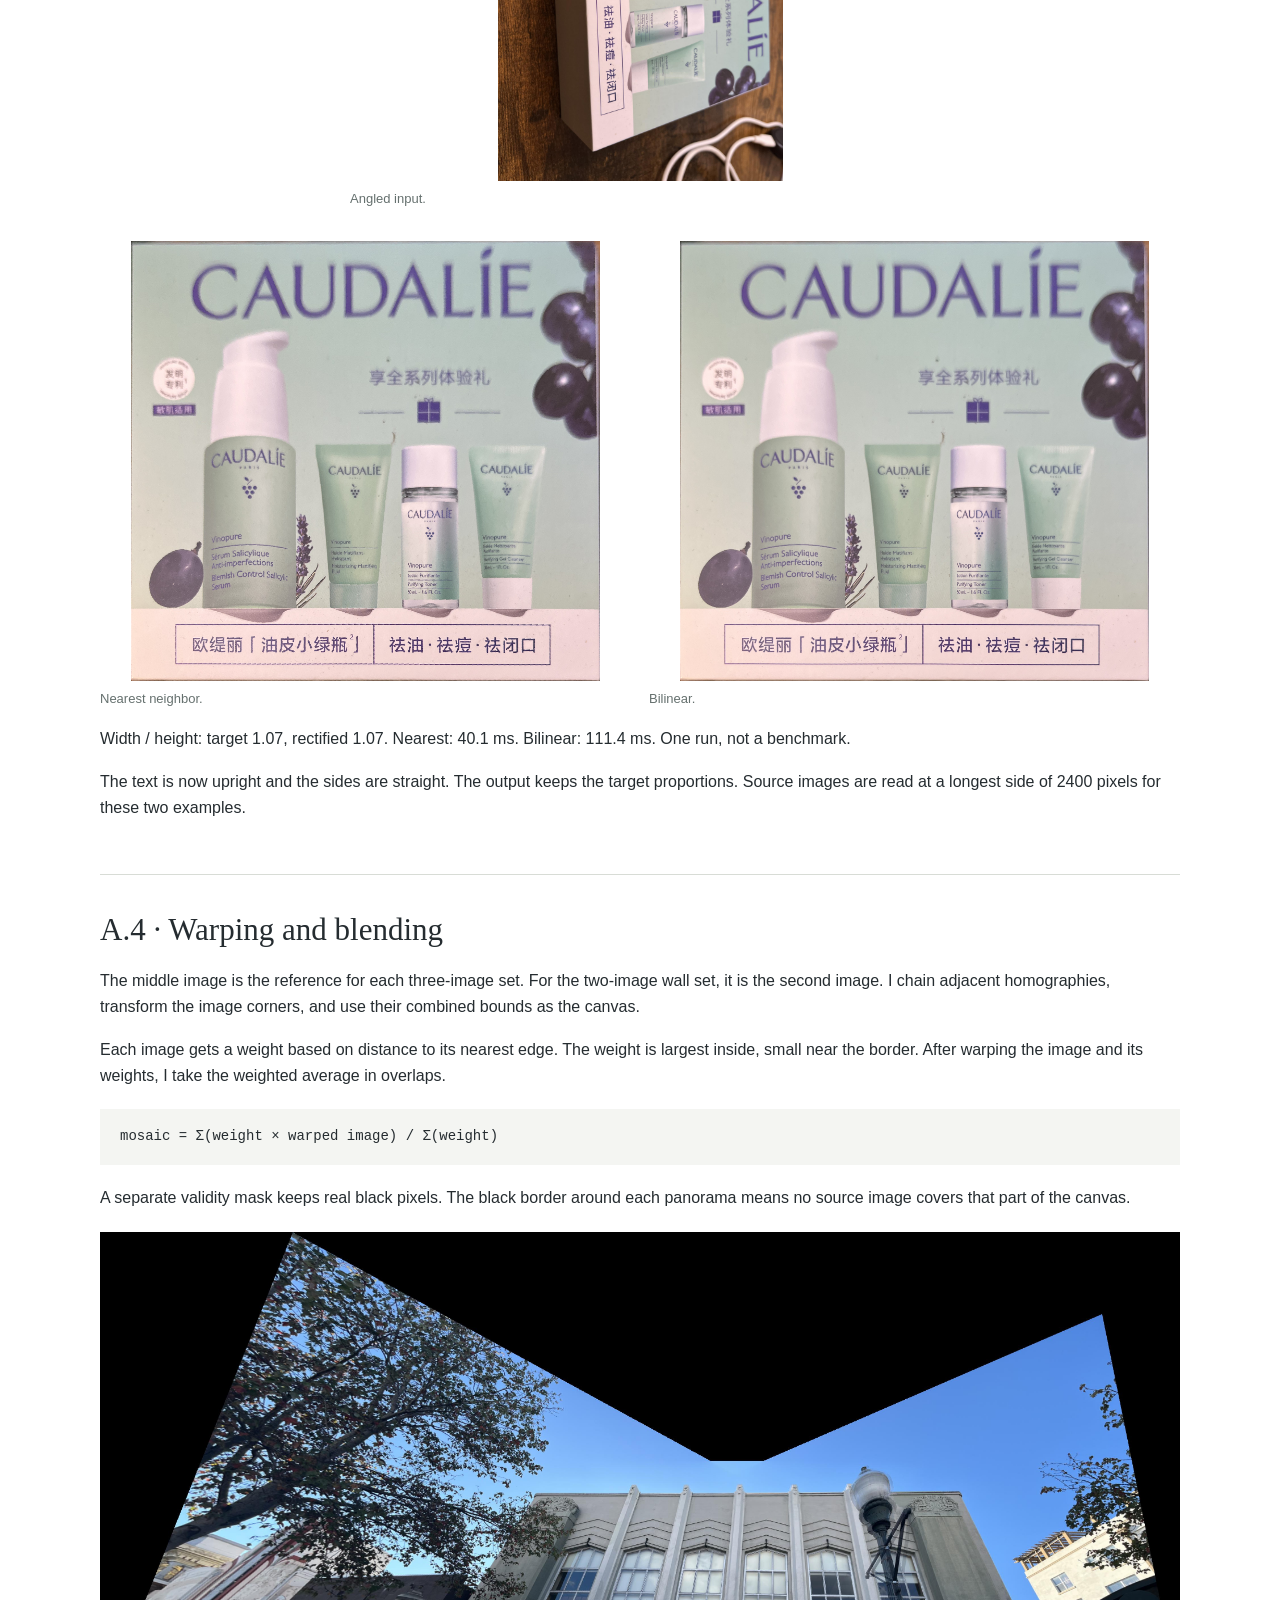
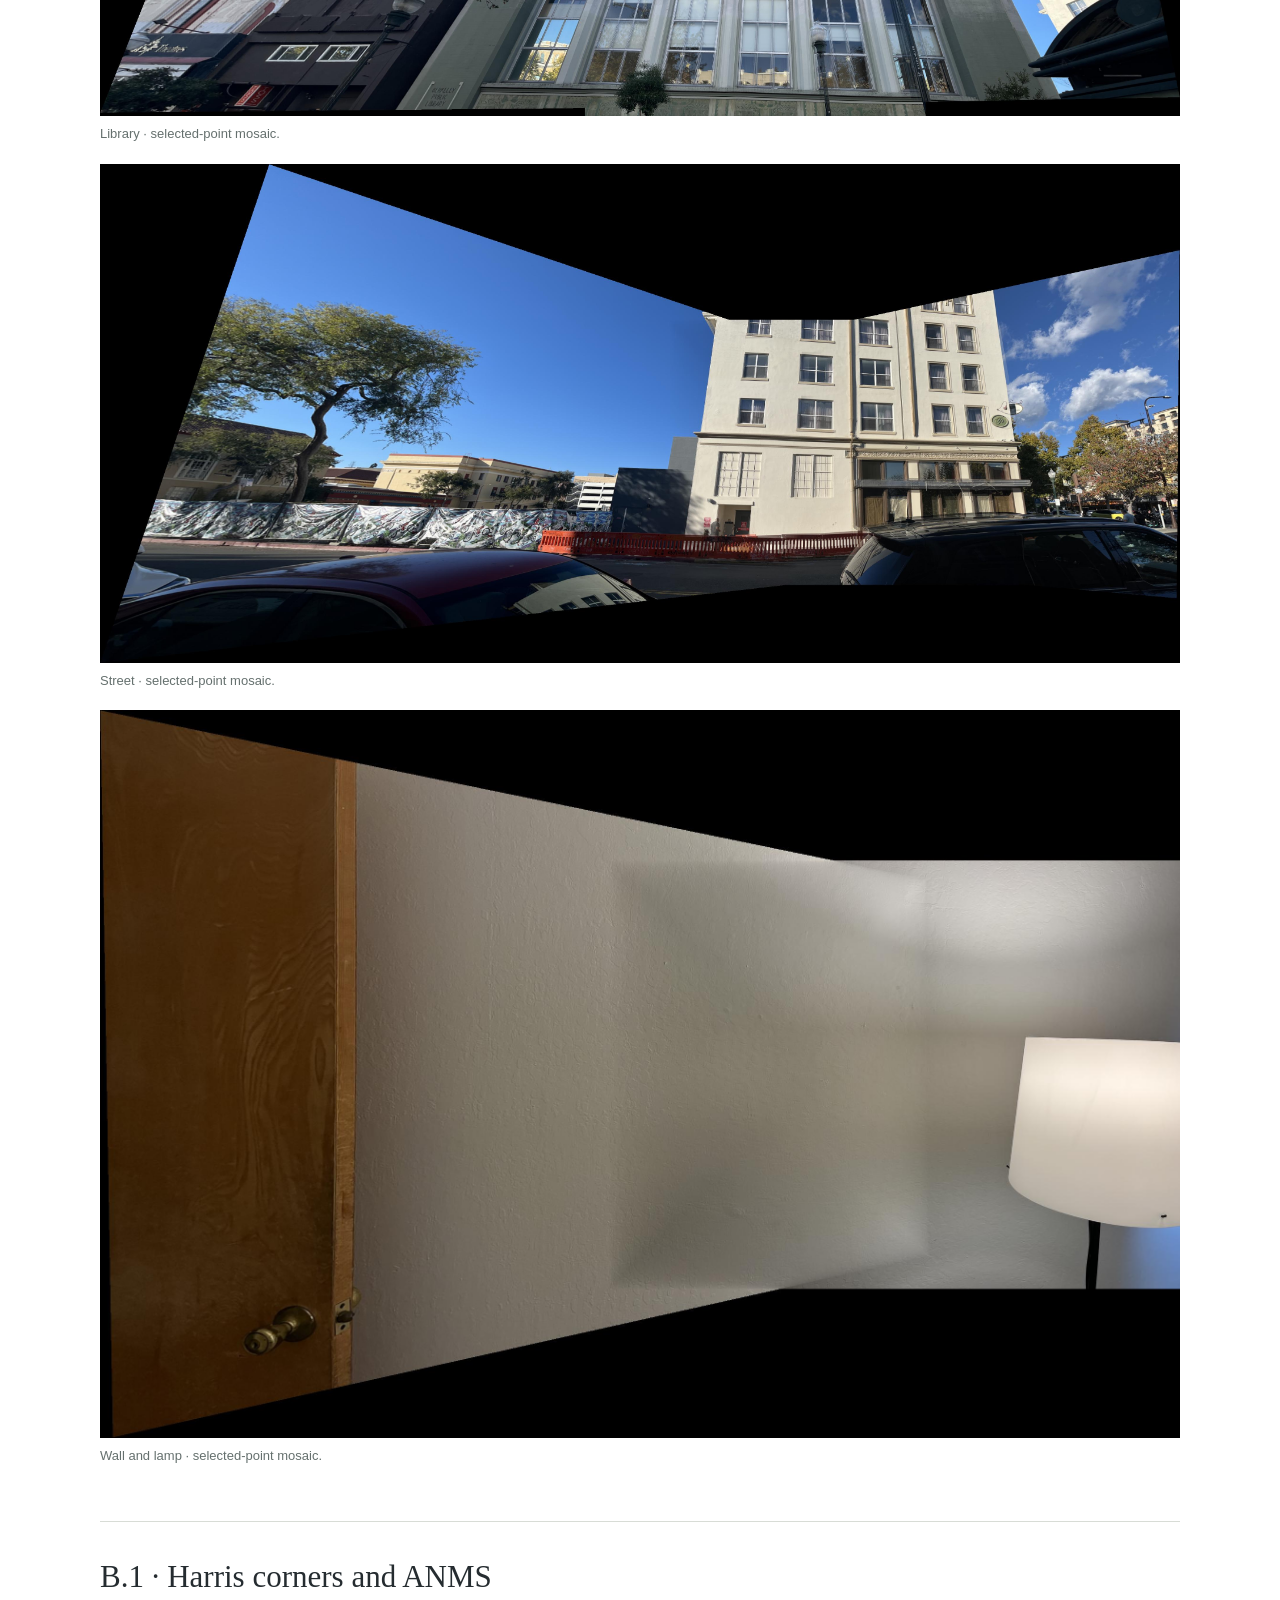
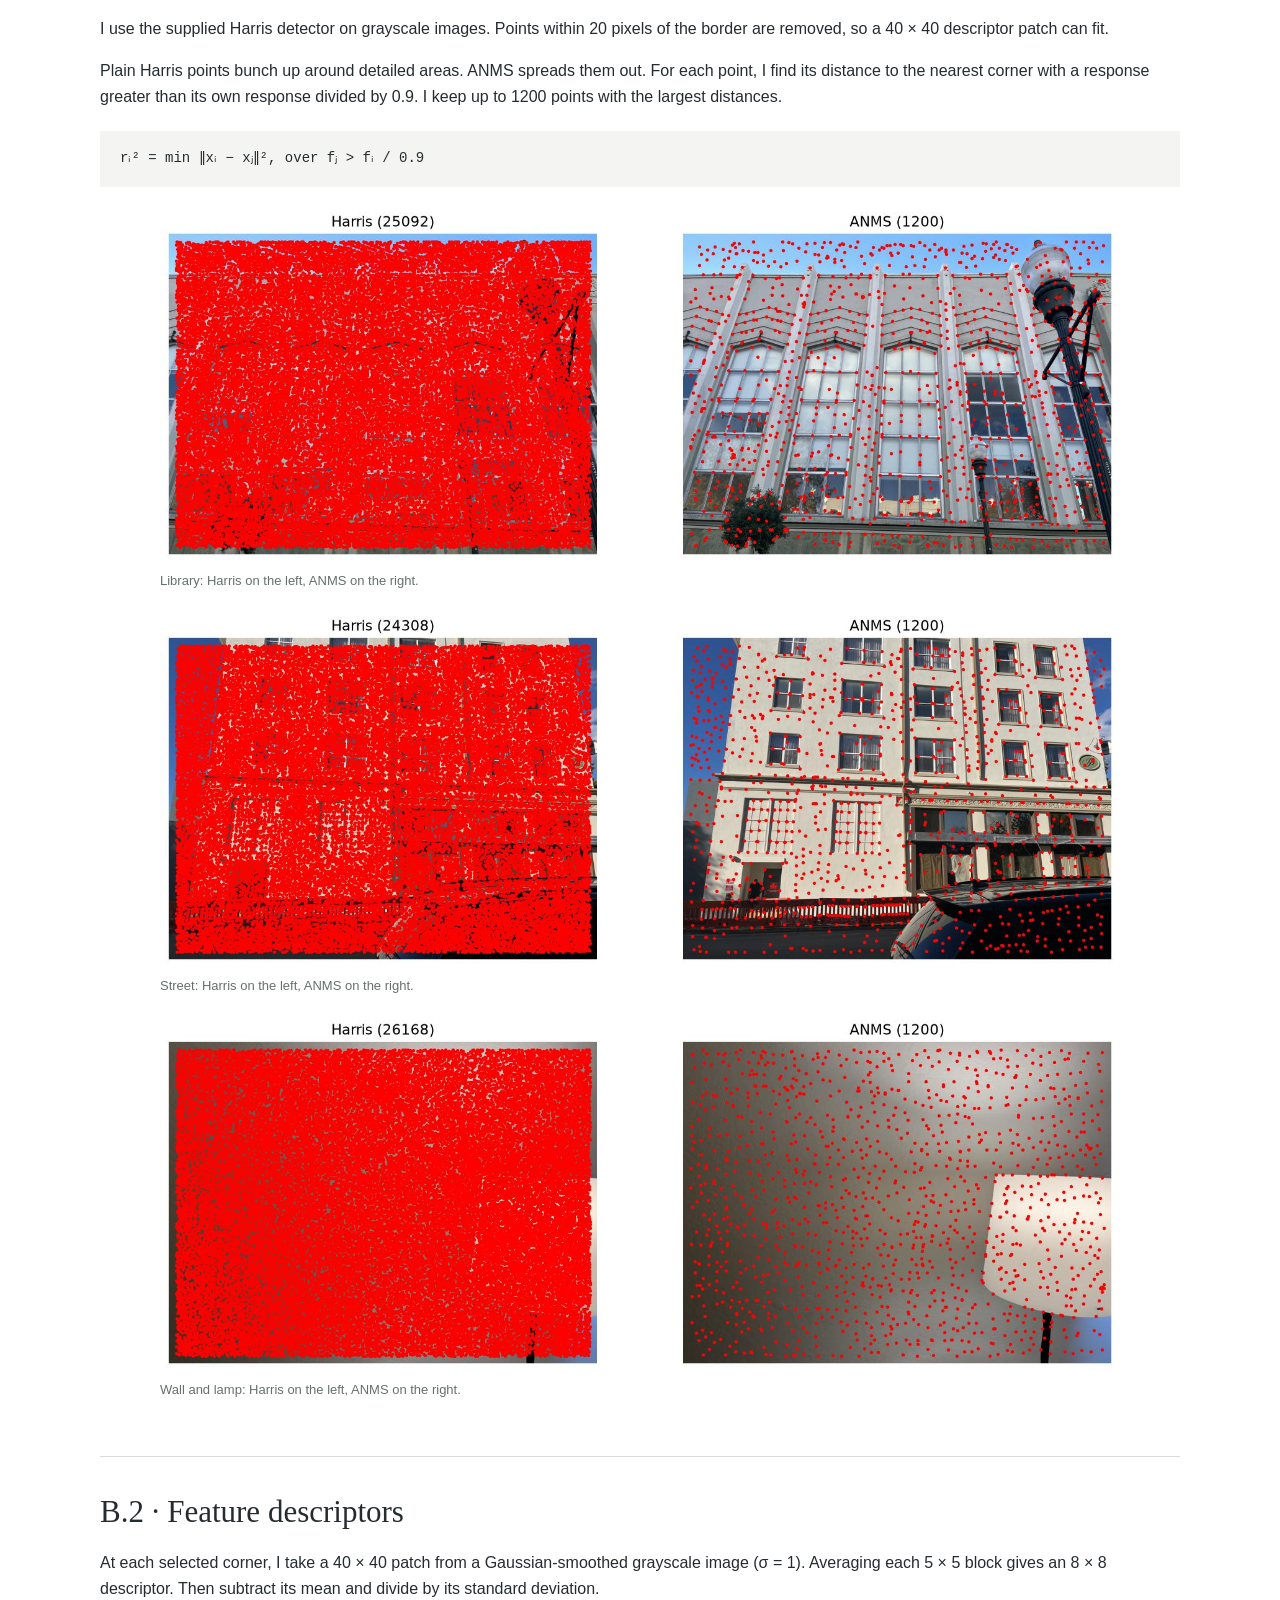
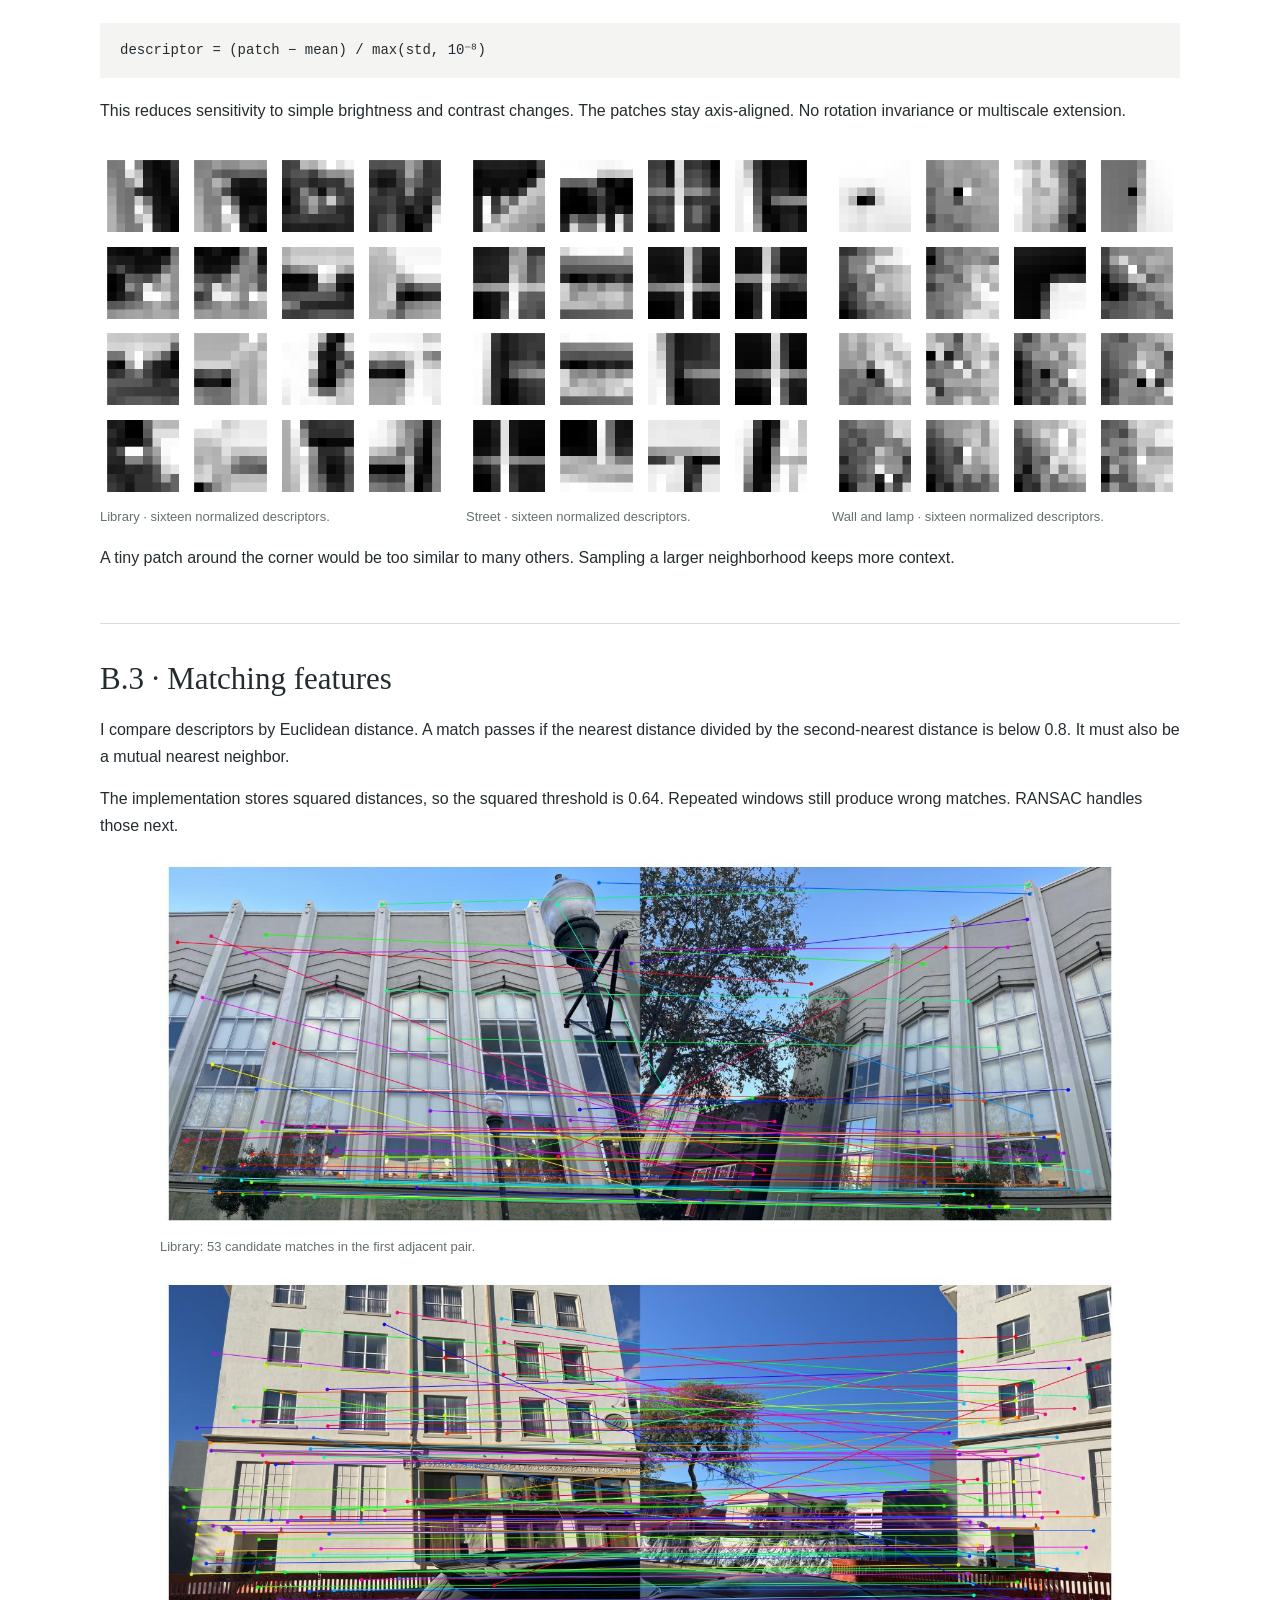
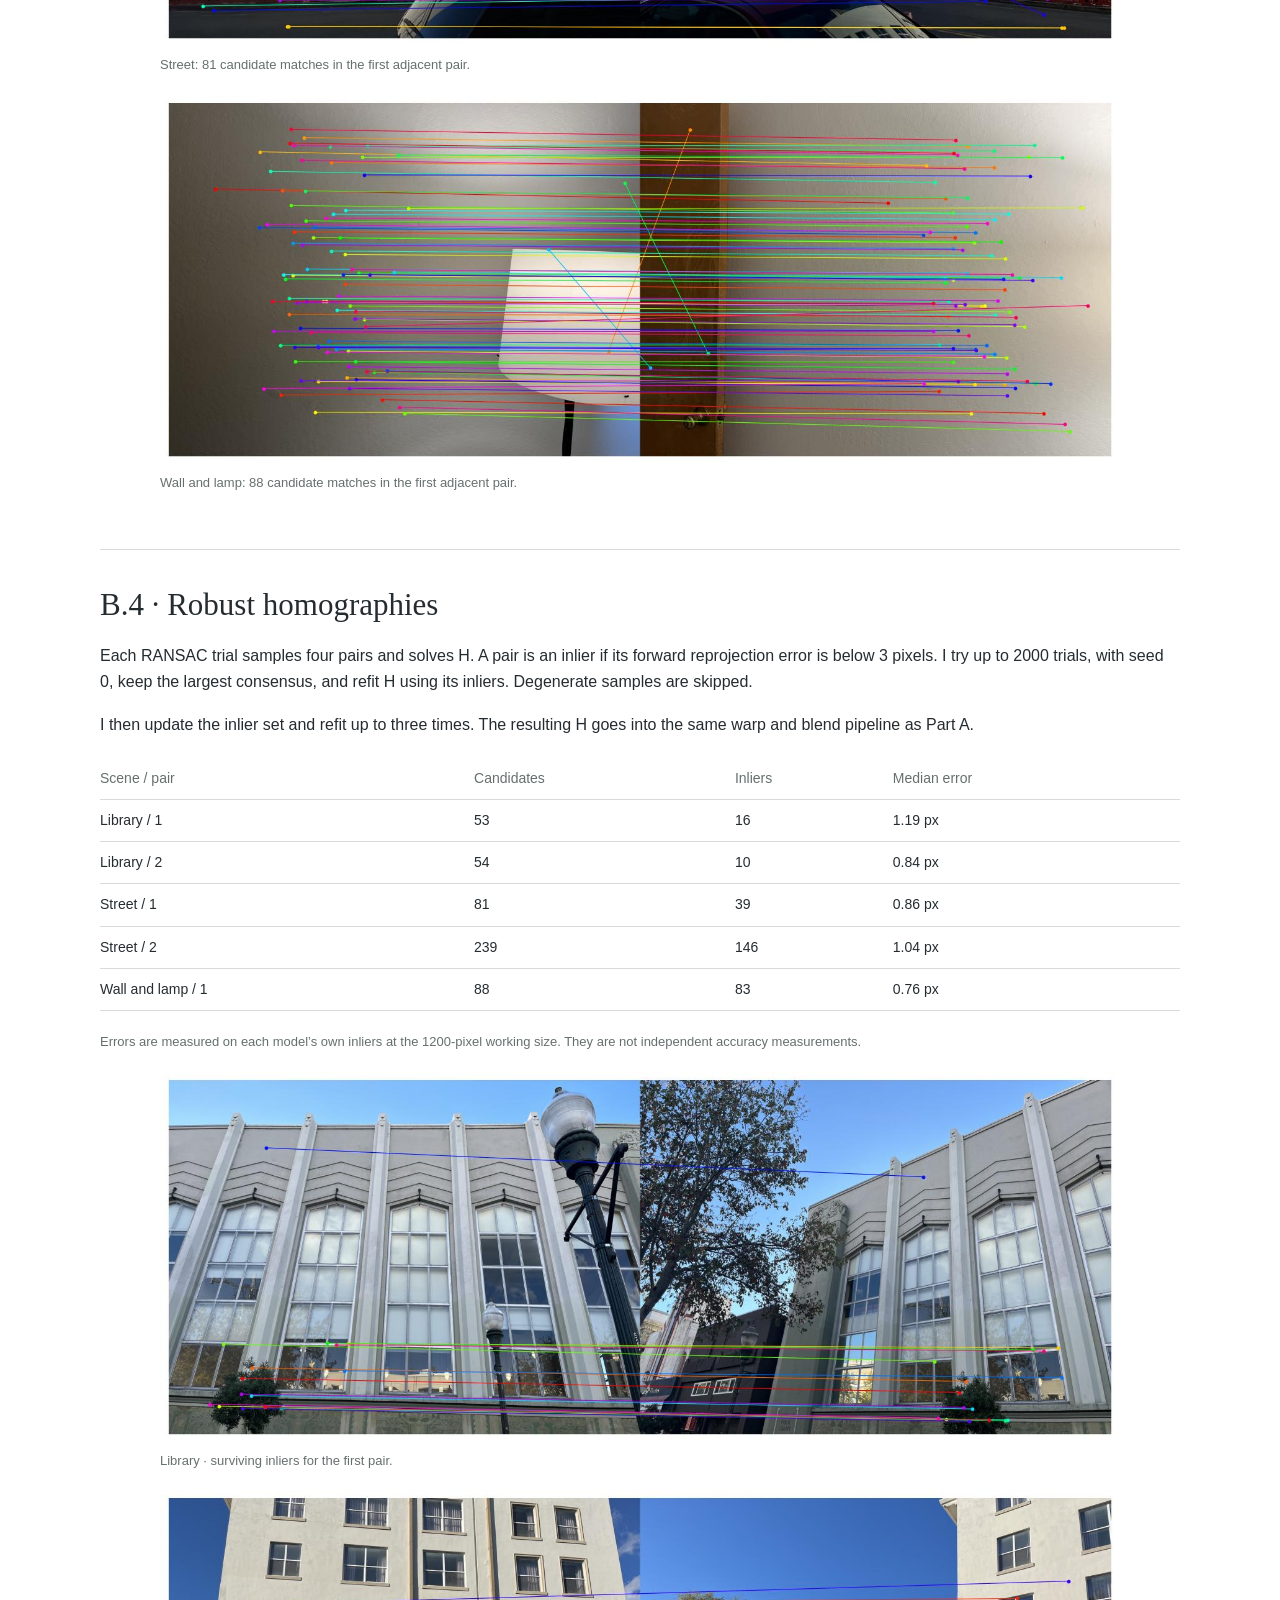
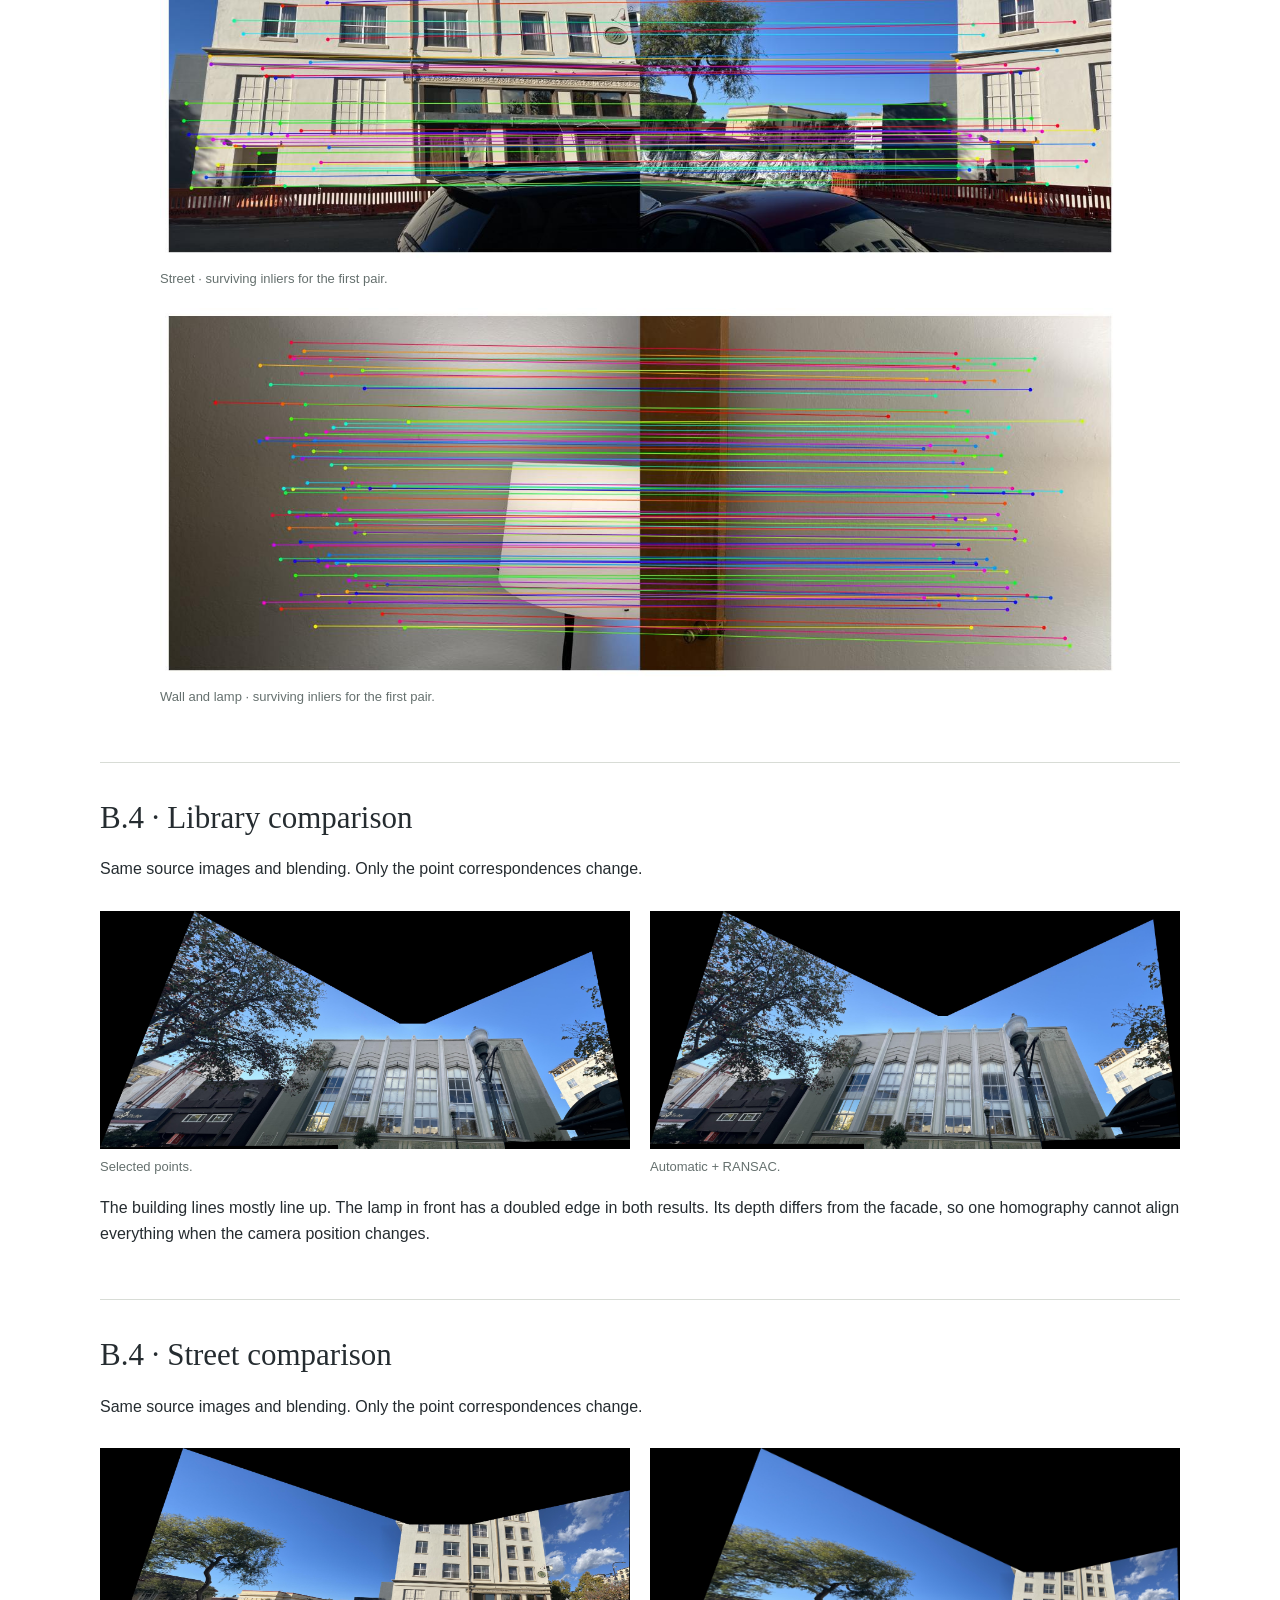
==== commit 7964438e: "Remove optional notes and references sections" ====
--- a/part-b.html
+++ b/part-b.html
@@ -23,11 +23,6 @@
 <p>Each image gets a weight based on distance to its nearest edge. The weight is largest inside, small near the border. After warping the image and its weights, I take the weighted average in overlaps.</p>
 <div class="equation">mosaic = Σ(weight × warped image) / Σ(weight)</div>
 <p>A separate validity mask keeps real black pixels. The black border around each panorama means no source image covers that part of the canvas.</p><figure class="mosaic"><a href="assets/image1_compare_manual_mosaic.jpg"><img src="assets/image1_compare_manual_mosaic.jpg" alt="Library · selected-point mosaic."></a><figcaption>Library · selected-point mosaic.</figcaption></figure><figure class="mosaic"><a href="assets/image2_compare_manual_mosaic.jpg"><img src="assets/image2_compare_manual_mosaic.jpg" alt="Street · selected-point mosaic."></a><figcaption>Street · selected-point mosaic.</figcaption></figure><figure class="mosaic"><a href="assets/image3_compare_manual_mosaic.jpg"><img src="assets/image3_compare_manual_mosaic.jpg" alt="Wall and lamp · selected-point mosaic."></a><figcaption>Wall and lamp · selected-point mosaic.</figcaption></figure></section>
-<section id="a-notes" class="sheet "><h2>Part A · Notes</h2><p>The main building lines mostly line up, but the nearby lamps and cars still have doubled edges. The camera moved a little between shots. Objects at different depths do not follow the same homography.</p>
-<p>The wall has a brightness transition. Weighted blending softens the overlap, but cannot remove every exposure difference or fix alignment. More careful point selection helps; the scene geometry still matters.</p>
-<h3>References and assistance</h3><p>Photographs are my own. Codex assisted with implementation, visual point annotation, testing, and report preparation.</p>
-<p><a href="https://cal-cs180.github.io/fa26/hw/proj3/partA.html">Project 4 Part A</a> · <a href="https://cal-cs180.github.io/fa26/hw/submitting.html">Submission instructions</a></p>
-<p class="small">CS 180 required parts only. No Bells &amp; Whistles extensions.</p></section>
 <section id="b1" class="sheet "><h2>B.1 · Harris corners and ANMS</h2><p>I use the supplied Harris detector on grayscale images. Points within 20 pixels of the border are removed, so a 40 × 40 descriptor patch can fit.</p>
 <p>Plain Harris points bunch up around detailed areas. ANMS spreads them out. For each point, I find its distance to the nearest corner with a response greater than its own response divided by 0.9. I keep up to 1200 points with the largest distances.</p><div class="equation">rᵢ² = min ‖xᵢ − xⱼ‖², over fⱼ &gt; fᵢ / 0.9</div><figure class="feature-wide"><a href="assets/image1_compare_auto_corners_1.jpg"><img src="assets/image1_compare_auto_corners_1.jpg" alt="Library: Harris on the left, ANMS on the right."></a><figcaption>Library: Harris on the left, ANMS on the right.</figcaption></figure><figure class="feature-wide"><a href="assets/image2_compare_auto_corners_1.jpg"><img src="assets/image2_compare_auto_corners_1.jpg" alt="Street: Harris on the left, ANMS on the right."></a><figcaption>Street: Harris on the left, ANMS on the right.</figcaption></figure><figure class="feature-wide"><a href="assets/image3_compare_auto_corners_1.jpg"><img src="assets/image3_compare_auto_corners_1.jpg" alt="Wall and lamp: Harris on the left, ANMS on the right."></a><figcaption>Wall and lamp: Harris on the left, ANMS on the right.</figcaption></figure></section>
 <section id="b2" class="sheet "><h2>B.2 · Feature descriptors</h2><p>At each selected corner, I take a 40 × 40 patch from a Gaussian-smoothed grayscale image (σ = 1). Averaging each 5 × 5 block gives an 8 × 8 descriptor. Then subtract its mean and divide by its standard deviation.</p>
@@ -41,9 +36,6 @@
 <section id="compare1" class="sheet comparison-page"><h2>B.4 · Library comparison</h2><p>Same source images and blending. Only the point correspondences change.</p><div class="grid two comparison"><figure class=""><a href="assets/image1_compare_manual_mosaic.jpg"><img src="assets/image1_compare_manual_mosaic.jpg" alt="Selected points."></a><figcaption>Selected points.</figcaption></figure><figure class=""><a href="assets/image1_compare_auto_mosaic.jpg"><img src="assets/image1_compare_auto_mosaic.jpg" alt="Automatic + RANSAC."></a><figcaption>Automatic + RANSAC.</figcaption></figure></div><p>The building lines mostly line up. The lamp in front has a doubled edge in both results. Its depth differs from the facade, so one homography cannot align everything when the camera position changes.</p></section>
 <section id="compare2" class="sheet comparison-page"><h2>B.4 · Street comparison</h2><p>Same source images and blending. Only the point correspondences change.</p><div class="grid two comparison"><figure class=""><a href="assets/image2_compare_manual_mosaic.jpg"><img src="assets/image2_compare_manual_mosaic.jpg" alt="Selected points."></a><figcaption>Selected points.</figcaption></figure><figure class=""><a href="assets/image2_compare_auto_mosaic.jpg"><img src="assets/image2_compare_auto_mosaic.jpg" alt="Automatic + RANSAC."></a><figcaption>Automatic + RANSAC.</figcaption></figure></div><p>Automatic matching aligns the facade better here. The manual version has more visible offsets around windows and the awning. Cars near the camera still ghost. The wide left side is also stretched by the planar projection.</p></section>
 <section id="compare3" class="sheet comparison-page"><h2>B.4 · Wall and lamp comparison</h2><p>Same source images and blending. Only the point correspondences change.</p><div class="grid two comparison"><figure class=""><a href="assets/image3_compare_manual_mosaic.jpg"><img src="assets/image3_compare_manual_mosaic.jpg" alt="Selected points."></a><figcaption>Selected points.</figcaption></figure><figure class=""><a href="assets/image3_compare_auto_mosaic.jpg"><img src="assets/image3_compare_auto_mosaic.jpg" alt="Automatic + RANSAC."></a><figcaption>Automatic + RANSAC.</figcaption></figure></div><p>Even this wall has enough small dents and texture to match. The automatic result is close to the selected-point result. There is still a broad brightness transition across the wall.</p></section>
-<section id="discussion" class="sheet "><h2>Limitations and notes</h2><p>I also stitched all three indoor photos. The wall aligns, but the lamp appears twice. The matches mainly describe the wall, while the lamp is closer to the camera. The final indoor comparison therefore uses only the first two views.</p><figure class="trial"><a href="assets/results_image3_auto_mosaic.jpg"><img src="assets/results_image3_auto_mosaic.jpg" alt="Three-image trial. Notice the two lamp edges."></a><figcaption>Three-image trial. Notice the two lamp edges.</figcaption></figure><h3>What I learned</h3><p>Finding many matches is not the whole problem. They need to cover the overlap, and the scene needs to fit the model. Blending hides a seam; it does not fix parallax. The near lamps and cars make that very clear.</p>
-<h3>References and assistance</h3><p>Photographs are my own. Harris corner code is supplied by the course. Codex assisted with implementation, visual point annotation, testing, and report preparation. The selected-point coordinates were annotated separately from the automatic matches.</p>
-<p><a href="https://cal-cs180.github.io/fa26/hw/proj3/partA.html">Project 4 Part A</a> · <a href="https://cal-cs180.github.io/fa26/hw/proj3/partB.html">Project 4 Part B</a> · <a href="https://cal-cs180.github.io/fa26/hw/submitting.html">Submission instructions</a></p>
-<p>Brown, Szeliski, and Winder. <em>Multi-Image Matching using Multi-Scale Oriented Patches</em>, 2005. This implementation uses the simplified single-scale, axis-aligned version in the assignment.</p>
-<p class="small">CS 180 required parts only. No Bells &amp; Whistles extensions.</p></section>
+<section id="discussion" class="sheet "><h2>Limitations</h2><p>I also stitched all three indoor photos. The wall aligns, but the lamp appears twice. The matches mainly describe the wall, while the lamp is closer to the camera. The final indoor comparison therefore uses only the first two views.</p><figure class="trial"><a href="assets/results_image3_auto_mosaic.jpg"><img src="assets/results_image3_auto_mosaic.jpg" alt="Three-image trial. Notice the two lamp edges."></a><figcaption>Three-image trial. Notice the two lamp edges.</figcaption></figure><h3>What I learned</h3><p>Finding many matches is not the whole problem. They need to cover the overlap, and the scene needs to fit the model. Blending hides a seam; it does not fix parallax. The near lamps and cars make that very clear.</p>
+</section>
 </main><footer class="wrap">CS 180 · Project 4 · Fall 2026</footer></body></html>
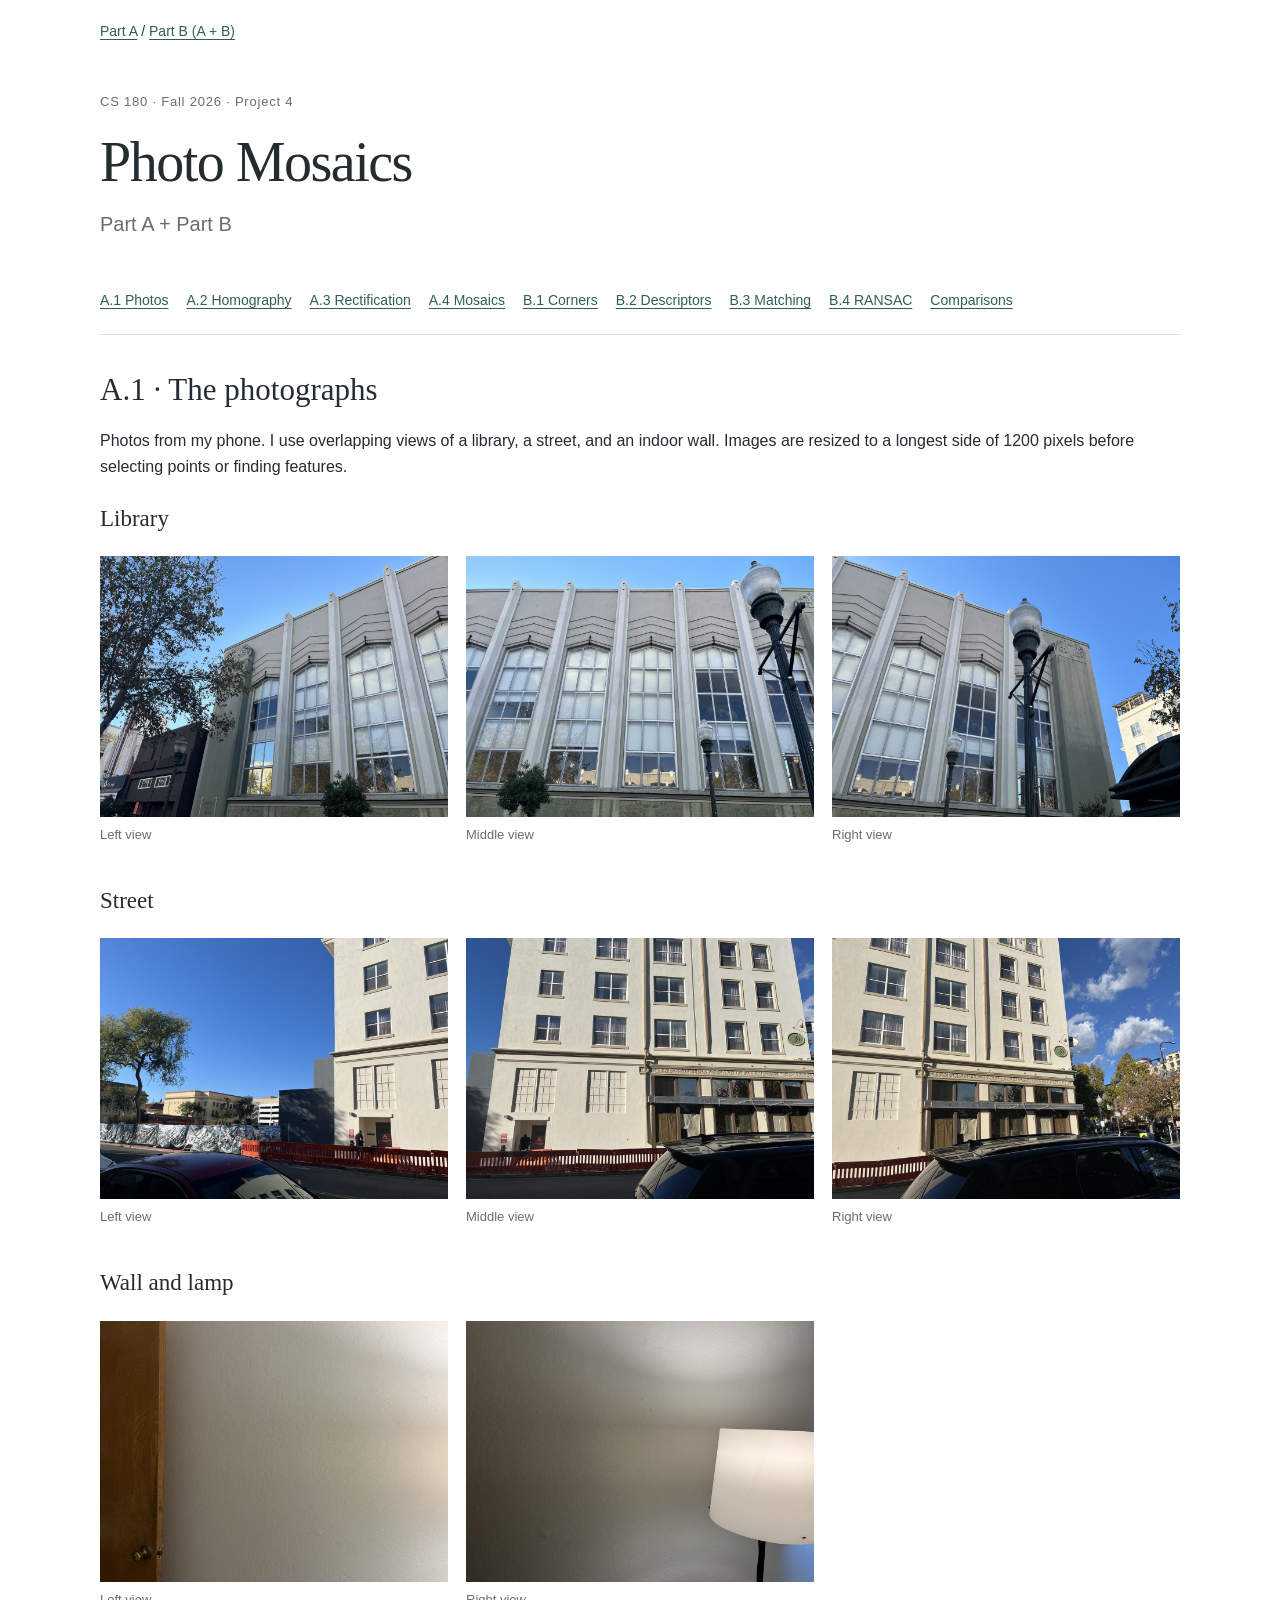
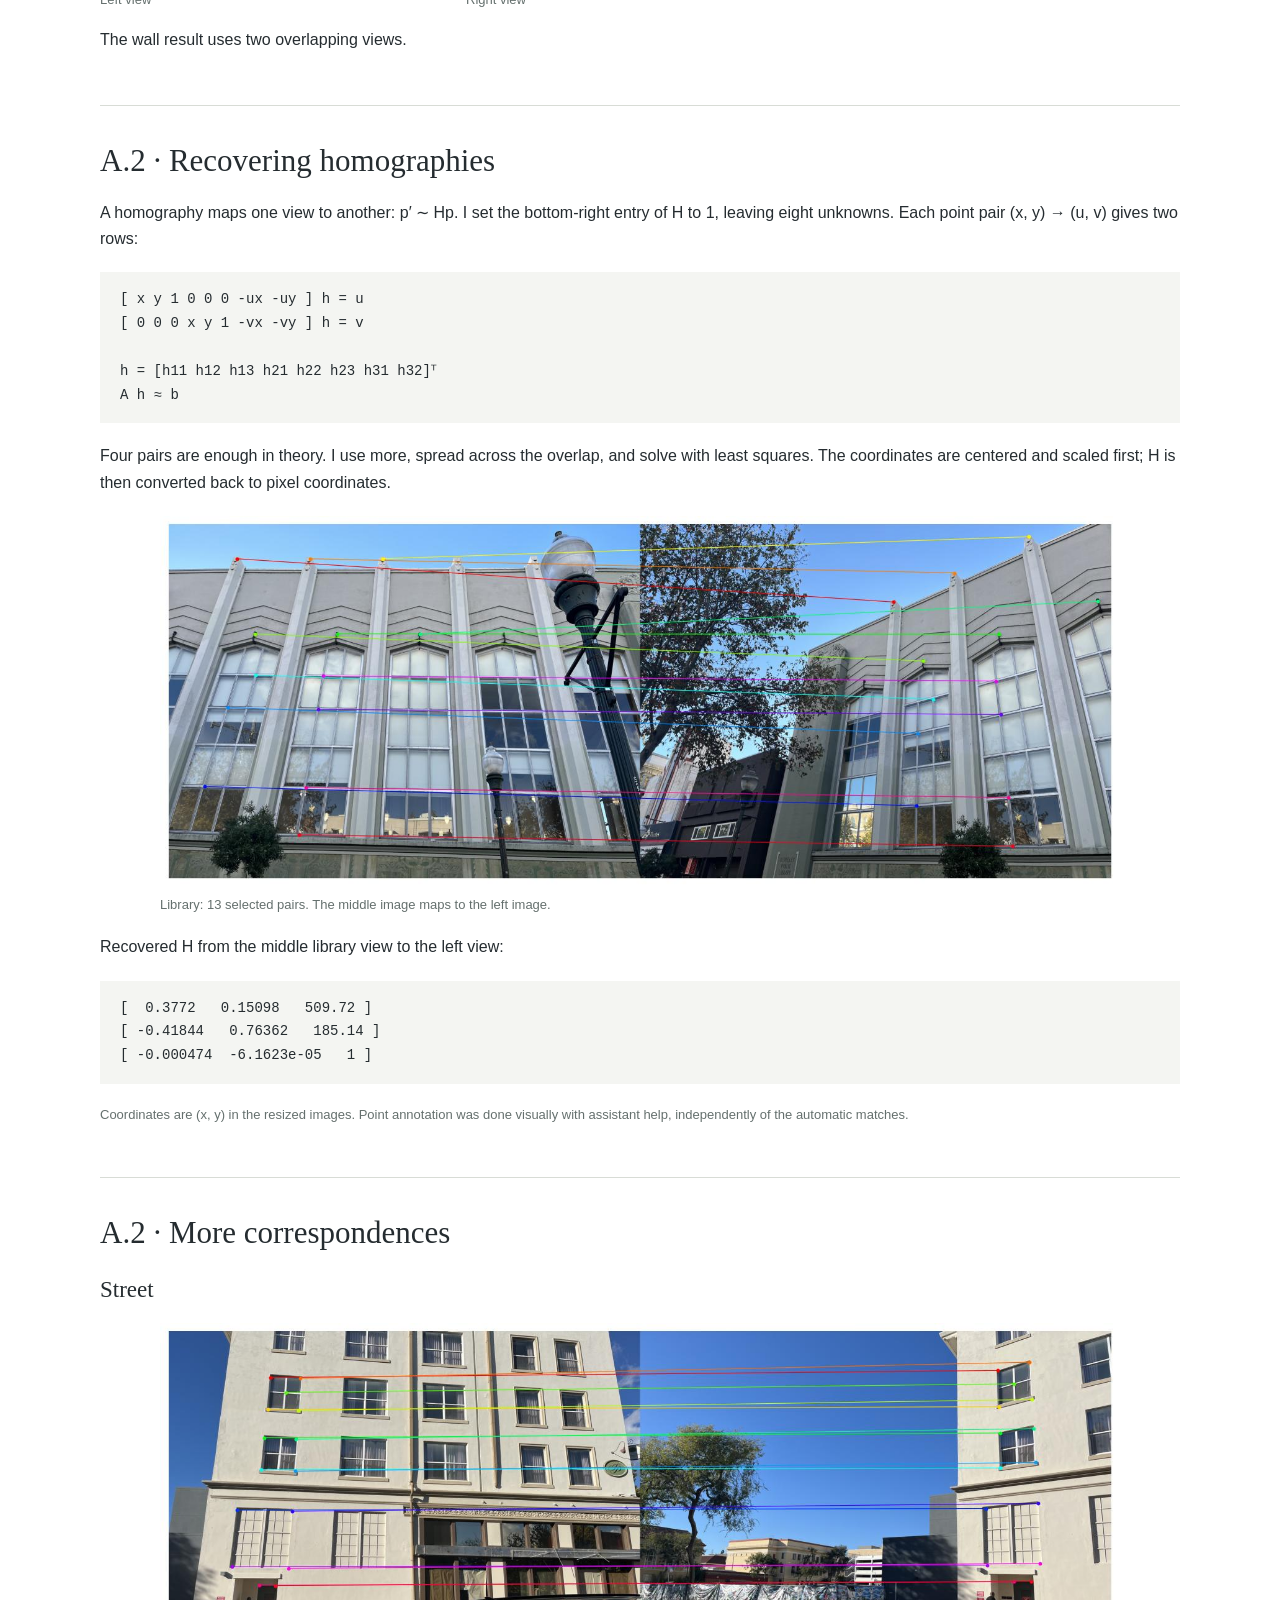
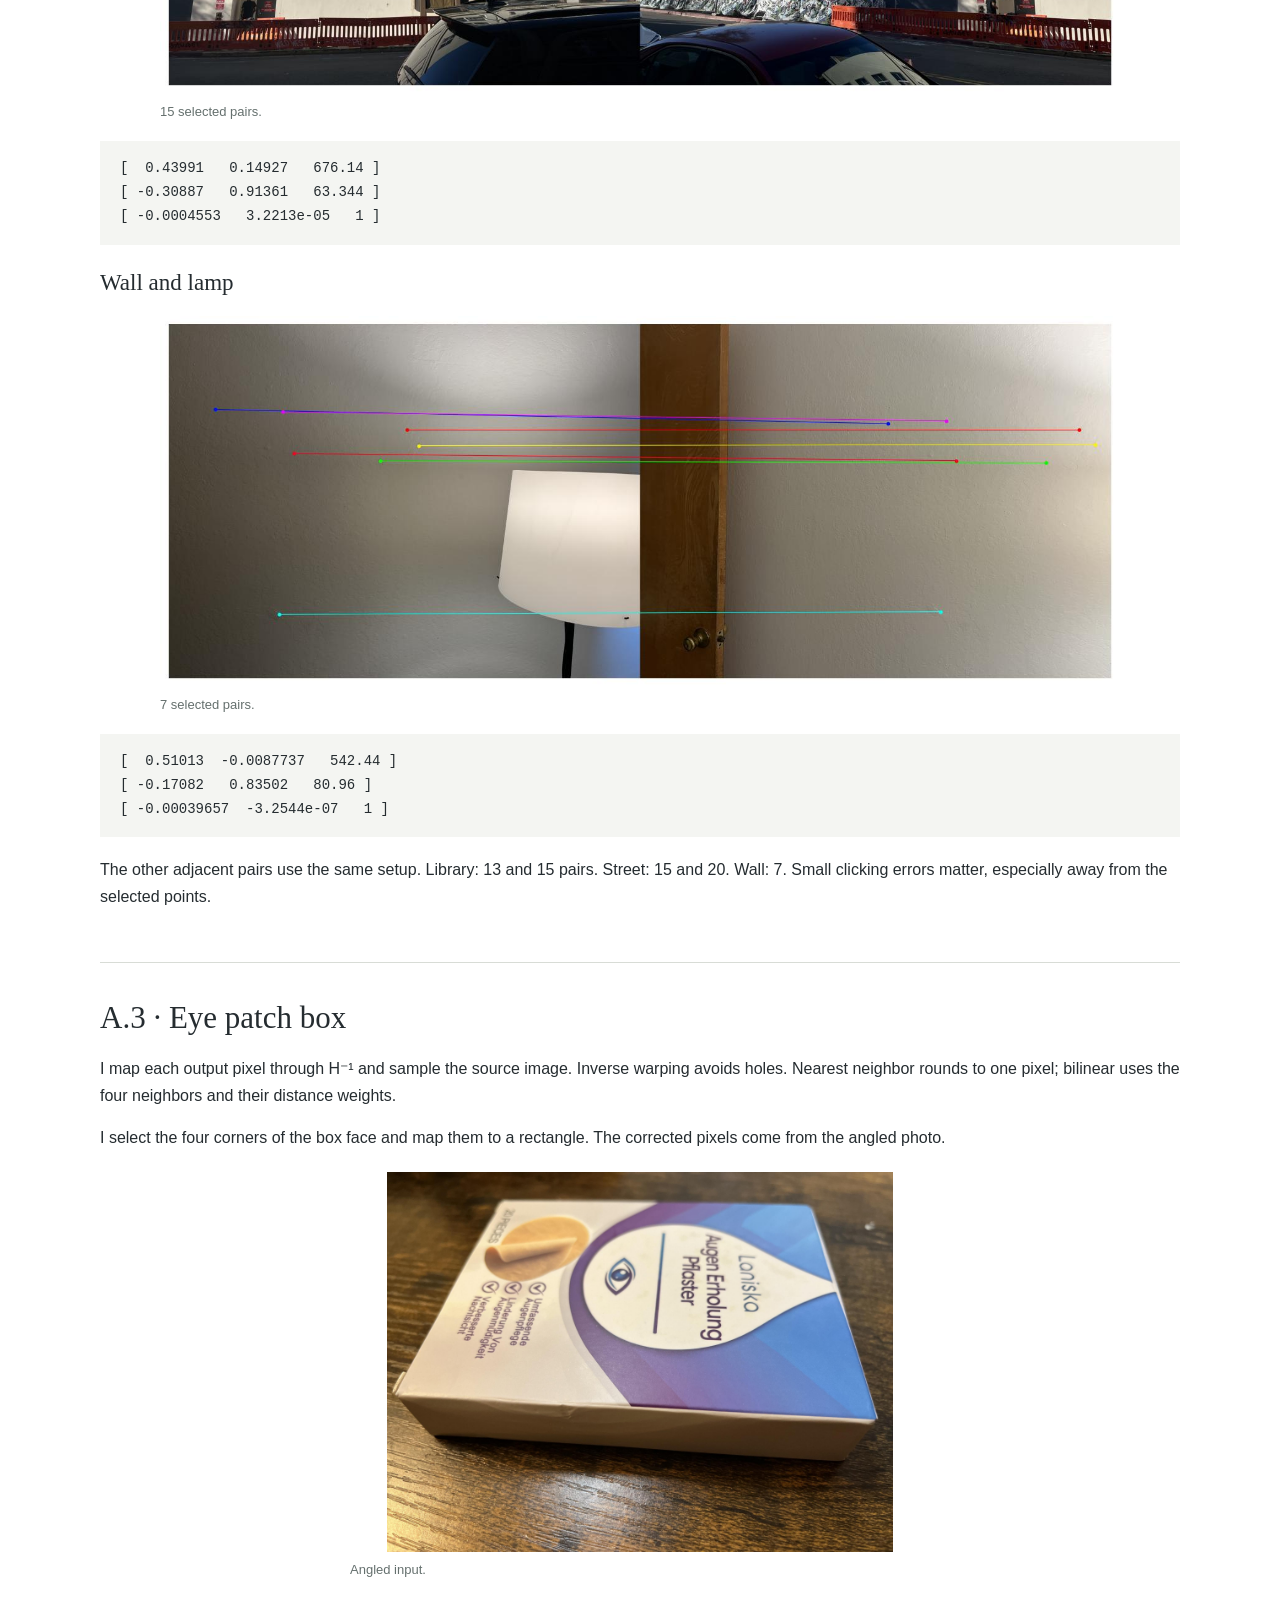
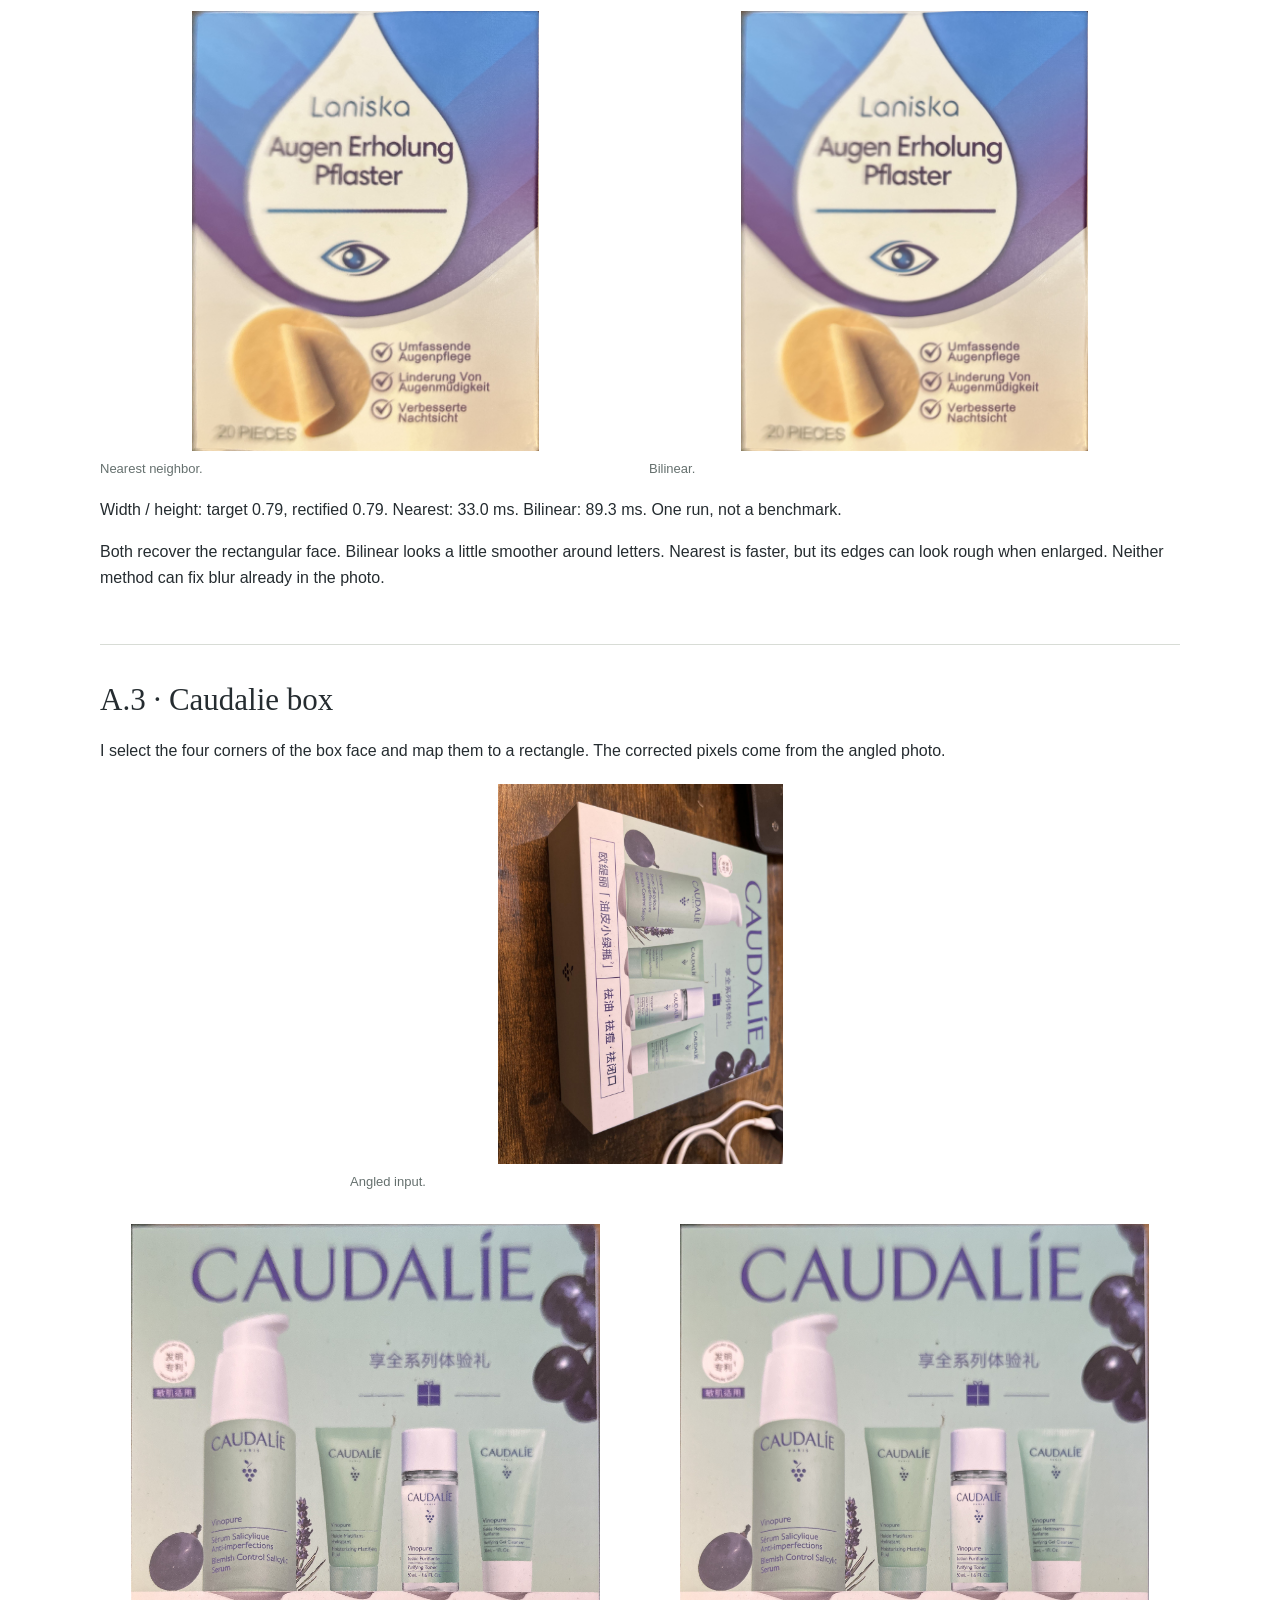
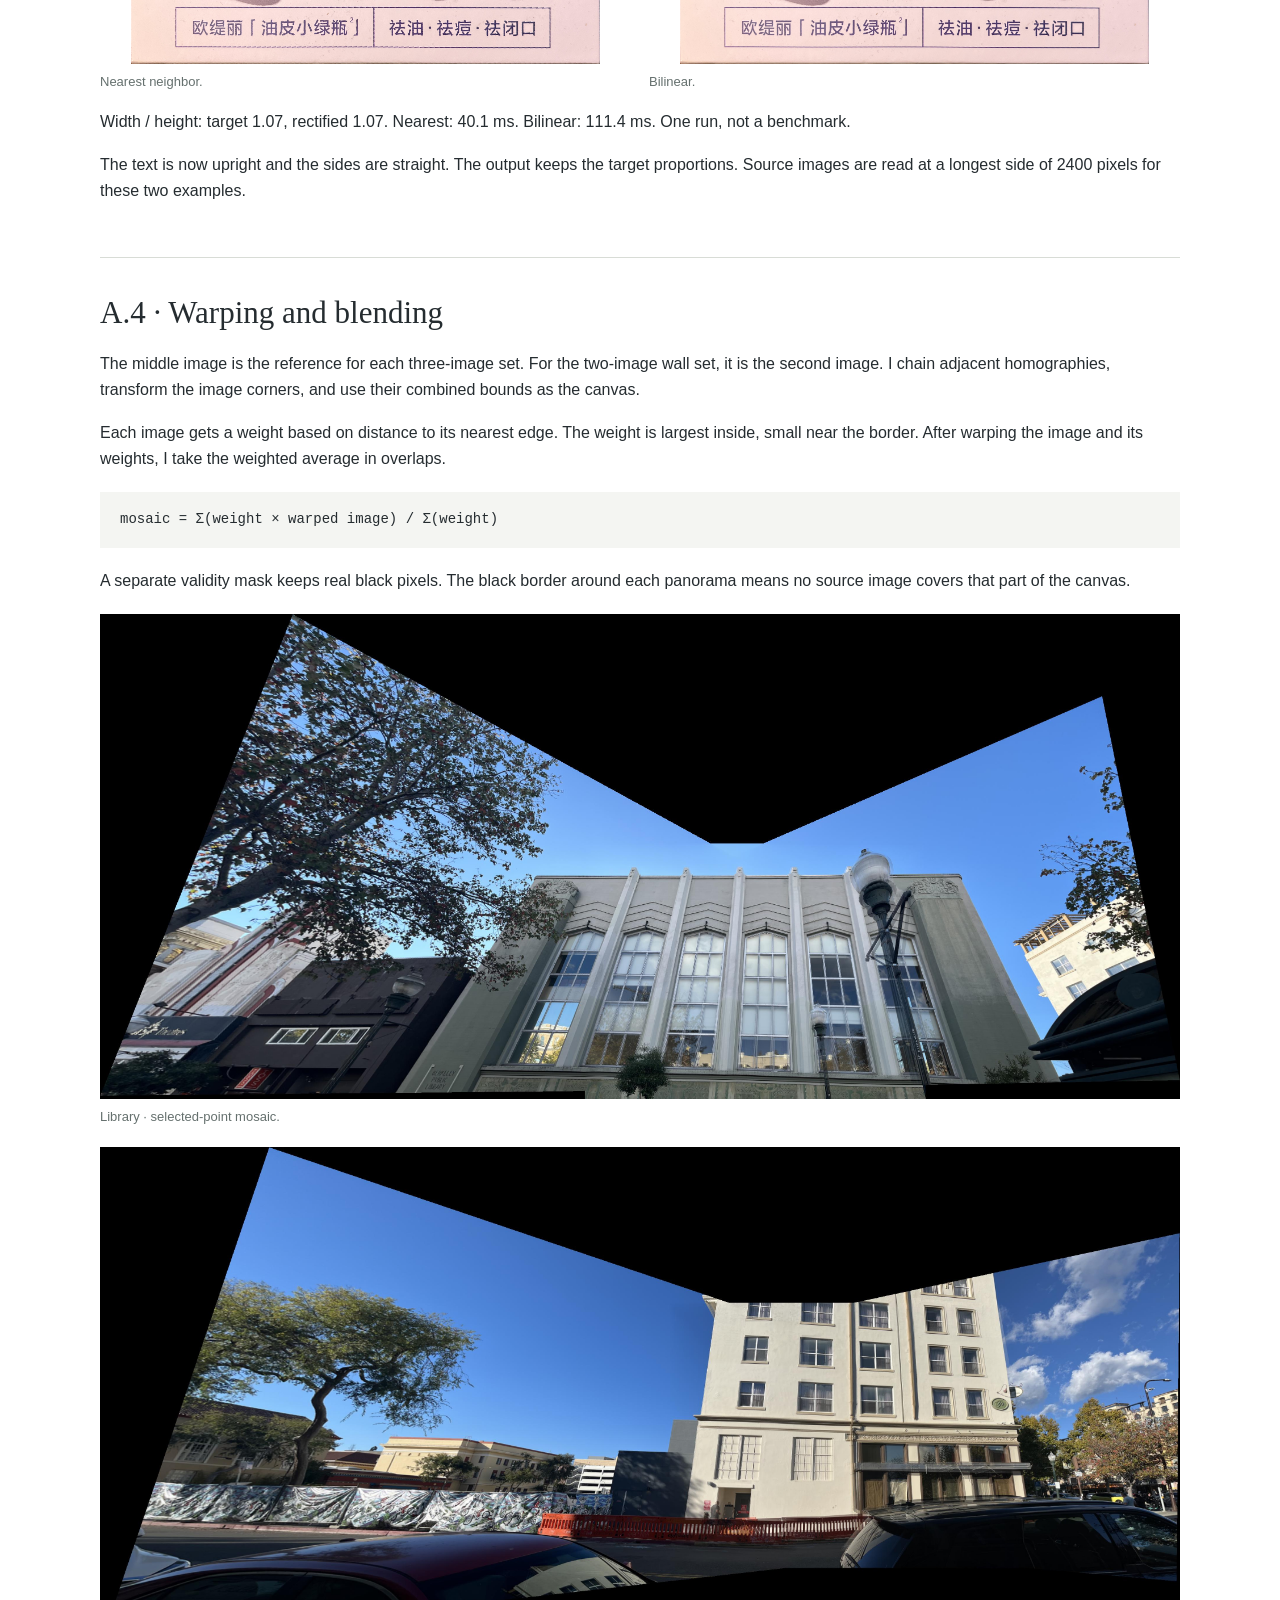
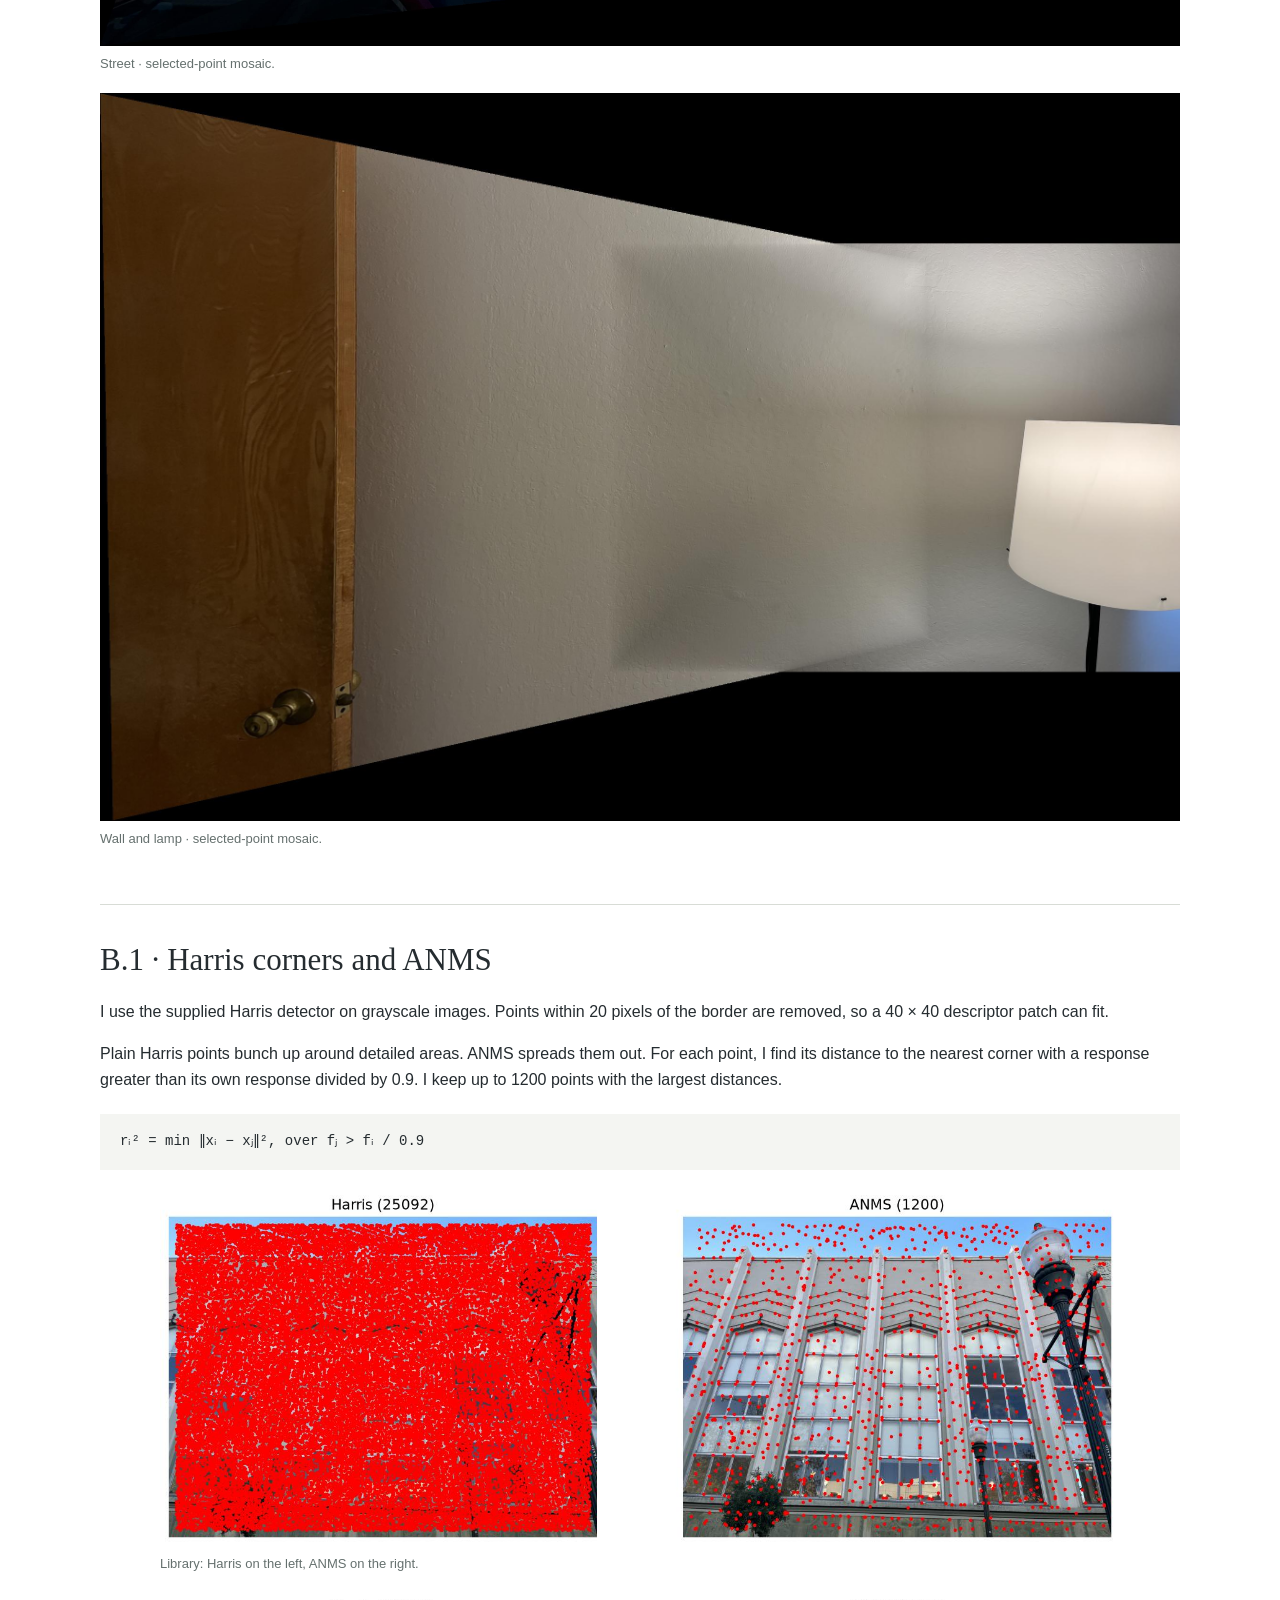
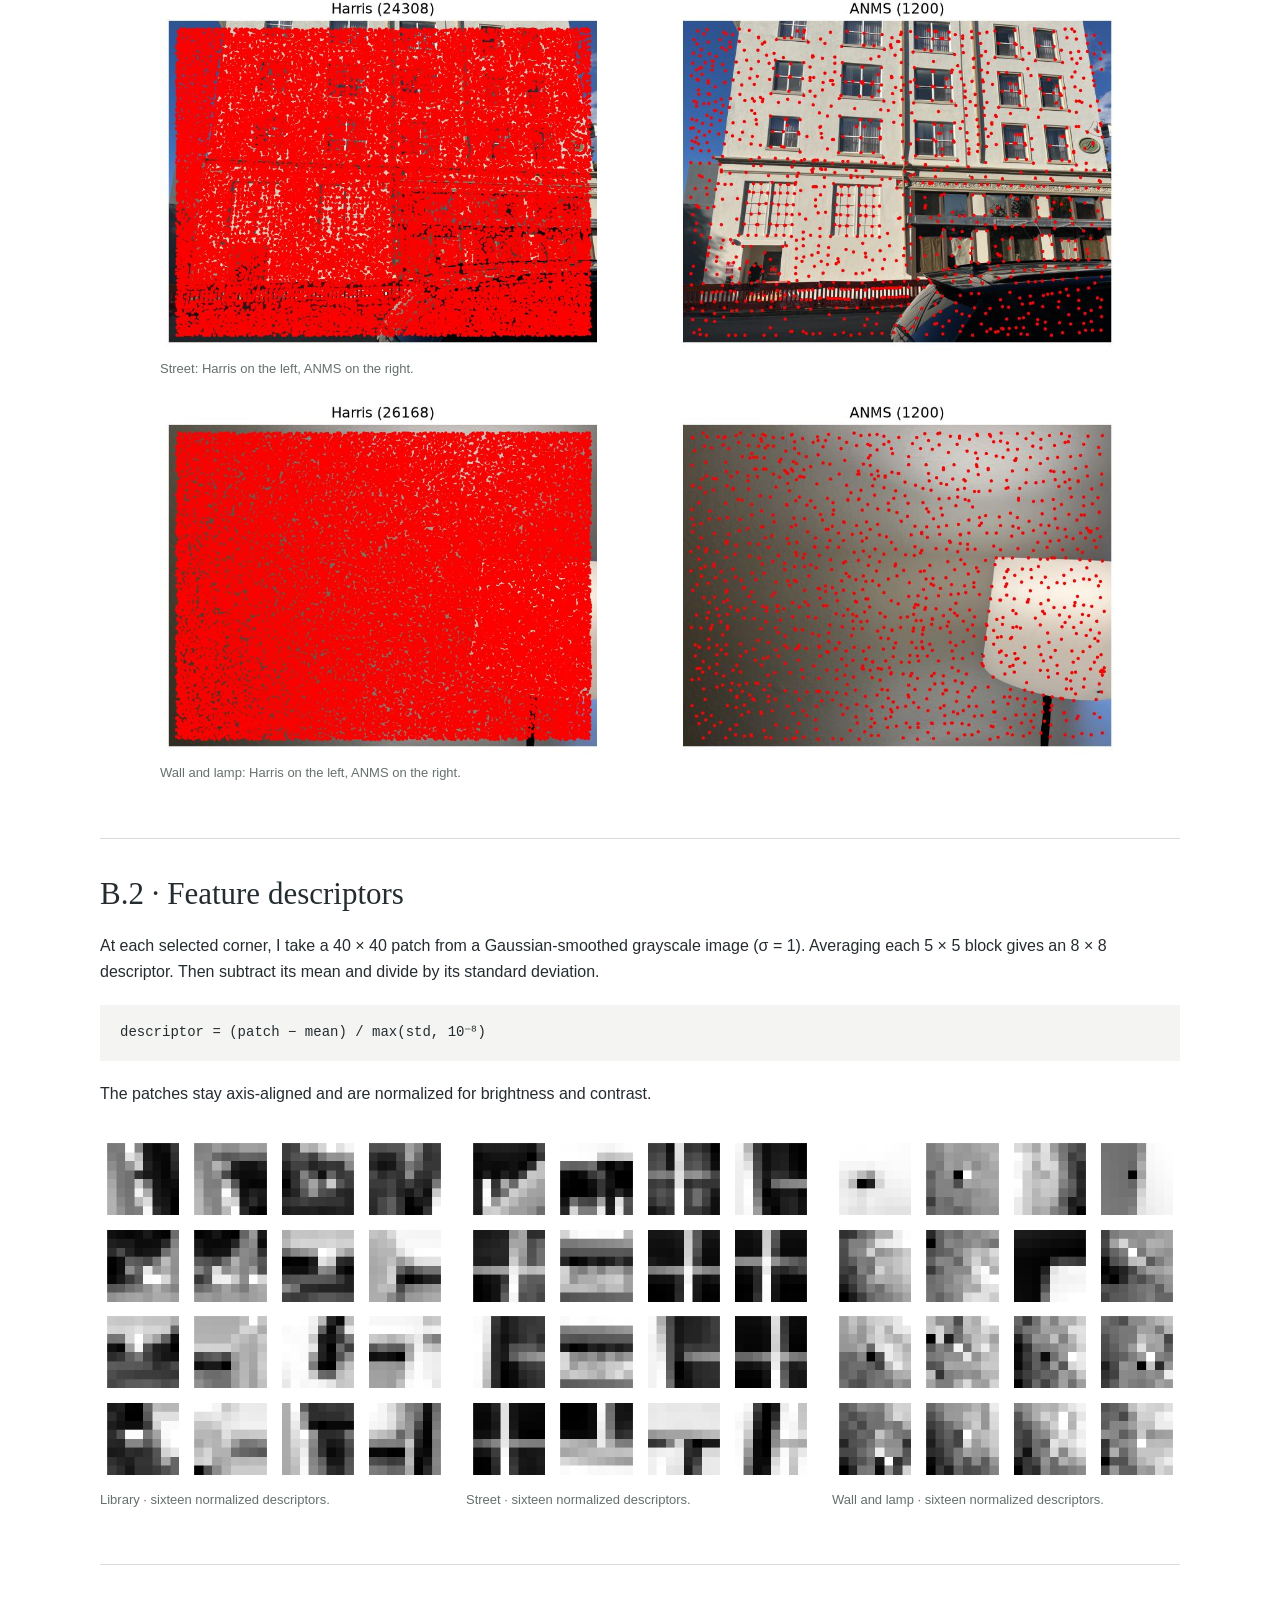
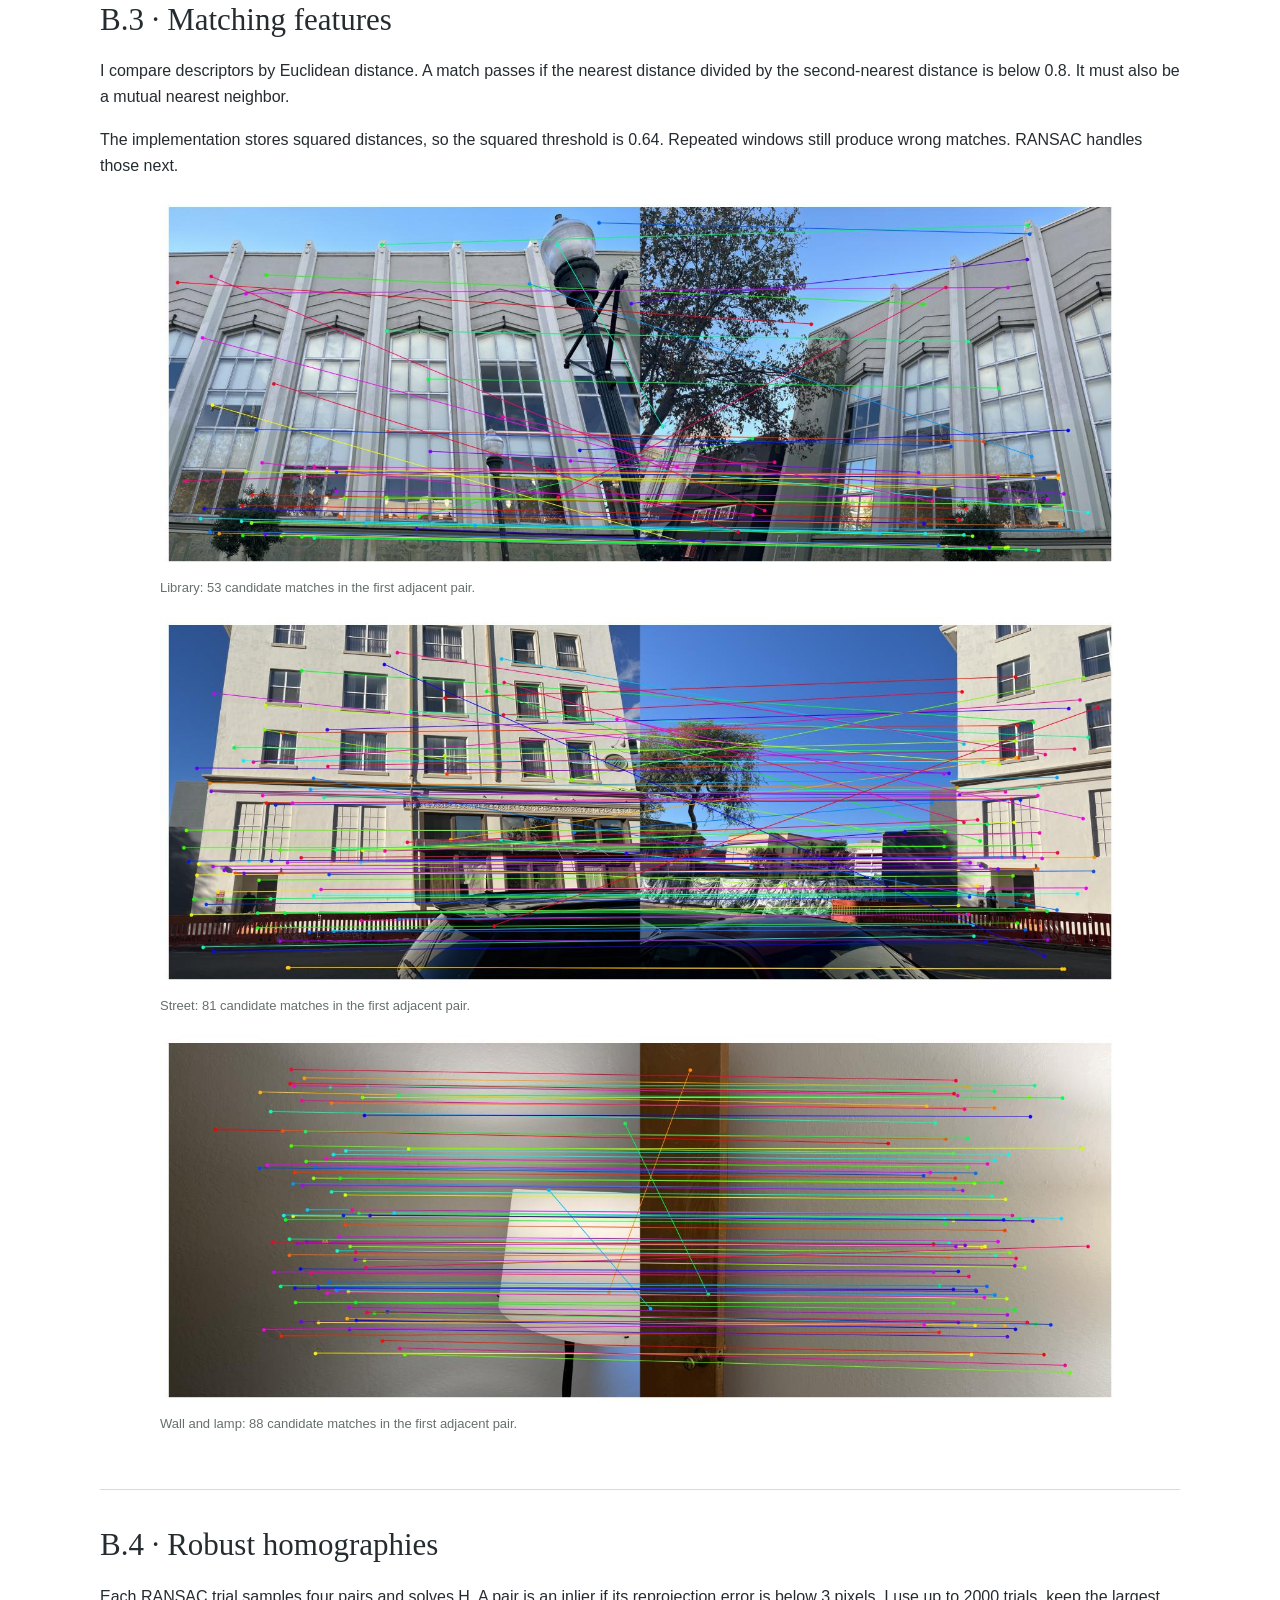
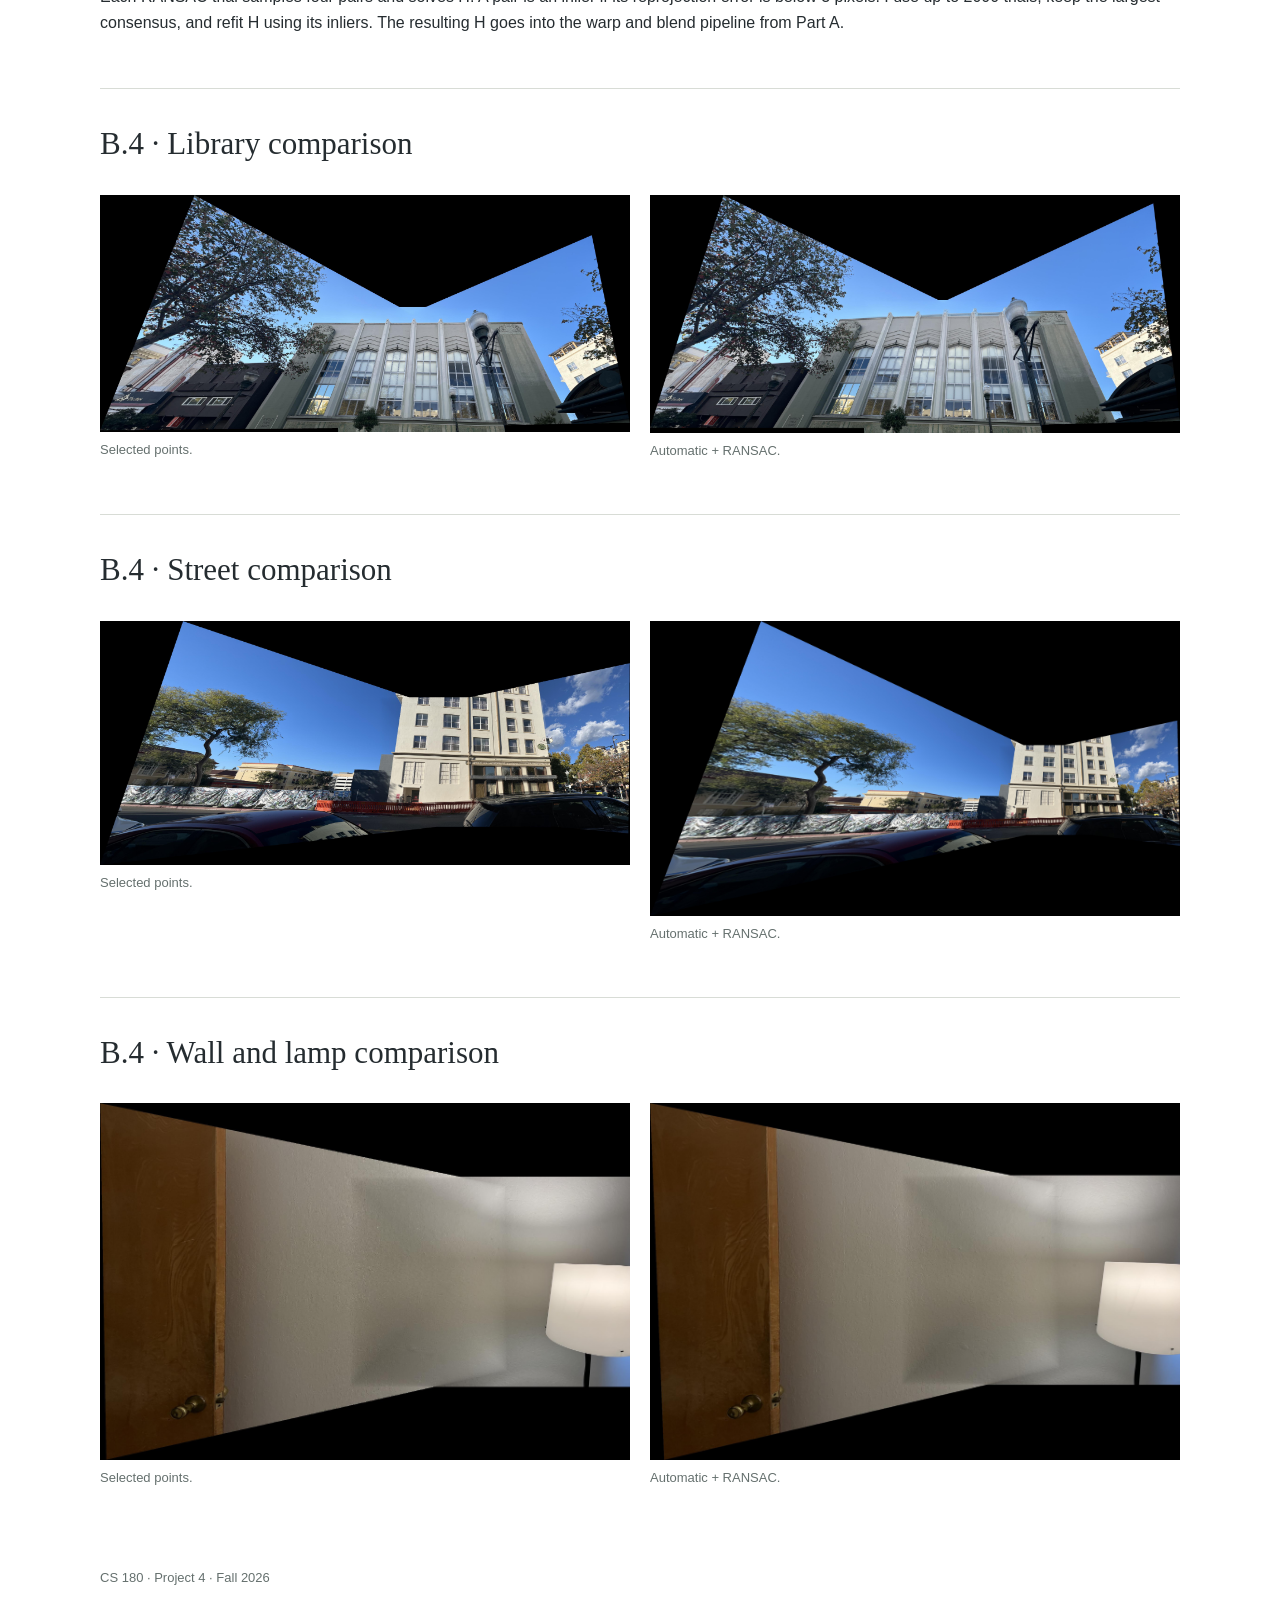
==== commit 08250955: "Keep Part B report focused on required deliverables" ====
--- a/part-b.html
+++ b/part-b.html
@@ -1,6 +1,4 @@
-<!doctype html><html lang="en"><head><meta charset="utf-8"><meta name="viewport" content="width=device-width,initial-scale=1"><meta name="description" content="CS180 Project 4: homographies, rectification, image mosaics, feature matching and RANSAC."><title>Part B (A + B) · Photo Mosaics | CS180 Project 4</title><link rel="stylesheet" href="style.css"></head><body><div class="wrap versions"><a href="index.html">Part A</a><span> / </span><a href="part-b.html">Part B (A + B)</a></div><header class="wrap sheet cover"><p class="eyebrow">CS 180 · Fall 2026 · Project 4</p>
-<h1>Photo Mosaics</h1><p class="subtitle">Image warping, then automatic stitching.</p>
-<p>Three scenes, two ways to stitch. First with selected point pairs, then with features and RANSAC. The same warp and blending code is used for both.</p><figure class="hero"><a href="assets/image1_compare_auto_mosaic.jpg"><img src="assets/image1_compare_auto_mosaic.jpg" alt="Library panorama. Automatic matching and weighted blending."></a><figcaption>Library panorama. Automatic matching and weighted blending.</figcaption></figure><p class="small">Part A + Part B. Click any image to open it at a larger size. All figures are also visible in the printed report.</p></header>
+<!doctype html><html lang="en"><head><meta charset="utf-8"><meta name="viewport" content="width=device-width,initial-scale=1"><meta name="description" content="CS180 Project 4: homographies, rectification, image mosaics, feature matching and RANSAC."><title>Part B (A + B) · Photo Mosaics | CS180 Project 4</title><link rel="stylesheet" href="style.css"></head><body class="report-b"><div class="wrap versions"><a href="index.html">Part A</a><span> / </span><a href="part-b.html">Part B (A + B)</a></div><header class="wrap sheet cover"><p class="eyebrow">CS 180 · Fall 2026 · Project 4</p><h1>Photo Mosaics</h1><p class="subtitle">Part A + Part B</p></header>
 <nav class="wrap" aria-label="Report sections"><a href="#a1">A.1 Photos</a><a href="#a2">A.2 Homography</a><a href="#a3">A.3 Rectification</a><a href="#a4">A.4 Mosaics</a><a href="#b1">B.1 Corners</a><a href="#b2">B.2 Descriptors</a><a href="#b3">B.3 Matching</a><a href="#b4">B.4 RANSAC</a><a href="#compare1">Comparisons</a></nav><main class="wrap">
 <section id="a1" class="sheet "><h2>A.1 · The photographs</h2><p>Photos from my phone. I use overlapping views of a library, a street, and an indoor wall. Images are resized to a longest side of 1200 pixels before selecting points or finding features.</p><div class="source-set"><h3>Library</h3><div class="grid sources"><figure class=""><a href="assets/library-left-view.jpg"><img src="assets/library-left-view.jpg" alt="Left view"></a><figcaption>Left view</figcaption></figure><figure class=""><a href="assets/library-middle-view.jpg"><img src="assets/library-middle-view.jpg" alt="Middle view"></a><figcaption>Middle view</figcaption></figure><figure class=""><a href="assets/library-right-view.jpg"><img src="assets/library-right-view.jpg" alt="Right view"></a><figcaption>Right view</figcaption></figure></div></div><div class="source-set"><h3>Street</h3><div class="grid sources"><figure class=""><a href="assets/street-left-view.jpg"><img src="assets/street-left-view.jpg" alt="Left view"></a><figcaption>Left view</figcaption></figure><figure class=""><a href="assets/street-middle-view.jpg"><img src="assets/street-middle-view.jpg" alt="Middle view"></a><figcaption>Middle view</figcaption></figure><figure class=""><a href="assets/street-right-view.jpg"><img src="assets/street-right-view.jpg" alt="Right view"></a><figcaption>Right view</figcaption></figure></div></div><div class="source-set"><h3>Wall and lamp</h3><div class="grid sources"><figure class=""><a href="assets/wall-and-lamp-left-view.jpg"><img src="assets/wall-and-lamp-left-view.jpg" alt="Left view"></a><figcaption>Left view</figcaption></figure><figure class=""><a href="assets/wall-and-lamp-right-view.jpg"><img src="assets/wall-and-lamp-right-view.jpg" alt="Right view"></a><figcaption>Right view</figcaption></figure></div></div><p>The wall result uses two overlapping views.</p></section>
 <section id="a2" class="sheet "><h2>A.2 · Recovering homographies</h2><p>A homography maps one view to another: p′ ∼ Hp. I set the bottom-right entry of H to 1, leaving eight unknowns. Each point pair (x, y) → (u, v) gives two rows:</p>
@@ -27,15 +25,11 @@
 <p>Plain Harris points bunch up around detailed areas. ANMS spreads them out. For each point, I find its distance to the nearest corner with a response greater than its own response divided by 0.9. I keep up to 1200 points with the largest distances.</p><div class="equation">rᵢ² = min ‖xᵢ − xⱼ‖², over fⱼ &gt; fᵢ / 0.9</div><figure class="feature-wide"><a href="assets/image1_compare_auto_corners_1.jpg"><img src="assets/image1_compare_auto_corners_1.jpg" alt="Library: Harris on the left, ANMS on the right."></a><figcaption>Library: Harris on the left, ANMS on the right.</figcaption></figure><figure class="feature-wide"><a href="assets/image2_compare_auto_corners_1.jpg"><img src="assets/image2_compare_auto_corners_1.jpg" alt="Street: Harris on the left, ANMS on the right."></a><figcaption>Street: Harris on the left, ANMS on the right.</figcaption></figure><figure class="feature-wide"><a href="assets/image3_compare_auto_corners_1.jpg"><img src="assets/image3_compare_auto_corners_1.jpg" alt="Wall and lamp: Harris on the left, ANMS on the right."></a><figcaption>Wall and lamp: Harris on the left, ANMS on the right.</figcaption></figure></section>
 <section id="b2" class="sheet "><h2>B.2 · Feature descriptors</h2><p>At each selected corner, I take a 40 × 40 patch from a Gaussian-smoothed grayscale image (σ = 1). Averaging each 5 × 5 block gives an 8 × 8 descriptor. Then subtract its mean and divide by its standard deviation.</p>
 <div class="equation">descriptor = (patch − mean) / max(std, 10⁻⁸)</div>
-<p>This reduces sensitivity to simple brightness and contrast changes. The patches stay axis-aligned. No rotation invariance or multiscale extension.</p><div class="grid three descriptors"><figure class=""><a href="assets/image1_compare_auto_descriptors_1.png"><img src="assets/image1_compare_auto_descriptors_1.png" alt="Library · sixteen normalized descriptors."></a><figcaption>Library · sixteen normalized descriptors.</figcaption></figure><figure class=""><a href="assets/image2_compare_auto_descriptors_1.png"><img src="assets/image2_compare_auto_descriptors_1.png" alt="Street · sixteen normalized descriptors."></a><figcaption>Street · sixteen normalized descriptors.</figcaption></figure><figure class=""><a href="assets/image3_compare_auto_descriptors_1.png"><img src="assets/image3_compare_auto_descriptors_1.png" alt="Wall and lamp · sixteen normalized descriptors."></a><figcaption>Wall and lamp · sixteen normalized descriptors.</figcaption></figure></div><p>A tiny patch around the corner would be too similar to many others. Sampling a larger neighborhood keeps more context.</p></section>
+<p>The patches stay axis-aligned and are normalized for brightness and contrast.</p><div class="grid three descriptors"><figure class=""><a href="assets/image1_compare_auto_descriptors_1.png"><img src="assets/image1_compare_auto_descriptors_1.png" alt="Library · sixteen normalized descriptors."></a><figcaption>Library · sixteen normalized descriptors.</figcaption></figure><figure class=""><a href="assets/image2_compare_auto_descriptors_1.png"><img src="assets/image2_compare_auto_descriptors_1.png" alt="Street · sixteen normalized descriptors."></a><figcaption>Street · sixteen normalized descriptors.</figcaption></figure><figure class=""><a href="assets/image3_compare_auto_descriptors_1.png"><img src="assets/image3_compare_auto_descriptors_1.png" alt="Wall and lamp · sixteen normalized descriptors."></a><figcaption>Wall and lamp · sixteen normalized descriptors.</figcaption></figure></div></section>
 <section id="b3" class="sheet "><h2>B.3 · Matching features</h2><p>I compare descriptors by Euclidean distance. A match passes if the nearest distance divided by the second-nearest distance is below 0.8. It must also be a mutual nearest neighbor.</p>
 <p>The implementation stores squared distances, so the squared threshold is 0.64. Repeated windows still produce wrong matches. RANSAC handles those next.</p><figure class="feature-wide"><a href="assets/image1_compare_auto_matches_1.jpg"><img src="assets/image1_compare_auto_matches_1.jpg" alt="Library: 53 candidate matches in the first adjacent pair."></a><figcaption>Library: 53 candidate matches in the first adjacent pair.</figcaption></figure><figure class="feature-wide"><a href="assets/image2_compare_auto_matches_1.jpg"><img src="assets/image2_compare_auto_matches_1.jpg" alt="Street: 81 candidate matches in the first adjacent pair."></a><figcaption>Street: 81 candidate matches in the first adjacent pair.</figcaption></figure><figure class="feature-wide"><a href="assets/image3_compare_auto_matches_1.jpg"><img src="assets/image3_compare_auto_matches_1.jpg" alt="Wall and lamp: 88 candidate matches in the first adjacent pair."></a><figcaption>Wall and lamp: 88 candidate matches in the first adjacent pair.</figcaption></figure></section>
-<section id="b4" class="sheet "><h2>B.4 · Robust homographies</h2><p>Each RANSAC trial samples four pairs and solves H. A pair is an inlier if its forward reprojection error is below 3 pixels. I try up to 2000 trials, with seed 0, keep the largest consensus, and refit H using its inliers. Degenerate samples are skipped.</p>
-<p>I then update the inlier set and refit up to three times. The resulting H goes into the same warp and blend pipeline as Part A.</p>
-<div class="table-wrap"><table><thead><tr><th>Scene / pair</th><th>Candidates</th><th>Inliers</th><th>Median error</th></tr></thead><tbody><tr><td>Library / 1</td><td>53</td><td>16</td><td>1.19 px</td></tr><tr><td>Library / 2</td><td>54</td><td>10</td><td>0.84 px</td></tr><tr><td>Street / 1</td><td>81</td><td>39</td><td>0.86 px</td></tr><tr><td>Street / 2</td><td>239</td><td>146</td><td>1.04 px</td></tr><tr><td>Wall and lamp / 1</td><td>88</td><td>83</td><td>0.76 px</td></tr></tbody></table></div><p class="small">Errors are measured on each model’s own inliers at the 1200-pixel working size. They are not independent accuracy measurements.</p><figure class="inliers"><a href="assets/image1_compare_auto_inliers_1.jpg"><img src="assets/image1_compare_auto_inliers_1.jpg" alt="Library · surviving inliers for the first pair."></a><figcaption>Library · surviving inliers for the first pair.</figcaption></figure><figure class="inliers"><a href="assets/image2_compare_auto_inliers_1.jpg"><img src="assets/image2_compare_auto_inliers_1.jpg" alt="Street · surviving inliers for the first pair."></a><figcaption>Street · surviving inliers for the first pair.</figcaption></figure><figure class="inliers"><a href="assets/image3_compare_auto_inliers_1.jpg"><img src="assets/image3_compare_auto_inliers_1.jpg" alt="Wall and lamp · surviving inliers for the first pair."></a><figcaption>Wall and lamp · surviving inliers for the first pair.</figcaption></figure></section>
-<section id="compare1" class="sheet comparison-page"><h2>B.4 · Library comparison</h2><p>Same source images and blending. Only the point correspondences change.</p><div class="grid two comparison"><figure class=""><a href="assets/image1_compare_manual_mosaic.jpg"><img src="assets/image1_compare_manual_mosaic.jpg" alt="Selected points."></a><figcaption>Selected points.</figcaption></figure><figure class=""><a href="assets/image1_compare_auto_mosaic.jpg"><img src="assets/image1_compare_auto_mosaic.jpg" alt="Automatic + RANSAC."></a><figcaption>Automatic + RANSAC.</figcaption></figure></div><p>The building lines mostly line up. The lamp in front has a doubled edge in both results. Its depth differs from the facade, so one homography cannot align everything when the camera position changes.</p></section>
-<section id="compare2" class="sheet comparison-page"><h2>B.4 · Street comparison</h2><p>Same source images and blending. Only the point correspondences change.</p><div class="grid two comparison"><figure class=""><a href="assets/image2_compare_manual_mosaic.jpg"><img src="assets/image2_compare_manual_mosaic.jpg" alt="Selected points."></a><figcaption>Selected points.</figcaption></figure><figure class=""><a href="assets/image2_compare_auto_mosaic.jpg"><img src="assets/image2_compare_auto_mosaic.jpg" alt="Automatic + RANSAC."></a><figcaption>Automatic + RANSAC.</figcaption></figure></div><p>Automatic matching aligns the facade better here. The manual version has more visible offsets around windows and the awning. Cars near the camera still ghost. The wide left side is also stretched by the planar projection.</p></section>
-<section id="compare3" class="sheet comparison-page"><h2>B.4 · Wall and lamp comparison</h2><p>Same source images and blending. Only the point correspondences change.</p><div class="grid two comparison"><figure class=""><a href="assets/image3_compare_manual_mosaic.jpg"><img src="assets/image3_compare_manual_mosaic.jpg" alt="Selected points."></a><figcaption>Selected points.</figcaption></figure><figure class=""><a href="assets/image3_compare_auto_mosaic.jpg"><img src="assets/image3_compare_auto_mosaic.jpg" alt="Automatic + RANSAC."></a><figcaption>Automatic + RANSAC.</figcaption></figure></div><p>Even this wall has enough small dents and texture to match. The automatic result is close to the selected-point result. There is still a broad brightness transition across the wall.</p></section>
-<section id="discussion" class="sheet "><h2>Limitations</h2><p>I also stitched all three indoor photos. The wall aligns, but the lamp appears twice. The matches mainly describe the wall, while the lamp is closer to the camera. The final indoor comparison therefore uses only the first two views.</p><figure class="trial"><a href="assets/results_image3_auto_mosaic.jpg"><img src="assets/results_image3_auto_mosaic.jpg" alt="Three-image trial. Notice the two lamp edges."></a><figcaption>Three-image trial. Notice the two lamp edges.</figcaption></figure><h3>What I learned</h3><p>Finding many matches is not the whole problem. They need to cover the overlap, and the scene needs to fit the model. Blending hides a seam; it does not fix parallax. The near lamps and cars make that very clear.</p>
-</section>
+<section id="b4" class="sheet "><h2>B.4 · Robust homographies</h2><p>Each RANSAC trial samples four pairs and solves H. A pair is an inlier if its reprojection error is below 3 pixels. I use up to 2000 trials, keep the largest consensus, and refit H using its inliers. The resulting H goes into the warp and blend pipeline from Part A.</p></section>
+<section id="compare1" class="sheet comparison-page"><h2>B.4 · Library comparison</h2><div class="grid two comparison"><figure class=""><a href="assets/image1_compare_manual_mosaic.jpg"><img src="assets/image1_compare_manual_mosaic.jpg" alt="Selected points."></a><figcaption>Selected points.</figcaption></figure><figure class=""><a href="assets/image1_compare_auto_mosaic.jpg"><img src="assets/image1_compare_auto_mosaic.jpg" alt="Automatic + RANSAC."></a><figcaption>Automatic + RANSAC.</figcaption></figure></div></section>
+<section id="compare2" class="sheet comparison-page"><h2>B.4 · Street comparison</h2><div class="grid two comparison"><figure class=""><a href="assets/image2_compare_manual_mosaic.jpg"><img src="assets/image2_compare_manual_mosaic.jpg" alt="Selected points."></a><figcaption>Selected points.</figcaption></figure><figure class=""><a href="assets/image2_compare_auto_mosaic.jpg"><img src="assets/image2_compare_auto_mosaic.jpg" alt="Automatic + RANSAC."></a><figcaption>Automatic + RANSAC.</figcaption></figure></div></section>
+<section id="compare3" class="sheet comparison-page"><h2>B.4 · Wall and lamp comparison</h2><div class="grid two comparison"><figure class=""><a href="assets/image3_compare_manual_mosaic.jpg"><img src="assets/image3_compare_manual_mosaic.jpg" alt="Selected points."></a><figcaption>Selected points.</figcaption></figure><figure class=""><a href="assets/image3_compare_auto_mosaic.jpg"><img src="assets/image3_compare_auto_mosaic.jpg" alt="Automatic + RANSAC."></a><figcaption>Automatic + RANSAC.</figcaption></figure></div></section>
 </main><footer class="wrap">CS 180 · Project 4 · Fall 2026</footer></body></html>
--- a/style.css
+++ b/style.css
@@ -90,4 +90,6 @@
  a { color:inherit; text-decoration:none; }
  section.comparison-page { break-before:auto; padding-top:6mm; break-inside:avoid; }
  section#compare1 { break-before:page; padding-top:0; }
+ .report-b #a1,.report-b #compare1 { break-before:auto; }
+ .report-b header { margin-bottom:6mm; }
 }
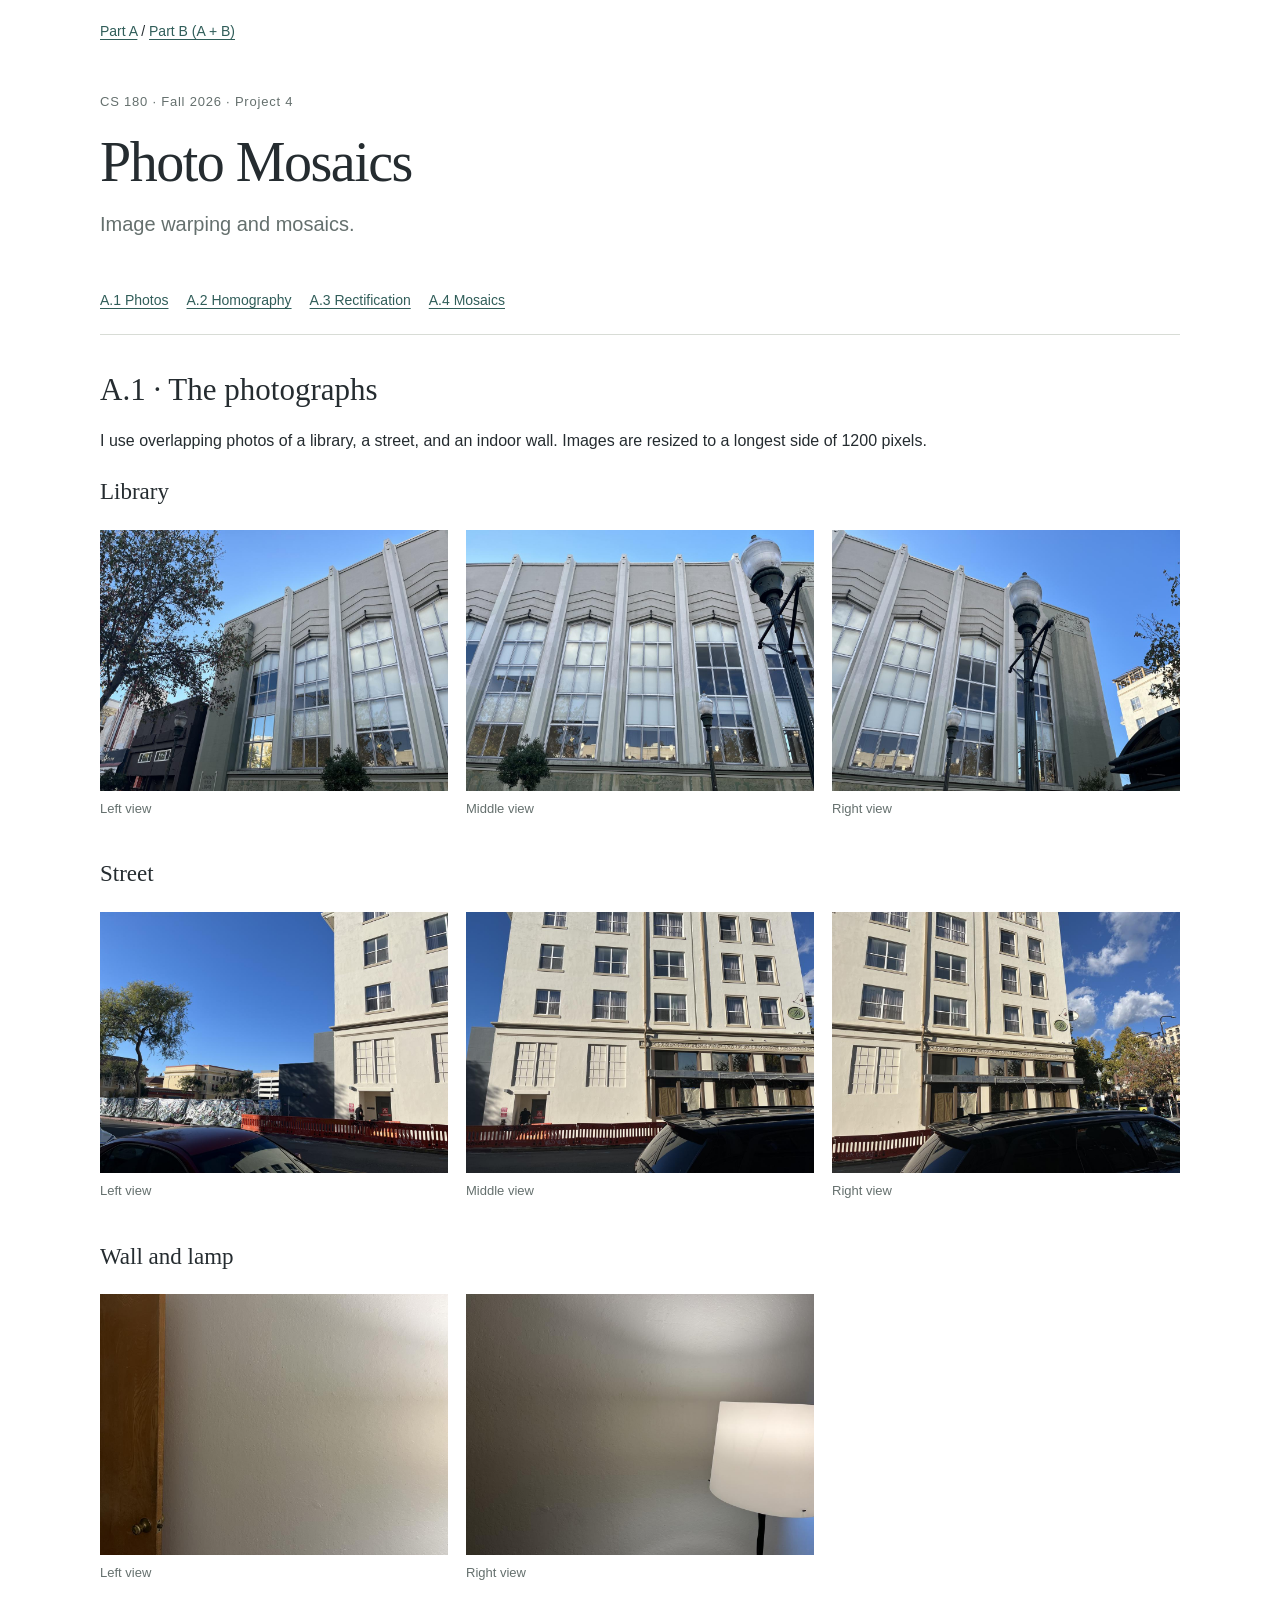
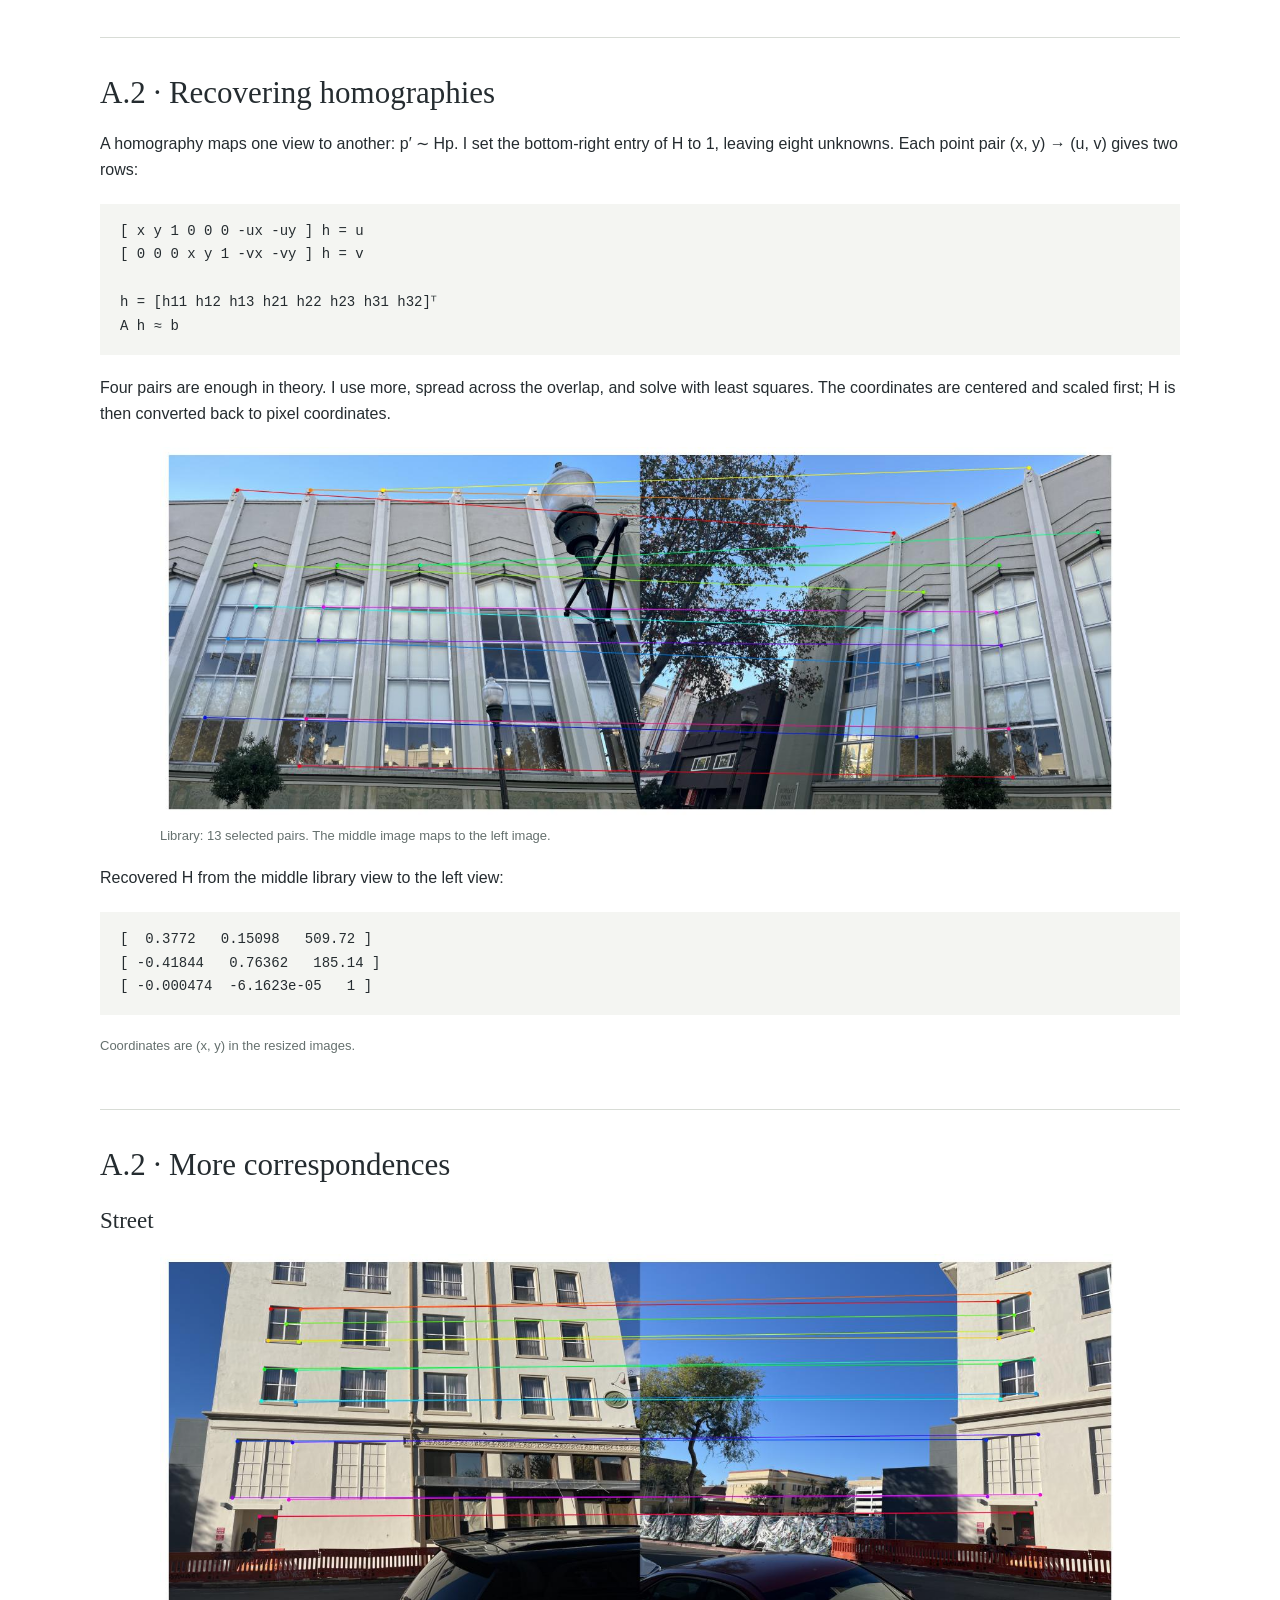
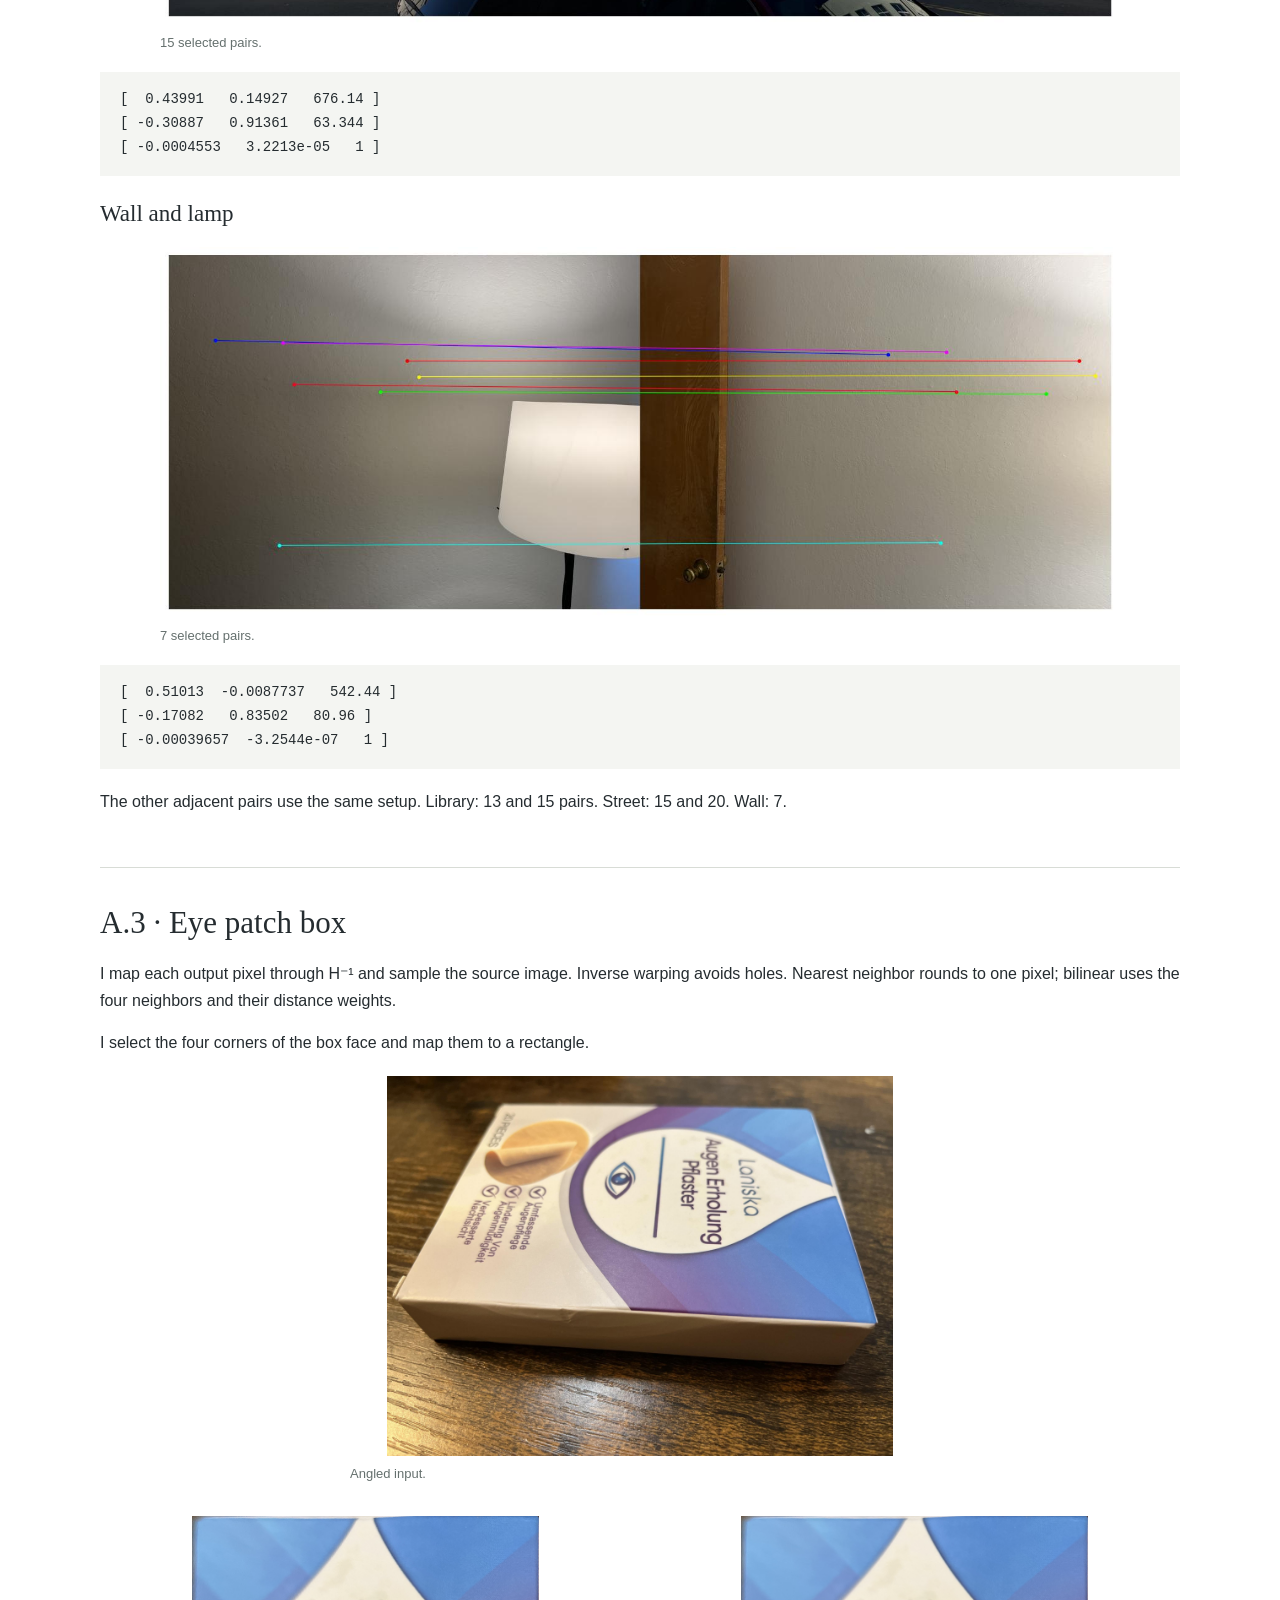
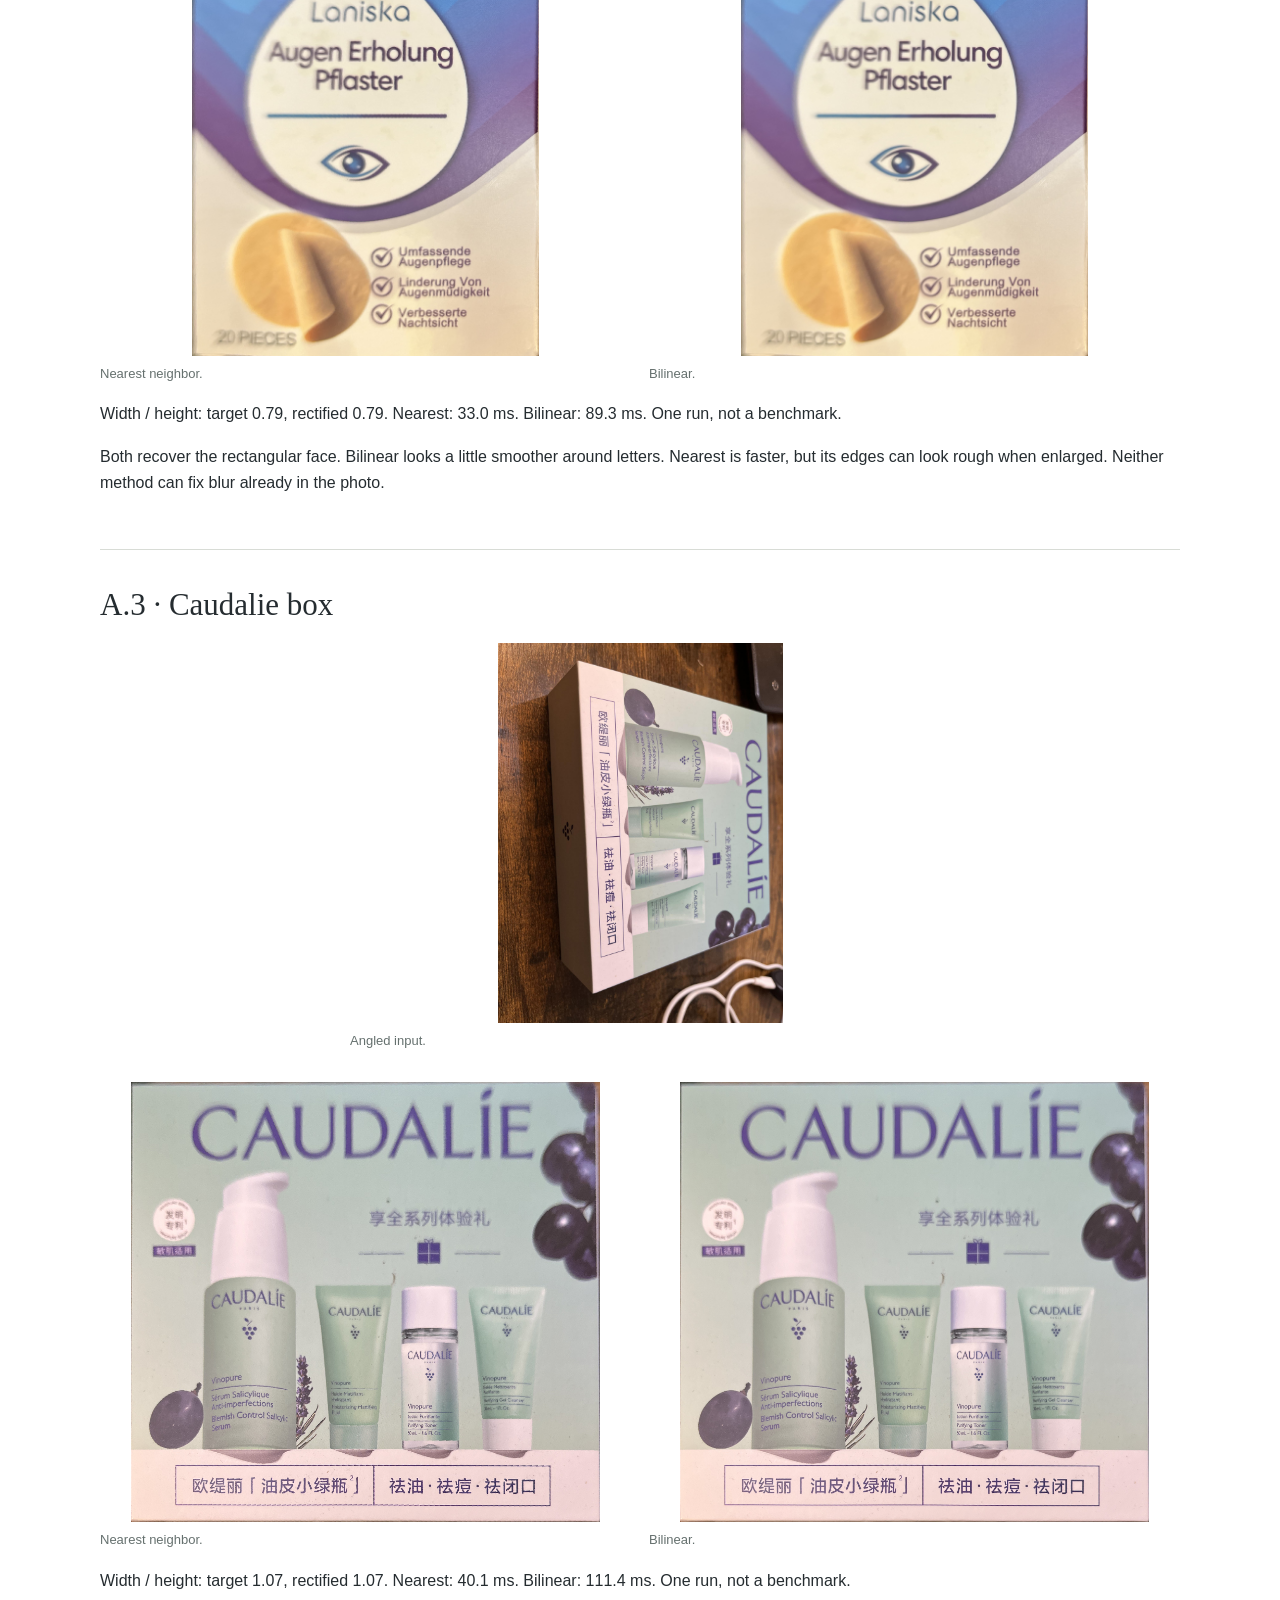
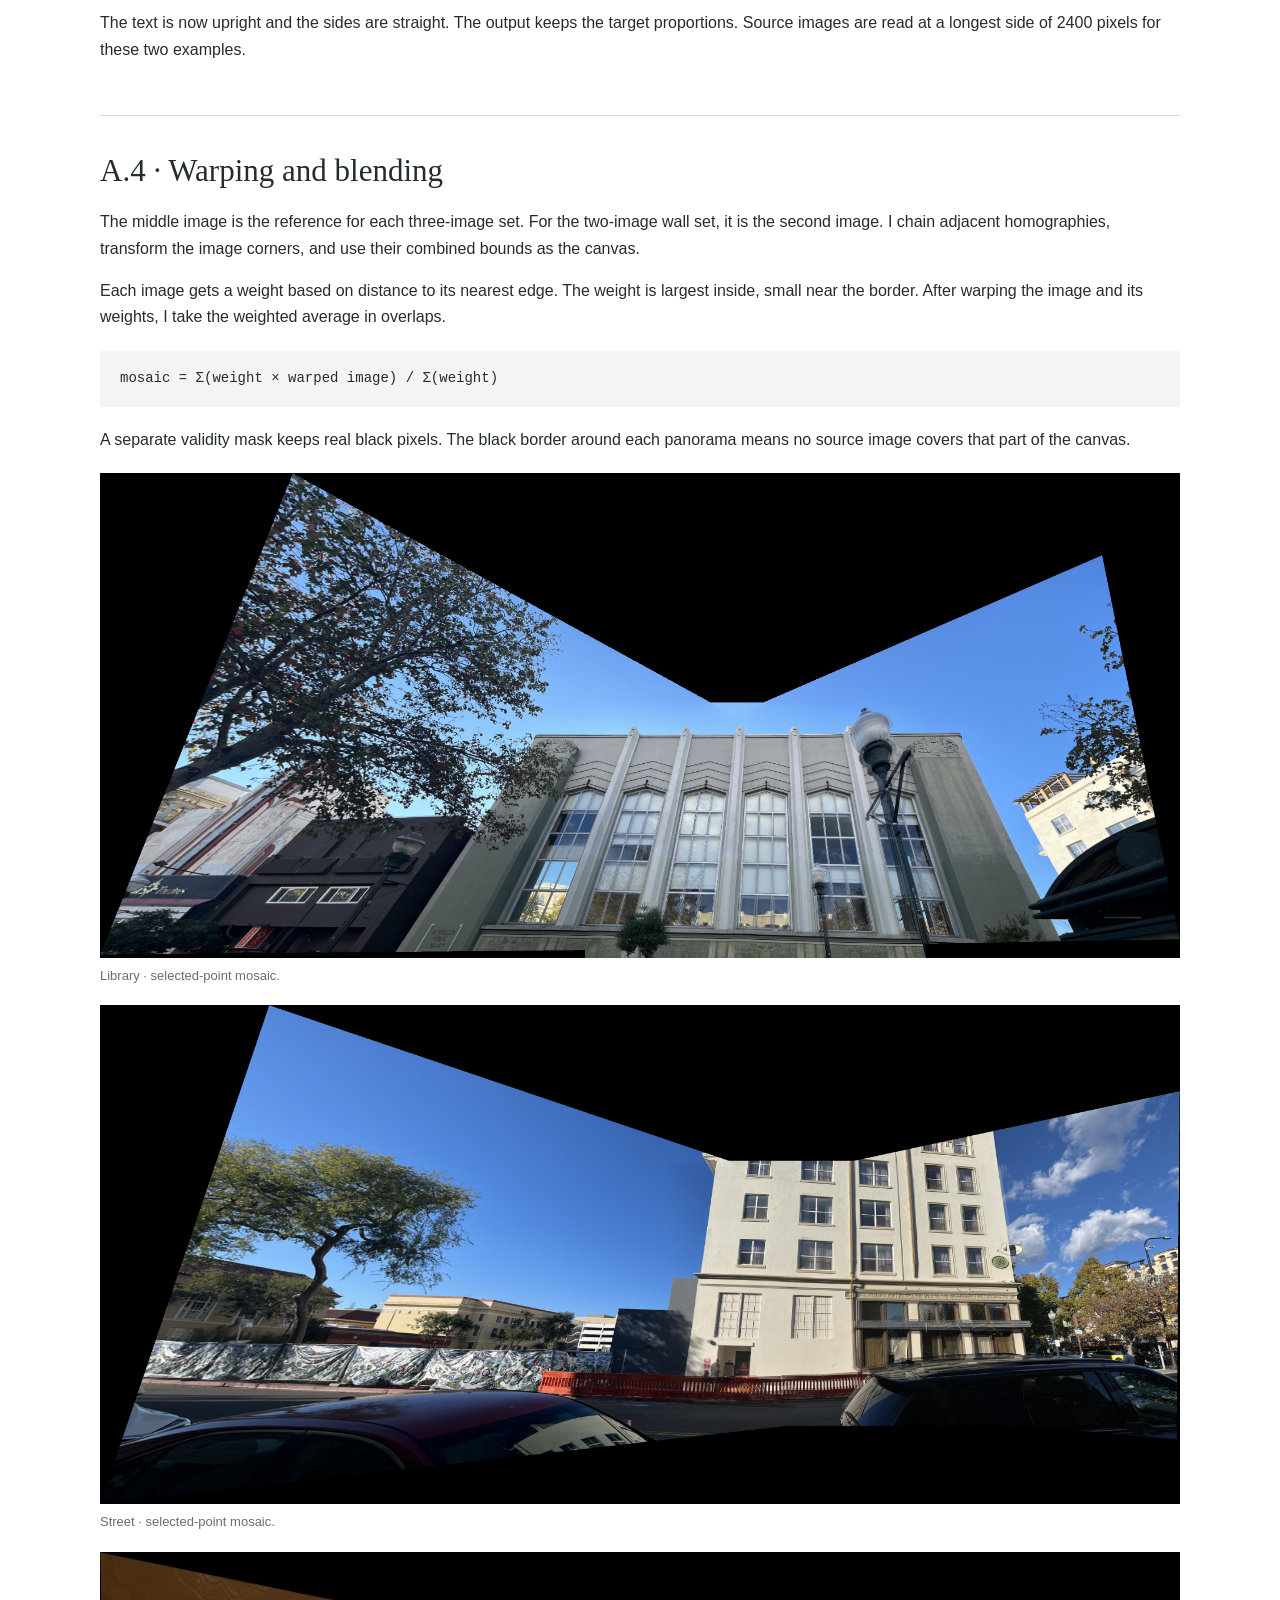
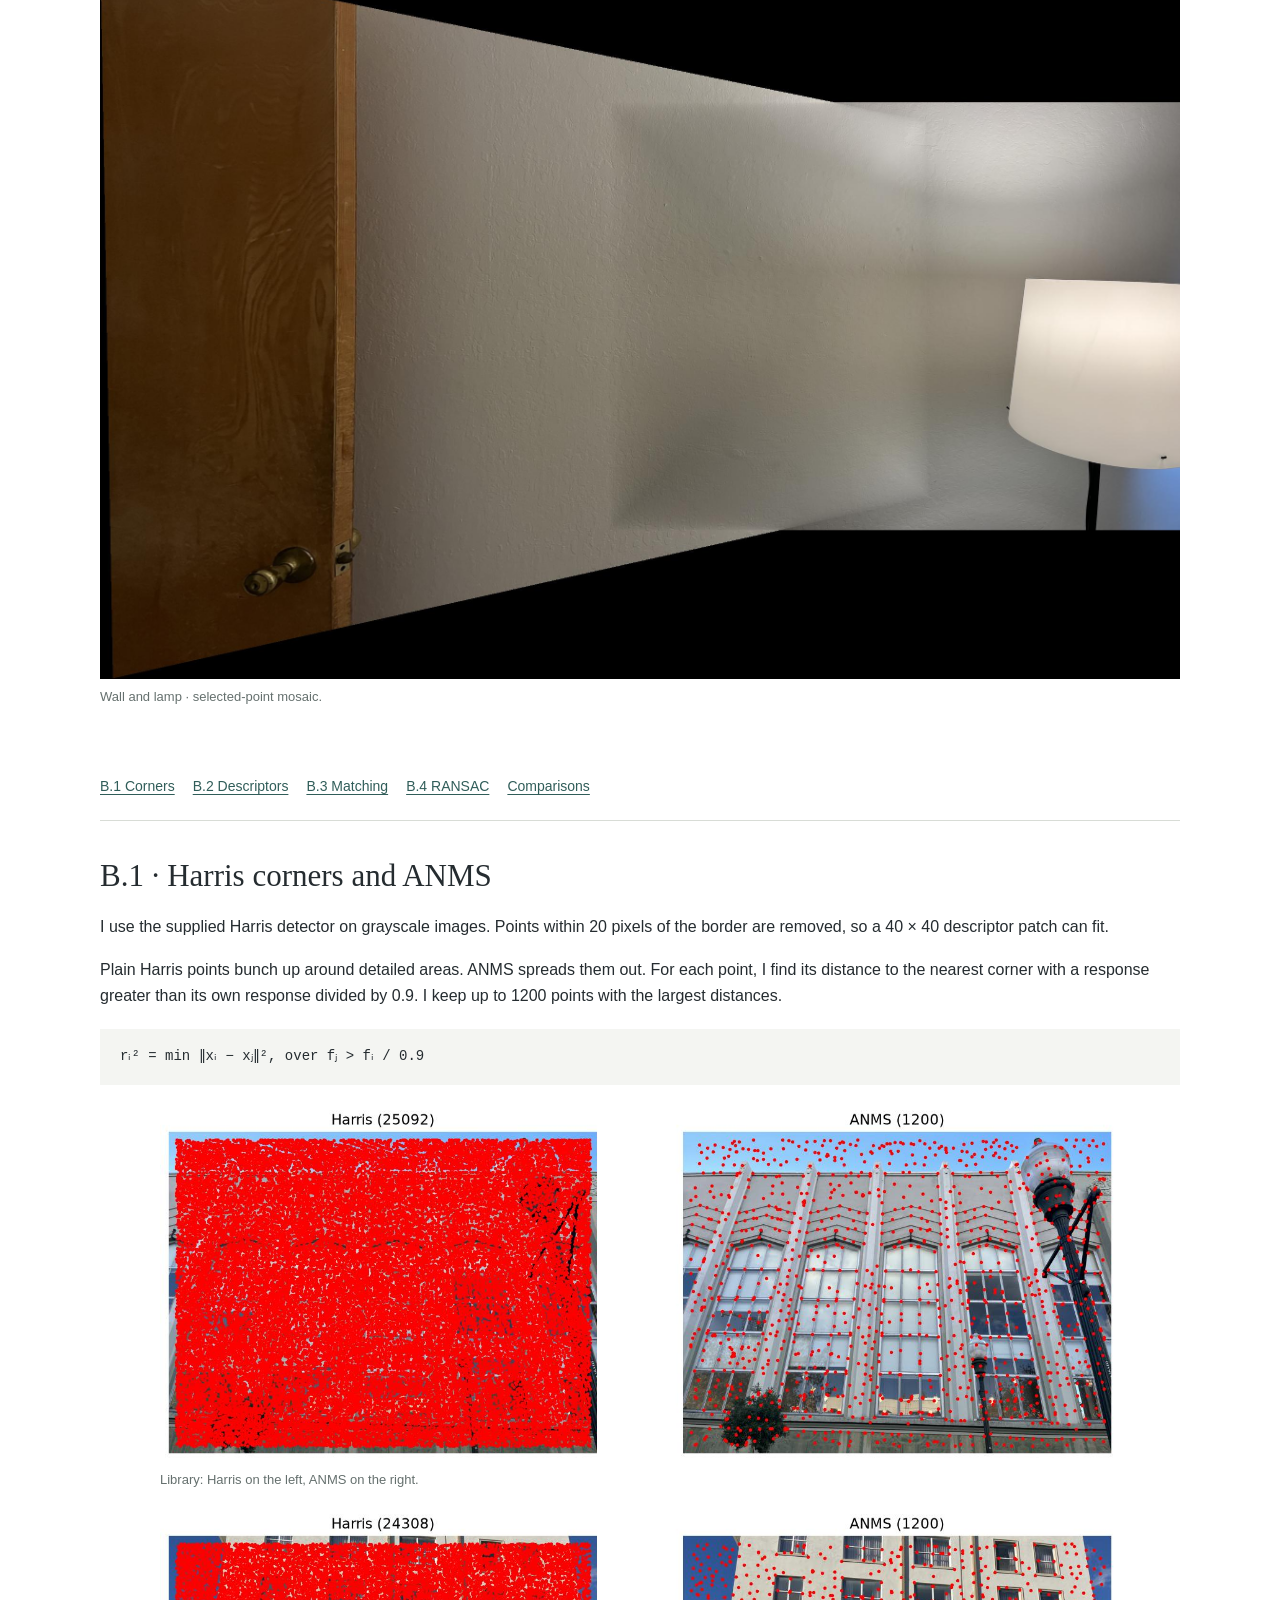
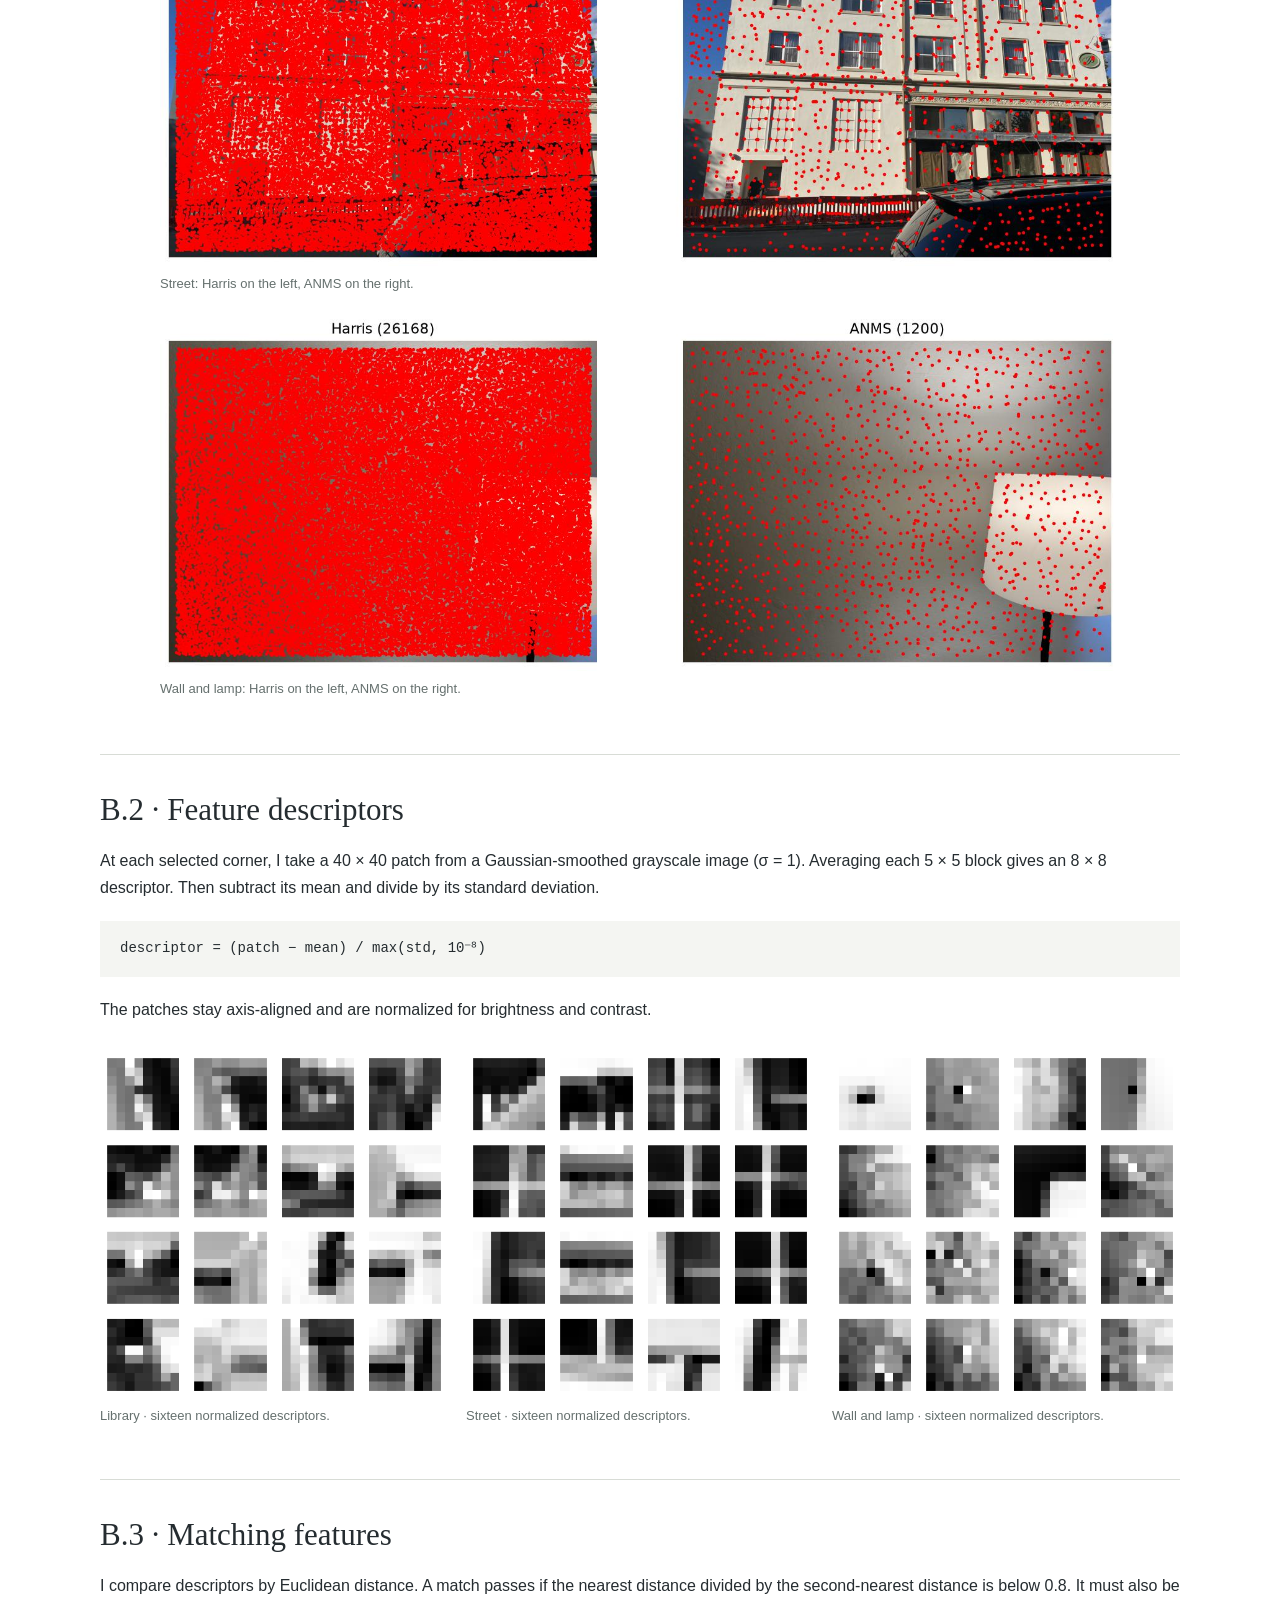
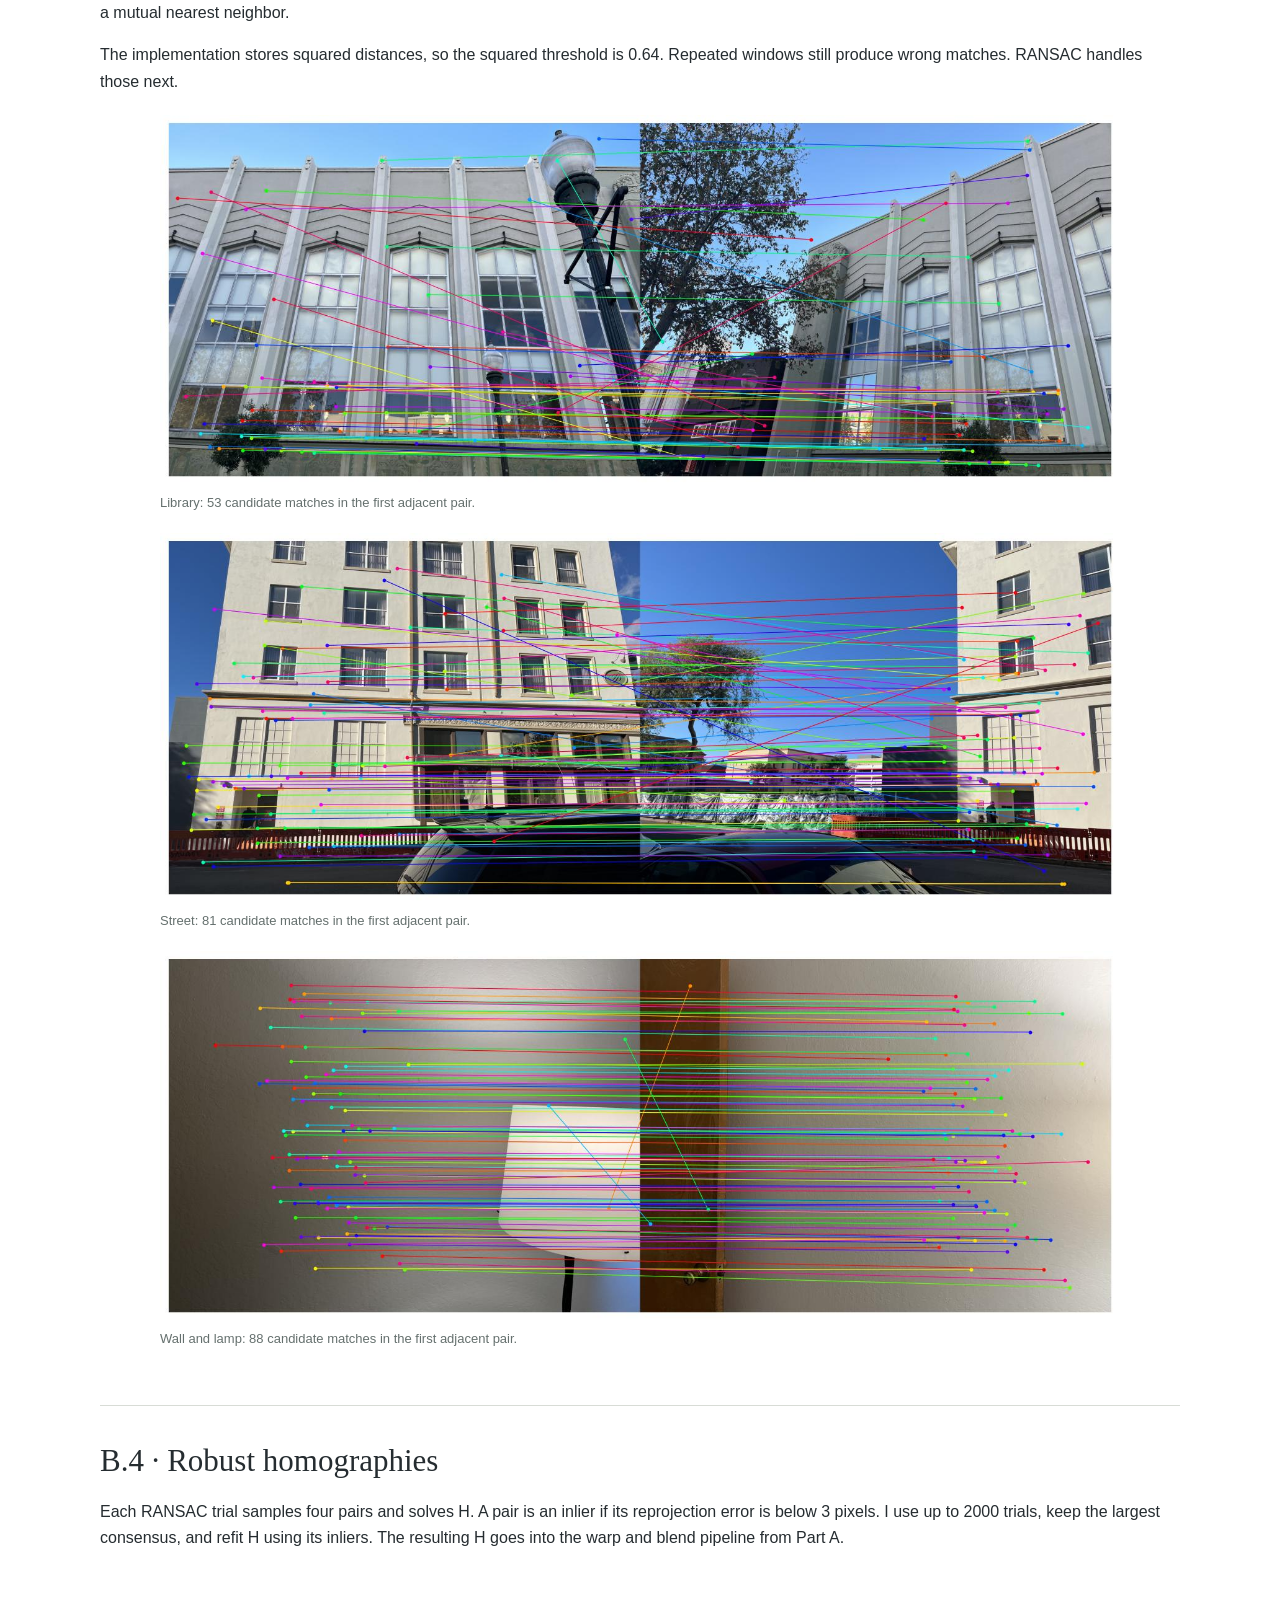
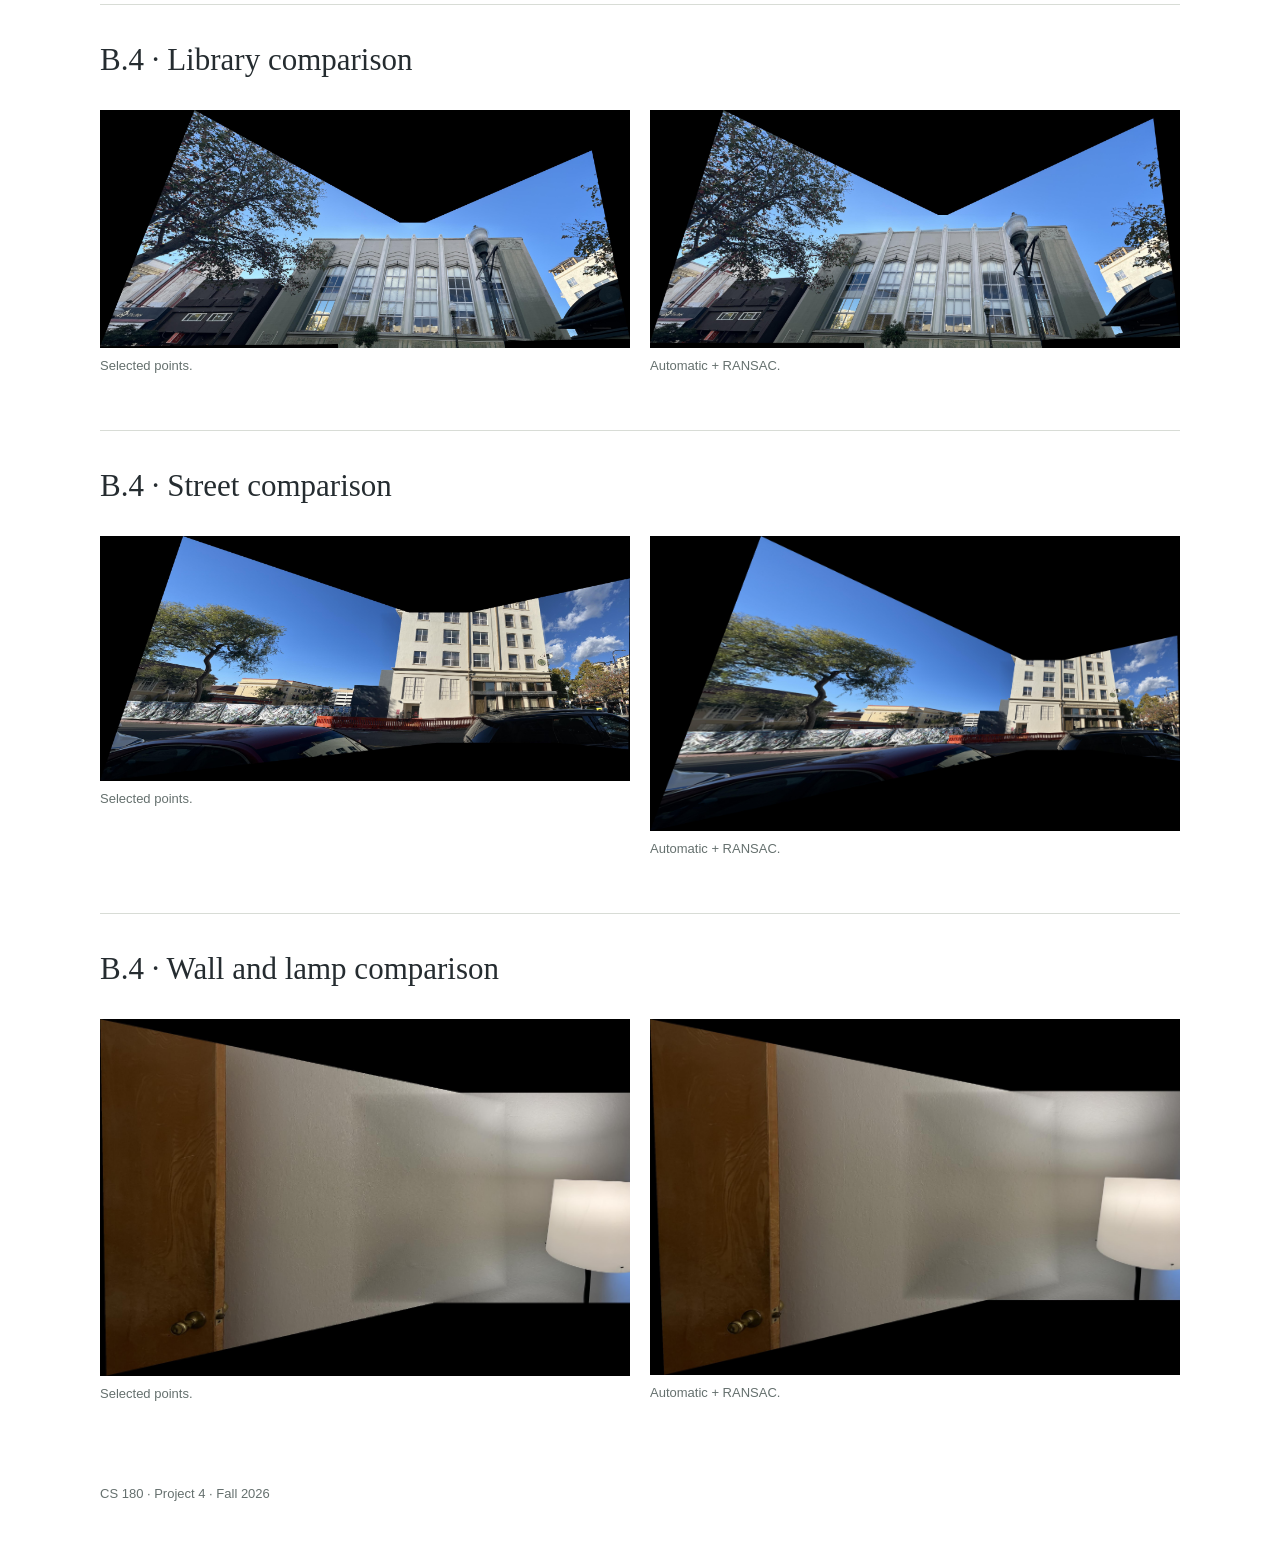
==== commit cd2b576d: "Share the complete Part A content across both reports" ====
--- a/part-b.html
+++ b/part-b.html
@@ -1,6 +1,6 @@
-<!doctype html><html lang="en"><head><meta charset="utf-8"><meta name="viewport" content="width=device-width,initial-scale=1"><meta name="description" content="CS180 Project 4: homographies, rectification, image mosaics, feature matching and RANSAC."><title>Part B (A + B) · Photo Mosaics | CS180 Project 4</title><link rel="stylesheet" href="style.css"></head><body class="report-b"><div class="wrap versions"><a href="index.html">Part A</a><span> / </span><a href="part-b.html">Part B (A + B)</a></div><header class="wrap sheet cover"><p class="eyebrow">CS 180 · Fall 2026 · Project 4</p><h1>Photo Mosaics</h1><p class="subtitle">Part A + Part B</p></header>
-<nav class="wrap" aria-label="Report sections"><a href="#a1">A.1 Photos</a><a href="#a2">A.2 Homography</a><a href="#a3">A.3 Rectification</a><a href="#a4">A.4 Mosaics</a><a href="#b1">B.1 Corners</a><a href="#b2">B.2 Descriptors</a><a href="#b3">B.3 Matching</a><a href="#b4">B.4 RANSAC</a><a href="#compare1">Comparisons</a></nav><main class="wrap">
-<section id="a1" class="sheet "><h2>A.1 · The photographs</h2><p>Photos from my phone. I use overlapping views of a library, a street, and an indoor wall. Images are resized to a longest side of 1200 pixels before selecting points or finding features.</p><div class="source-set"><h3>Library</h3><div class="grid sources"><figure class=""><a href="assets/library-left-view.jpg"><img src="assets/library-left-view.jpg" alt="Left view"></a><figcaption>Left view</figcaption></figure><figure class=""><a href="assets/library-middle-view.jpg"><img src="assets/library-middle-view.jpg" alt="Middle view"></a><figcaption>Middle view</figcaption></figure><figure class=""><a href="assets/library-right-view.jpg"><img src="assets/library-right-view.jpg" alt="Right view"></a><figcaption>Right view</figcaption></figure></div></div><div class="source-set"><h3>Street</h3><div class="grid sources"><figure class=""><a href="assets/street-left-view.jpg"><img src="assets/street-left-view.jpg" alt="Left view"></a><figcaption>Left view</figcaption></figure><figure class=""><a href="assets/street-middle-view.jpg"><img src="assets/street-middle-view.jpg" alt="Middle view"></a><figcaption>Middle view</figcaption></figure><figure class=""><a href="assets/street-right-view.jpg"><img src="assets/street-right-view.jpg" alt="Right view"></a><figcaption>Right view</figcaption></figure></div></div><div class="source-set"><h3>Wall and lamp</h3><div class="grid sources"><figure class=""><a href="assets/wall-and-lamp-left-view.jpg"><img src="assets/wall-and-lamp-left-view.jpg" alt="Left view"></a><figcaption>Left view</figcaption></figure><figure class=""><a href="assets/wall-and-lamp-right-view.jpg"><img src="assets/wall-and-lamp-right-view.jpg" alt="Right view"></a><figcaption>Right view</figcaption></figure></div></div><p>The wall result uses two overlapping views.</p></section>
+<!doctype html><html lang="en"><head><meta charset="utf-8"><meta name="viewport" content="width=device-width,initial-scale=1"><meta name="description" content="CS180 Project 4: homographies, rectification, image mosaics, feature matching and RANSAC."><title>Part B (A + B) · Photo Mosaics | CS180 Project 4</title><link rel="stylesheet" href="style.css"></head><body><div class="wrap versions"><a href="index.html">Part A</a><span> / </span><a href="part-b.html">Part B (A + B)</a></div><header class="wrap sheet cover"><p class="eyebrow">CS 180 · Fall 2026 · Project 4</p><h1>Photo Mosaics</h1><p class="subtitle">Image warping and mosaics.</p></header>
+<nav class="wrap" aria-label="Report sections"><a href="#a1">A.1 Photos</a><a href="#a2">A.2 Homography</a><a href="#a3">A.3 Rectification</a><a href="#a4">A.4 Mosaics</a></nav><main class="wrap">
+<section id="a1" class="sheet "><h2>A.1 · The photographs</h2><p>I use overlapping photos of a library, a street, and an indoor wall. Images are resized to a longest side of 1200 pixels.</p><div class="source-set"><h3>Library</h3><div class="grid sources"><figure class=""><a href="assets/library-left-view.jpg"><img src="assets/library-left-view.jpg" alt="Left view"></a><figcaption>Left view</figcaption></figure><figure class=""><a href="assets/library-middle-view.jpg"><img src="assets/library-middle-view.jpg" alt="Middle view"></a><figcaption>Middle view</figcaption></figure><figure class=""><a href="assets/library-right-view.jpg"><img src="assets/library-right-view.jpg" alt="Right view"></a><figcaption>Right view</figcaption></figure></div></div><div class="source-set"><h3>Street</h3><div class="grid sources"><figure class=""><a href="assets/street-left-view.jpg"><img src="assets/street-left-view.jpg" alt="Left view"></a><figcaption>Left view</figcaption></figure><figure class=""><a href="assets/street-middle-view.jpg"><img src="assets/street-middle-view.jpg" alt="Middle view"></a><figcaption>Middle view</figcaption></figure><figure class=""><a href="assets/street-right-view.jpg"><img src="assets/street-right-view.jpg" alt="Right view"></a><figcaption>Right view</figcaption></figure></div></div><div class="source-set"><h3>Wall and lamp</h3><div class="grid sources"><figure class=""><a href="assets/wall-and-lamp-left-view.jpg"><img src="assets/wall-and-lamp-left-view.jpg" alt="Left view"></a><figcaption>Left view</figcaption></figure><figure class=""><a href="assets/wall-and-lamp-right-view.jpg"><img src="assets/wall-and-lamp-right-view.jpg" alt="Right view"></a><figcaption>Right view</figcaption></figure></div></div></section>
 <section id="a2" class="sheet "><h2>A.2 · Recovering homographies</h2><p>A homography maps one view to another: p′ ∼ Hp. I set the bottom-right entry of H to 1, leaving eight unknowns. Each point pair (x, y) → (u, v) gives two rows:</p>
 <pre class="equation">[ x y 1 0 0 0 -ux -uy ] h = u
 [ 0 0 0 x y 1 -vx -vy ] h = v
@@ -9,18 +9,18 @@
 A h ≈ b</pre>
 <p>Four pairs are enough in theory. I use more, spread across the overlap, and solve with least squares. The coordinates are centered and scaled first; H is then converted back to pixel coordinates.</p><figure class="wide"><a href="assets/image1_compare_manual_points_1.jpg"><img src="assets/image1_compare_manual_points_1.jpg" alt="Library: 13 selected pairs. The middle image maps to the left image."></a><figcaption>Library: 13 selected pairs. The middle image maps to the left image.</figcaption></figure><p>Recovered H from the middle library view to the left view:</p><pre class="matrix">[  0.3772   0.15098   509.72 ]
 [ -0.41844   0.76362   185.14 ]
-[ -0.000474  -6.1623e-05   1 ]</pre><p class="small">Coordinates are (x, y) in the resized images. Point annotation was done visually with assistant help, independently of the automatic matches.</p></section>
+[ -0.000474  -6.1623e-05   1 ]</pre><p class="small">Coordinates are (x, y) in the resized images.</p></section>
 <section id="a2-more" class="sheet "><h2>A.2 · More correspondences</h2><div class="keep"><h3>Street</h3><figure class="wide"><a href="assets/image2_compare_manual_points_1.jpg"><img src="assets/image2_compare_manual_points_1.jpg" alt="15 selected pairs."></a><figcaption>15 selected pairs.</figcaption></figure><pre class="matrix">[  0.43991   0.14927   676.14 ]
 [ -0.30887   0.91361   63.344 ]
 [ -0.0004553   3.2213e-05   1 ]</pre></div><div class="keep"><h3>Wall and lamp</h3><figure class="wide"><a href="assets/image3_compare_manual_points_1.jpg"><img src="assets/image3_compare_manual_points_1.jpg" alt="7 selected pairs."></a><figcaption>7 selected pairs.</figcaption></figure><pre class="matrix">[  0.51013  -0.0087737   542.44 ]
 [ -0.17082   0.83502   80.96 ]
-[ -0.00039657  -3.2544e-07   1 ]</pre></div><p>The other adjacent pairs use the same setup. Library: 13 and 15 pairs. Street: 15 and 20. Wall: 7. Small clicking errors matter, especially away from the selected points.</p></section>
-<section id="a3" class="sheet rect-page"><h2>A.3 · Eye patch box</h2><p>I map each output pixel through H⁻¹ and sample the source image. Inverse warping avoids holes. Nearest neighbor rounds to one pixel; bilinear uses the four neighbors and their distance weights.</p><p>I select the four corners of the box face and map them to a rectangle. The corrected pixels come from the angled photo.</p><figure class="rect-input"><a href="assets/results_rect1_source_0.jpg"><img src="assets/results_rect1_source_0.jpg" alt="Angled input."></a><figcaption>Angled input.</figcaption></figure><div class="grid two rectified"><figure class=""><a href="assets/results_rect1_nearest.png"><img src="assets/results_rect1_nearest.png" alt="Nearest neighbor."></a><figcaption>Nearest neighbor.</figcaption></figure><figure class=""><a href="assets/results_rect1_bilinear.png"><img src="assets/results_rect1_bilinear.png" alt="Bilinear."></a><figcaption>Bilinear.</figcaption></figure></div><p>Width / height: target 0.79, rectified 0.79. Nearest: 33.0 ms. Bilinear: 89.3 ms. One run, not a benchmark.</p><p>Both recover the rectangular face. Bilinear looks a little smoother around letters. Nearest is faster, but its edges can look rough when enlarged. Neither method can fix blur already in the photo.</p></section>
-<section id="a3-box2" class="sheet rect-page"><h2>A.3 · Caudalie box</h2><p>I select the four corners of the box face and map them to a rectangle. The corrected pixels come from the angled photo.</p><figure class="rect-input"><a href="assets/results_rect2_source_0.jpg"><img src="assets/results_rect2_source_0.jpg" alt="Angled input."></a><figcaption>Angled input.</figcaption></figure><div class="grid two rectified"><figure class=""><a href="assets/results_rect2_nearest.png"><img src="assets/results_rect2_nearest.png" alt="Nearest neighbor."></a><figcaption>Nearest neighbor.</figcaption></figure><figure class=""><a href="assets/results_rect2_bilinear.png"><img src="assets/results_rect2_bilinear.png" alt="Bilinear."></a><figcaption>Bilinear.</figcaption></figure></div><p>Width / height: target 1.07, rectified 1.07. Nearest: 40.1 ms. Bilinear: 111.4 ms. One run, not a benchmark.</p><p>The text is now upright and the sides are straight. The output keeps the target proportions. Source images are read at a longest side of 2400 pixels for these two examples.</p></section>
+[ -0.00039657  -3.2544e-07   1 ]</pre></div><p>The other adjacent pairs use the same setup. Library: 13 and 15 pairs. Street: 15 and 20. Wall: 7.</p></section>
+<section id="a3" class="sheet rect-page"><h2>A.3 · Eye patch box</h2><p>I map each output pixel through H⁻¹ and sample the source image. Inverse warping avoids holes. Nearest neighbor rounds to one pixel; bilinear uses the four neighbors and their distance weights.</p><p>I select the four corners of the box face and map them to a rectangle.</p><figure class="rect-input"><a href="assets/results_rect1_source_0.jpg"><img src="assets/results_rect1_source_0.jpg" alt="Angled input."></a><figcaption>Angled input.</figcaption></figure><div class="grid two rectified"><figure class=""><a href="assets/results_rect1_nearest.png"><img src="assets/results_rect1_nearest.png" alt="Nearest neighbor."></a><figcaption>Nearest neighbor.</figcaption></figure><figure class=""><a href="assets/results_rect1_bilinear.png"><img src="assets/results_rect1_bilinear.png" alt="Bilinear."></a><figcaption>Bilinear.</figcaption></figure></div><p>Width / height: target 0.79, rectified 0.79. Nearest: 33.0 ms. Bilinear: 89.3 ms. One run, not a benchmark.</p><p>Both recover the rectangular face. Bilinear looks a little smoother around letters. Nearest is faster, but its edges can look rough when enlarged. Neither method can fix blur already in the photo.</p></section>
+<section id="a3-box2" class="sheet rect-page"><h2>A.3 · Caudalie box</h2><figure class="rect-input"><a href="assets/results_rect2_source_0.jpg"><img src="assets/results_rect2_source_0.jpg" alt="Angled input."></a><figcaption>Angled input.</figcaption></figure><div class="grid two rectified"><figure class=""><a href="assets/results_rect2_nearest.png"><img src="assets/results_rect2_nearest.png" alt="Nearest neighbor."></a><figcaption>Nearest neighbor.</figcaption></figure><figure class=""><a href="assets/results_rect2_bilinear.png"><img src="assets/results_rect2_bilinear.png" alt="Bilinear."></a><figcaption>Bilinear.</figcaption></figure></div><p>Width / height: target 1.07, rectified 1.07. Nearest: 40.1 ms. Bilinear: 111.4 ms. One run, not a benchmark.</p><p>The text is now upright and the sides are straight. The output keeps the target proportions. Source images are read at a longest side of 2400 pixels for these two examples.</p></section>
 <section id="a4" class="sheet "><h2>A.4 · Warping and blending</h2><p>The middle image is the reference for each three-image set. For the two-image wall set, it is the second image. I chain adjacent homographies, transform the image corners, and use their combined bounds as the canvas.</p>
 <p>Each image gets a weight based on distance to its nearest edge. The weight is largest inside, small near the border. After warping the image and its weights, I take the weighted average in overlaps.</p>
 <div class="equation">mosaic = Σ(weight × warped image) / Σ(weight)</div>
-<p>A separate validity mask keeps real black pixels. The black border around each panorama means no source image covers that part of the canvas.</p><figure class="mosaic"><a href="assets/image1_compare_manual_mosaic.jpg"><img src="assets/image1_compare_manual_mosaic.jpg" alt="Library · selected-point mosaic."></a><figcaption>Library · selected-point mosaic.</figcaption></figure><figure class="mosaic"><a href="assets/image2_compare_manual_mosaic.jpg"><img src="assets/image2_compare_manual_mosaic.jpg" alt="Street · selected-point mosaic."></a><figcaption>Street · selected-point mosaic.</figcaption></figure><figure class="mosaic"><a href="assets/image3_compare_manual_mosaic.jpg"><img src="assets/image3_compare_manual_mosaic.jpg" alt="Wall and lamp · selected-point mosaic."></a><figcaption>Wall and lamp · selected-point mosaic.</figcaption></figure></section>
+<p>A separate validity mask keeps real black pixels. The black border around each panorama means no source image covers that part of the canvas.</p><figure class="mosaic"><a href="assets/image1_compare_manual_mosaic.jpg"><img src="assets/image1_compare_manual_mosaic.jpg" alt="Library · selected-point mosaic."></a><figcaption>Library · selected-point mosaic.</figcaption></figure><figure class="mosaic"><a href="assets/image2_compare_manual_mosaic.jpg"><img src="assets/image2_compare_manual_mosaic.jpg" alt="Street · selected-point mosaic."></a><figcaption>Street · selected-point mosaic.</figcaption></figure><figure class="mosaic"><a href="assets/image3_compare_manual_mosaic.jpg"><img src="assets/image3_compare_manual_mosaic.jpg" alt="Wall and lamp · selected-point mosaic."></a><figcaption>Wall and lamp · selected-point mosaic.</figcaption></figure></section><nav aria-label="Part B sections"><a href="#b1">B.1 Corners</a><a href="#b2">B.2 Descriptors</a><a href="#b3">B.3 Matching</a><a href="#b4">B.4 RANSAC</a><a href="#compare1">Comparisons</a></nav>
 <section id="b1" class="sheet "><h2>B.1 · Harris corners and ANMS</h2><p>I use the supplied Harris detector on grayscale images. Points within 20 pixels of the border are removed, so a 40 × 40 descriptor patch can fit.</p>
 <p>Plain Harris points bunch up around detailed areas. ANMS spreads them out. For each point, I find its distance to the nearest corner with a response greater than its own response divided by 0.9. I keep up to 1200 points with the largest distances.</p><div class="equation">rᵢ² = min ‖xᵢ − xⱼ‖², over fⱼ &gt; fᵢ / 0.9</div><figure class="feature-wide"><a href="assets/image1_compare_auto_corners_1.jpg"><img src="assets/image1_compare_auto_corners_1.jpg" alt="Library: Harris on the left, ANMS on the right."></a><figcaption>Library: Harris on the left, ANMS on the right.</figcaption></figure><figure class="feature-wide"><a href="assets/image2_compare_auto_corners_1.jpg"><img src="assets/image2_compare_auto_corners_1.jpg" alt="Street: Harris on the left, ANMS on the right."></a><figcaption>Street: Harris on the left, ANMS on the right.</figcaption></figure><figure class="feature-wide"><a href="assets/image3_compare_auto_corners_1.jpg"><img src="assets/image3_compare_auto_corners_1.jpg" alt="Wall and lamp: Harris on the left, ANMS on the right."></a><figcaption>Wall and lamp: Harris on the left, ANMS on the right.</figcaption></figure></section>
 <section id="b2" class="sheet "><h2>B.2 · Feature descriptors</h2><p>At each selected corner, I take a 40 × 40 patch from a Gaussian-smoothed grayscale image (σ = 1). Averaging each 5 × 5 block gives an 8 × 8 descriptor. Then subtract its mean and divide by its standard deviation.</p>
--- a/style.css
+++ b/style.css
@@ -89,7 +89,7 @@
  .table-wrap { margin:3mm 0; }
  a { color:inherit; text-decoration:none; }
  section.comparison-page { break-before:auto; padding-top:6mm; break-inside:avoid; }
- section#compare1 { break-before:page; padding-top:0; }
- .report-b #a1,.report-b #compare1 { break-before:auto; }
- .report-b header { margin-bottom:6mm; }
+ section#a1,section#compare1 { break-before:auto; }
+ section#compare1 { padding-top:0; }
+ header { margin-bottom:6mm; }
 }
